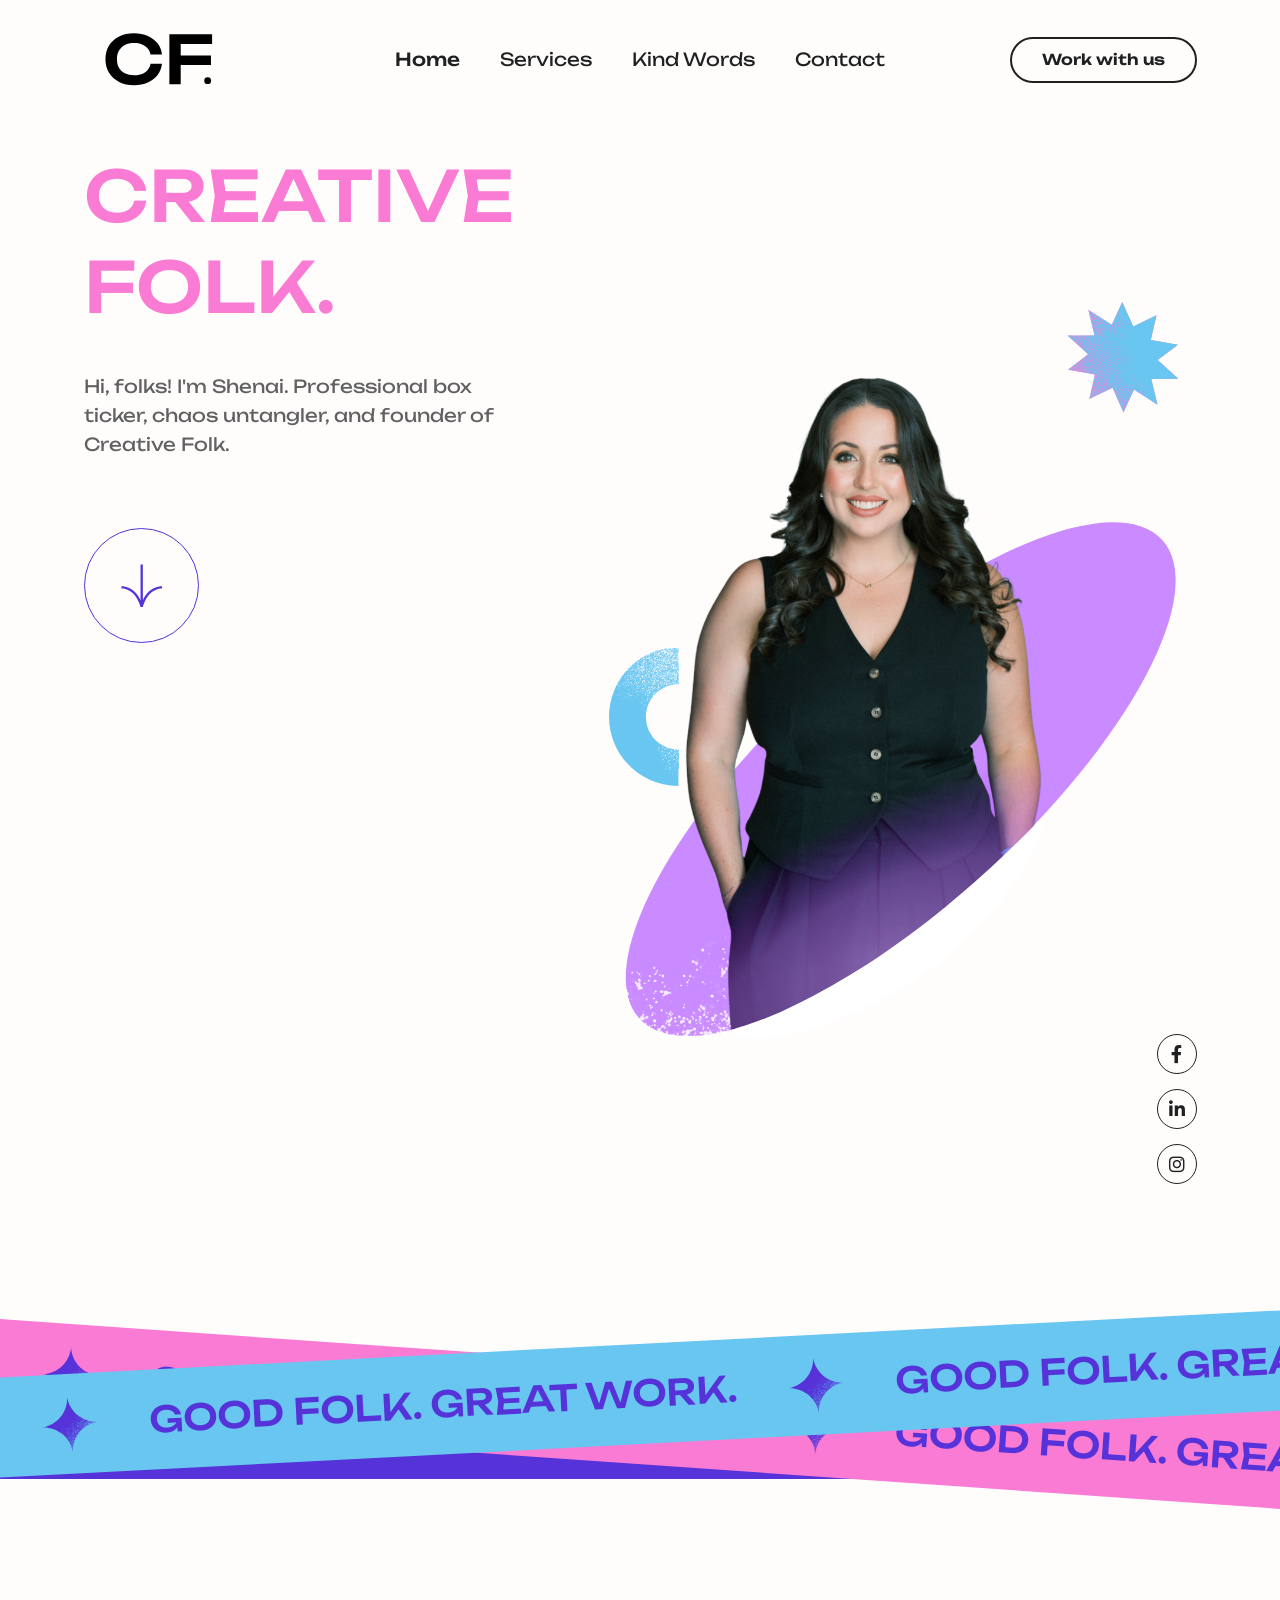
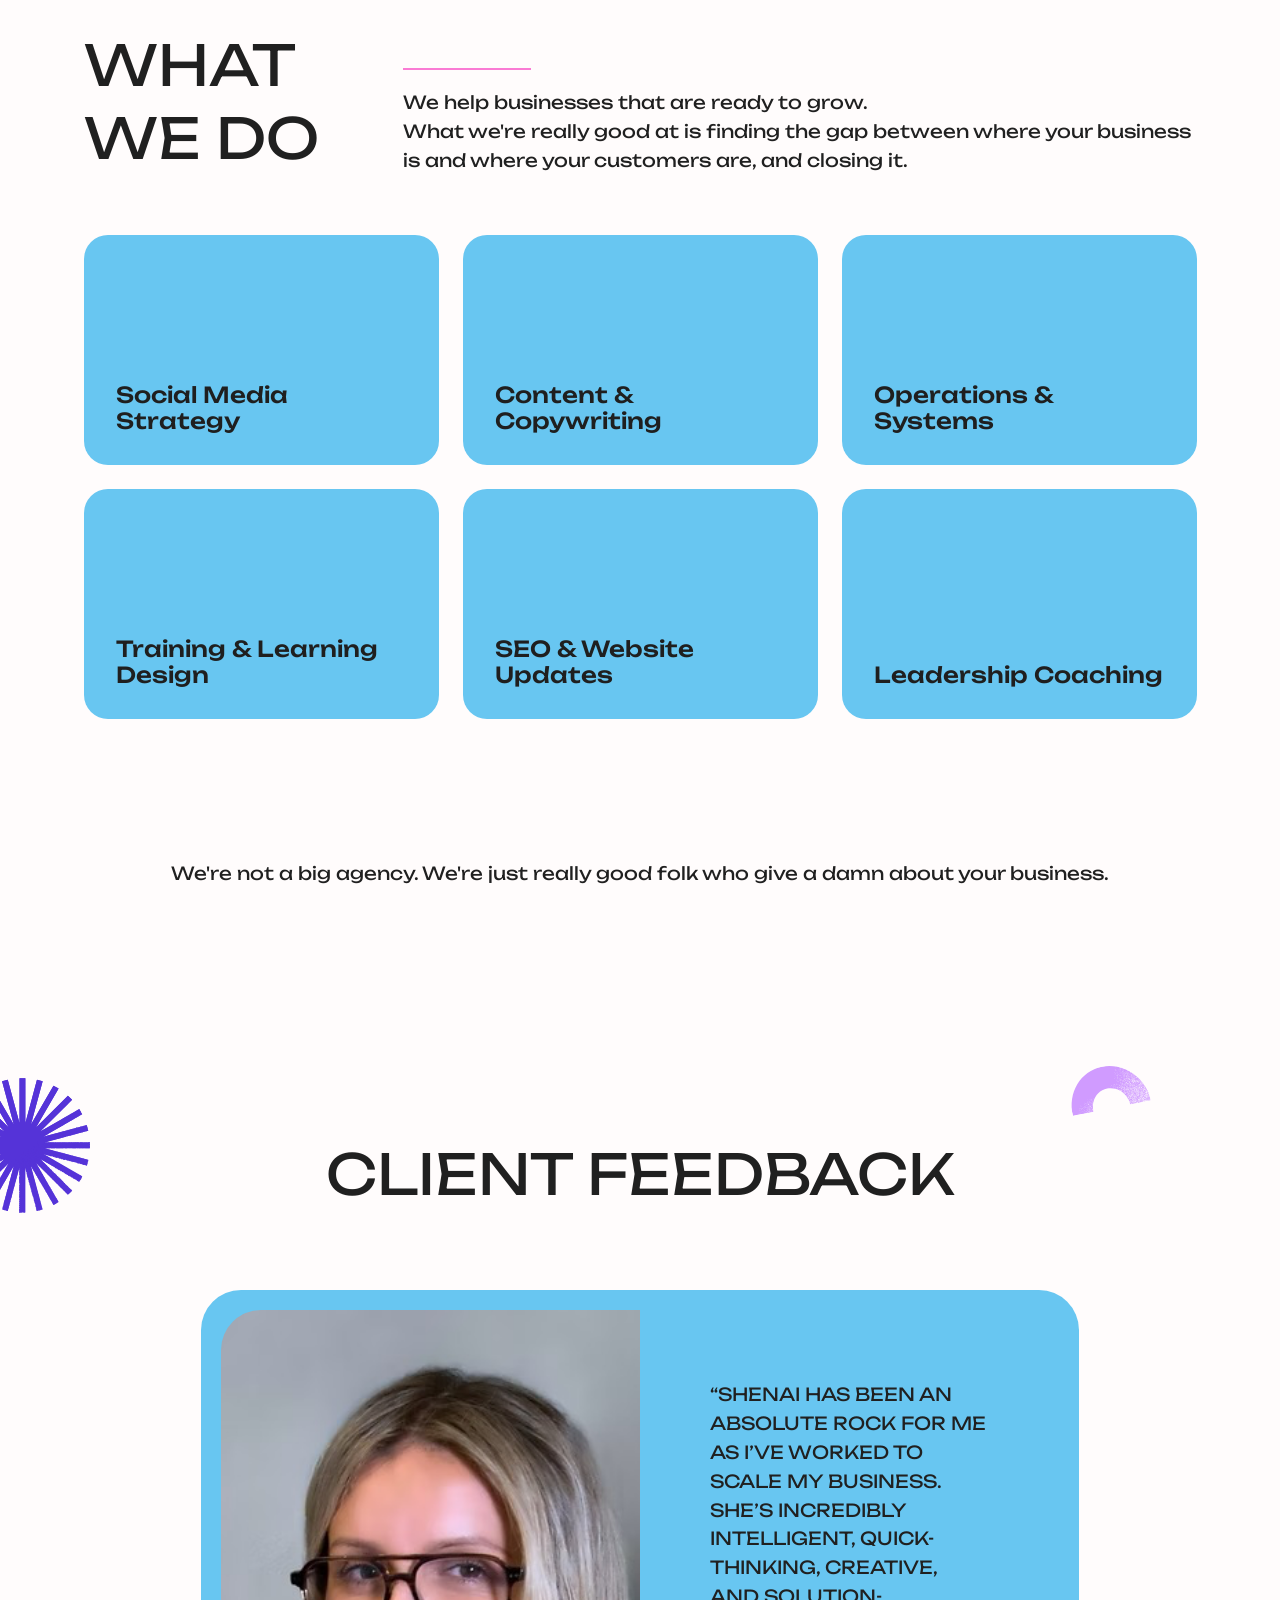
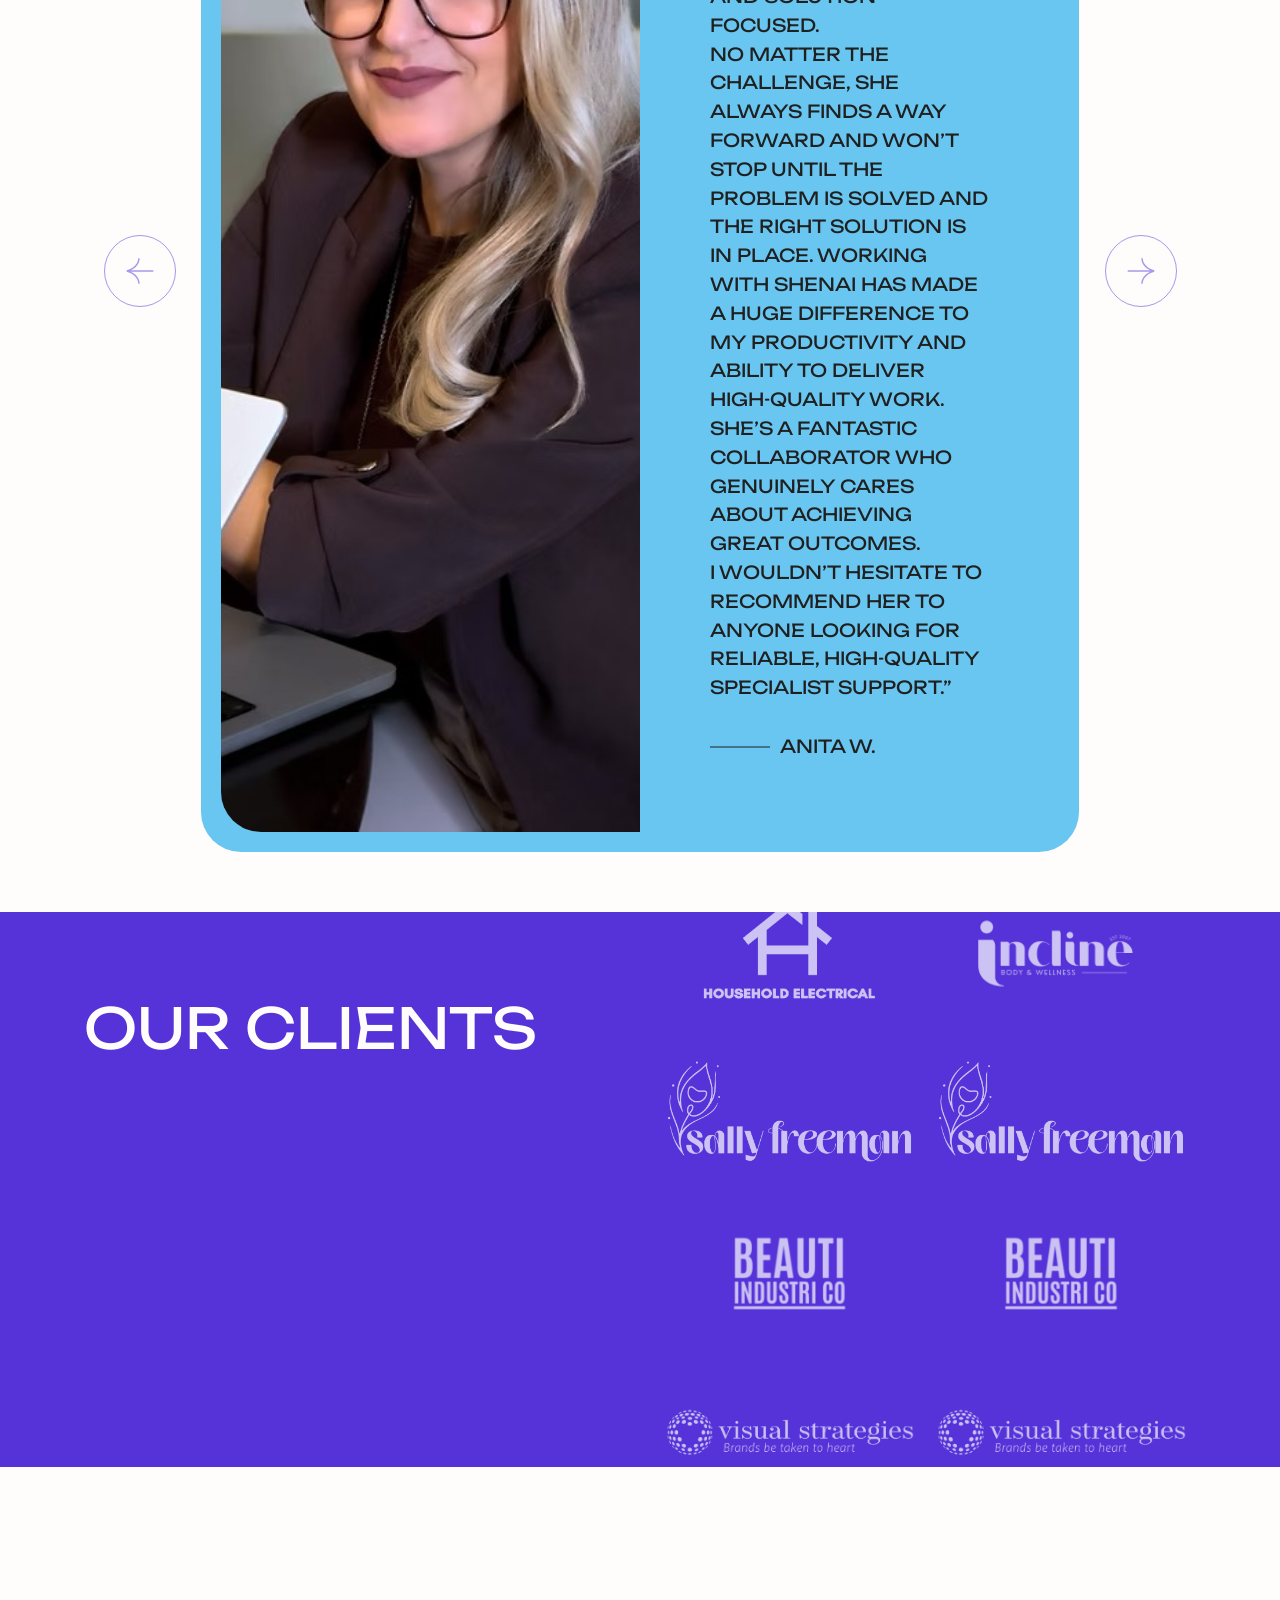
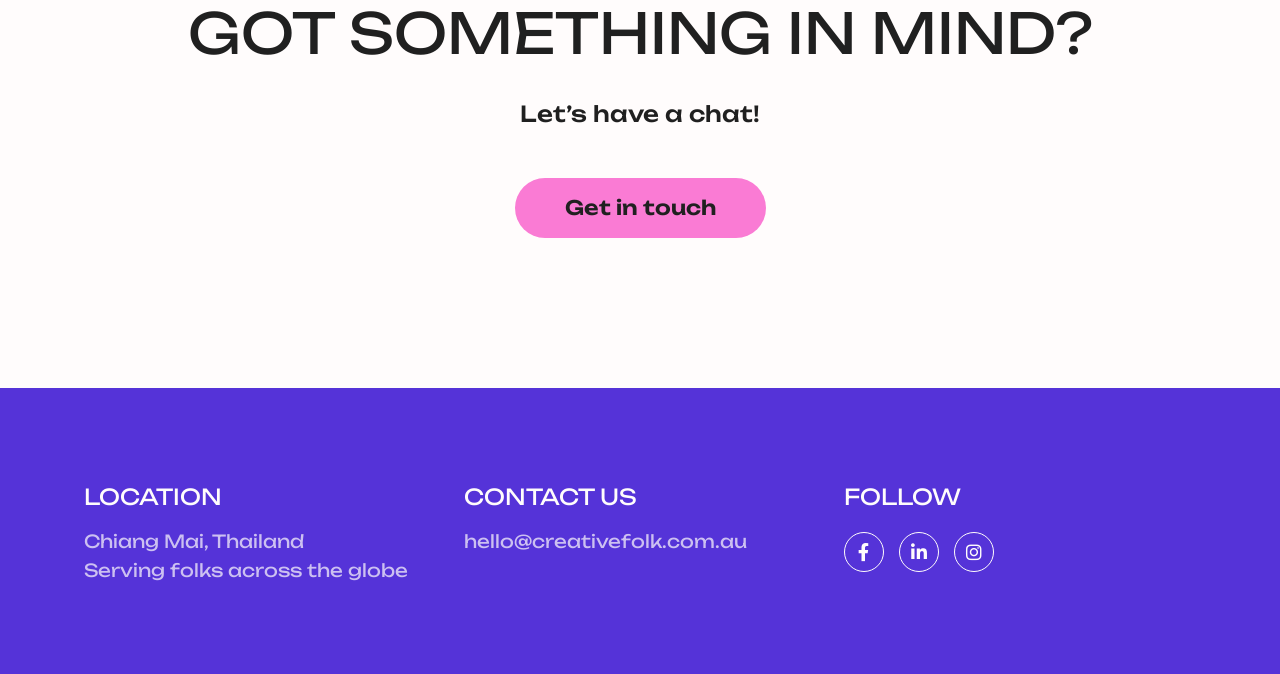
==== index.html @ be290f8d "Add files via upload" ====
<!DOCTYPE html>
<html lang="en">

<head>
  <!-- Meta Tags -->
  <meta charset="utf-8">
  <meta http-equiv="x-ua-compatible" content="ie=edge">
  <meta name="viewport" content="width=device-width, initial-scale=1">
  <meta name="author" content="Creative Folk">
  <!-- Favicon Icon -->
  <link rel="icon" href="assets/img/hero/BLACK_Logo_BG.svg">
  <title>Creative Folk | Good folk. Great work.</title>
  <!-- Plugins Links -->
  <link rel="stylesheet" href="assets/css/bootstrap.min.css">
  <link rel="stylesheet" href="assets/css/fontawesome.min.css">
  <link rel="stylesheet" href="assets/css/odometer-theme-default.css">
  <link rel="stylesheet" href="assets/css/slick.css">
  <!-- Style Links -->
  <link rel="stylesheet" href="assets/css/style.css">
  <!-- ============================================================
       CUSTOM CREATIVE FOLK OVERRIDES
       Keep this block after assets/css/style.css so it overrides the template.
       Sections are ordered to match the page flow: Header, Hero, About,
       Services, Feedback, Footer.
  ============================================================= -->
  <style>
    /* ============================================================
       01. HEADER / LOGO
    ============================================================= */
    .cs_main_header_left {
      display: flex !important;
      align-items: center !important;
      min-width: 150px !important;
      overflow: visible !important;
    }

    .cs_site_branding {
      display: flex !important;
      align-items: center !important;
      width: 120px !important;
      max-width: 120px !important;
      height: auto !important;
      overflow: visible !important;
    }

    .cs_site_branding img {
      display: block !important;
      width: 130px !important;
      max-width: 130px !important;
      height: auto !important;
      opacity: 1 !important;
      visibility: visible !important;
    }

    /* ============================================================
       02. HERO SECTION, MOBILE POSITIONING
    ============================================================= */
    @media (max-width: 767px) {
      .cs_site_header,
      .cs_main_header {
        padding-top: 0 !important;
        margin-top: 0 !important;
      }

      .cs_main_header_in {
        padding-top: 20px !important;
        padding-bottom: 0 !important;
        align-items: center !important;
      }

      .cs_site_branding img {
        width: 95px !important;
        max-width: 95px !important;
      }

      #hero .cs_height_150,
      #hero .cs_height_lg_150 {
        height: 120px !important;
      }

      #hero .cs_hero_title {
        margin-top: 0 !important;
      }

      #hero .cs_hero_text {
        margin-bottom: 40px !important;
      }

      #hero .cs_imagebox {
        margin-top: -70px !important;
        transform: none !important;
        position: relative !important;
      }

      #hero .cs_imagebox_in > img:first-child {
        width: 75% !important;
        max-width: 75% !important;
        margin-left: auto !important;
        margin-right: 15px !important;
        display: block !important;
      }

      #hero .cs_circle_shape {
        display: none !important;
      }

      #hero .cs_btn.cs_style_3 {
        position: absolute !important;
        top: 58% !important;
        left: 40px !important;
        z-index: 20 !important;
      }

      #hero .cs_height_80,
      #hero .cs_height_lg_60 {
        height: 0 !important;
      }

      #hero {
        margin-bottom: -50px !important;
      }
    }

    /* ============================================================
   03. ABOUT MOVING BANNERS, MOBILE OVERLAP
============================================================= */
@media (max-width: 767px) {
  #about .position-relative {
    min-height: 91px !important;
    overflow: hidden !important;
  }

  #about .cs_moving_container_wrap {
    position: absolute !important;
    left: -90px !important;
    right: -90px !important;
    width: calc(100% + 180px) !important;
    height: 60px !important;
  }

  #about .cs_moving_container_wrap:nth-child(1) {
    top: 16px !important;
    transform: rotate(5deg) !important;
    z-index: 3 !important;
  }

  #about .cs_moving_container_wrap:nth-child(2) {
    top: 18px !important;
    transform: rotate(-5deg) !important;
    z-index: 2 !important;
  }

  #about .cs_moving_container_wrap h3 {
    font-size: 25px !important;
    white-space: nowrap !important;
  }

  #about .cs_moving_content {
    gap: 40px !important;
  }
}

    /* ============================================================
       04. SERVICES SECTION
    ============================================================= */
    .cs_services_intro {
      display: flex;
      justify-content: space-between;
      align-items: flex-end;
      gap: 40px;
    }

    .cf_services_grid {
      display: grid;
      grid-template-columns: repeat(3, 1fr);
      gap: 24px;
    }

    .cf_service_card {
      min-height: 230px;
      border-radius: 24px;
      background: #68C6F1;
      padding: 32px;
      display: flex;
      align-items: flex-end;
      transition: 0.3s ease;
    }

    .cf_service_card:hover {
      background: #FA7BD4;
    }

    .cf_service_card h5 {
      font-size: 22px;
      line-height: 1.15;
      color: #1f1f1f;
      margin: 0;
    }

    @media (max-width: 991px) {
      .cs_services_intro {
        display: block;
      }

      .cf_services_grid {
        grid-template-columns: repeat(2, 1fr);
      }
    }

    @media (max-width: 575px) {
      .cf_services_grid {
        grid-template-columns: repeat(2, 1fr);
        gap: 14px;
        padding-left: 14px;
        padding-right: 14px;
      }

      .cf_service_card {
        min-height: 120px;
        border-radius: 18px;
        padding: 16px;
      }

      .cf_service_card h5 {
        font-size: 15px;
        line-height: 1.15;
      }
    }

    /* ============================================================
       05. CLIENT FEEDBACK, DECORATIVE SHAPES
    ============================================================= */
    .cf_feedback_section {
      overflow: hidden;
    }

    .cf_feedback_spin_right {
      position: absolute;
      top: 40px;
      right: 10%;
      width: 90px;
      height: auto;
      z-index: 1;
      animation: cfSpinClockwise 10s linear infinite;
    }

    .cf_feedback_star_left {
      position: absolute;
      top: 60px;
      left: -45px;
      width: 135px;
      height: auto;
      z-index: 1;
    }

    #feedback .container {
      position: relative;
      z-index: 2;
    }

    @keyframes cfSpinClockwise {
      from {
        transform: rotate(0deg);
      }

      to {
        transform: rotate(360deg);
      }
    }

    @media (max-width: 991px) {
      .cf_feedback_spin_right {
        width: 70px;
        right: 5%;
        top: 35px;
      }

      .cf_feedback_star_left {
        width: 110px;
        left: -35px;
        top: 50px;
      }
    }

    /* ============================================================
   06. CLIENT FEEDBACK, SLIDER LAYOUT
============================================================= */
#feedback .cs_slider {
  position: relative;
}

#feedback .cs_slider_container,
#feedback .cs_slider_wrapper,
#feedback .slick-list,
#feedback .slick-track,
#feedback .slick-slide,
#feedback .slick-slide > div,
#feedback .slick_slide_in {
  height: auto !important;
}

#feedback .slick-list {
  transition: height 0.3s ease;
}

#feedback .slick-track {
  display: flex !important;
  align-items: flex-start !important;
}

#feedback .slick-slide {
  float: none !important;
}

#feedback .slick-slide:not(.slick-active) {
  height: 0 !important;
  overflow: hidden !important;
}

#feedback .slick_slide_in {
  cursor: pointer;
}

#feedback .cs_testimonial.cs_style_2 {
  min-height: 520px;
  overflow: hidden;
  background: #68C6F1;
  border-radius: 40px;
  display: flex !important;
  align-items: stretch !important;
  justify-content: flex-start !important;
}

#feedback .cs_testimonial_thumbnail {
  position: relative !important;
  inset: auto !important;
  left: auto !important;
  top: auto !important;
  transform: none !important;
  width: 50% !important;
  height: auto !important;
  min-height: 520px;
  flex: 0 0 50%;
  border-radius: 40px 0 0 40px;
  overflow: hidden;
  background: #f4eeee;
  opacity: 1 !important;
}

#feedback .cs_testimonial_thumbnail img {
  width: 100% !important;
  height: 100% !important;
  display: block;
  object-fit: cover;
  opacity: 1 !important;
}

#feedback .cs_testimonial_in {
  width: 50% !important;
  flex: 0 0 50%;
  padding: 70px;
  display: flex;
  flex-direction: column;
  justify-content: center;
  position: relative;
  z-index: 2;
  background: #68C6F1;
}

#feedback .cs_testimonial_text {
  max-width: 100%;
  margin-bottom: 30px;
}

#feedback .cs_pagination {
  margin-top: 24px;
}

@media (max-width: 991px) {
  #feedback .container {
    padding-left: 14px !important;
    padding-right: 14px !important;
  }

  #feedback .cs_slider {
    margin-top: 40px !important;
    padding-left: 0 !important;
    padding-right: 0 !important;
    box-sizing: border-box;
  }

  #feedback .cs_testimonial.cs_style_2 {
    min-height: auto !important;
    flex-direction: column;
    border-radius: 32px;
  }

  #feedback .cs_testimonial_thumbnail,
  #feedback .cs_testimonial_in {
    width: 100% !important;
    flex: 0 0 auto;
  }

  #feedback .cs_testimonial_thumbnail {
    min-height: 0 !important;
    height: auto !important;
    padding: 24px 24px 0;
    border-radius: 32px 32px 0 0;
    background: #68C6F1;
  }

  #feedback .cs_testimonial_thumbnail img {
    width: 100% !important;
    height: auto !important;
    max-height: 260px !important;
    object-fit: contain !important;
    object-position: center center;
    border-radius: 28px 28px 0 0;
  }

  #feedback .cs_testimonial_in {
    padding: 28px 24px 34px;
  }

  #feedback .cs_testimonial_text {
    font-size: 18px !important;
    line-height: 1.35;
  }
}
/* ============================================================
   07. CLIENT FEEDBACK, SLIDER ARROWS
============================================================= */
#feedback .cs_slick_arrow {
  display: flex !important;
  visibility: visible !important;
  opacity: 1 !important;
  top: 50%;
  left: 0;
  transform: translateY(-50%);
  z-index: 999 !important;
  pointer-events: none;
  padding: 0 20px;
}

#feedback .cs_left_arrow,
#feedback .cs_right_arrow {
  display: flex !important;
  visibility: visible !important;
  opacity: 1 !important;
  pointer-events: auto;
  cursor: pointer;
  z-index: 1000 !important;
}

#feedback .cs_pagination {
  display: none !important;
}

@media (max-width: 991px) {
  #feedback .cs_slider {
    position: relative !important;
    padding-bottom: 40px !important;
  }

  #feedback .cs_slick_arrow {
    position: absolute !important;
    top: 50% !important;
    left: 0 !important;
    right: 0 !important;
    bottom: auto !important;
    transform: translateY(-50%) !important;
    width: 100% !important;
    margin: 0 !important;
    padding: 0 8px !important;
    display: flex !important;
    justify-content: space-between !important;
    align-items: center !important;
    z-index: 50 !important;
    pointer-events: none;
  }

  #feedback .cs_left_arrow,
  #feedback .cs_right_arrow {
    width: 44px !important;
    height: 44px !important;
    margin: 0 !important;
    border-radius: 50%;
    display: flex !important;
    align-items: center !important;
    justify-content: center !important;
    pointer-events: auto;
    cursor: pointer;
  }
}

@media (max-width: 575px) {
  #feedback {
    padding-bottom: 50px;
  }
}

    /* ============================================================
       08. FOOTER / CONTACT
    ============================================================= */
    #contact a:hover {
      color: #FA7BD4 !important;
    }
  </style>
</head>

<body>
  <div class="cs_preloader cs_center cs_focus_bg">
    <div class="cs_preloader_in position-relative">
      <img class="cs_half_circle_shape cs_rotate_reverse position-absolute" src="assets/img/shapes/half_circel_3.svg" alt="Circla_shape">
      <img class="cs_half_circle_shape position-absolute" src="assets/img/shapes/half_circel_2.svg" alt="Circla_shape">
    </div>
    <span class="cs_perloader_text">Loading...</span>
  </div>
  <!-- Start Header Section -->
  <header class="cs_site_header cs_style_1 cs_sticky_header">
    <div class="cs_main_header">
      <div class="container">
        <div class="cs_main_header_in">
          <div class="cs_main_header_left">
            <a class="cs_site_branding" href="#hero">
              <img src="assets/img/hero/BLACK_Logo_BG.svg" alt="Logo">
            </a>
          </div>
          <div class="cs_main_header_center">
            <div class="cs_nav">
              <ul class="cs_nav_list">
                <li class="active"><a href="#hero">Home</a></li>
                <li><a href="#services">Services</a></li>
                <li><a href="#feedback">Kind words</a></li>
                <li><a href="#contact">Contact</a></li>
              </ul>
            </div>
          </div>
          <div class="cs_main_header_right">
            <a href="#contact" class="cs_btn cs_style_1 cs_border_btn"><span>Work with us</span></a>
          </div>
        </div>
      </div>
    </div>
  </header>
  <!-- End Header Section -->
  <main>
    <!-- Start Hero Section -->
    <section id="hero" class="cs_hero cs_style_3 position-relative">
      <div class="cs_height_150 cs_height_lg_150"></div>
      <div class="container">
        <div class="row">
          <div class="col-xl-5 col-lg-6">
            <div>
              <h1 class="cs_hero_title text-uppercase cs_font_90 cs_medium cs_focus_color_2">CREATIVE FOLK.</h1>
              <p class="cs_hero_text cs_font_18 cs_primary_color cs_opacity_07">Hi, folks! I'm Shenai. Professional box ticker, chaos untangler, and founder of Creative Folk.</p>
              <a class="cs_btn cs_style_3" href="#about">
                <img src="assets/img/icons/arrow_down_f1.svg" alt="">
                <img src="assets/img/icons/arrow_down_f1.svg" alt="">
              </a>
            </div>
          </div>
          <div class="col-xl-7 col-lg-6">
            <div class="cs_imagebox cs_style_2 position-relative">
              <div class="cs_imagebox_in position-relative">
                <img src="assets/img/about/sm_1.svg" alt="hero-img">
                <img class="cs_circle_shape" src="assets/img/shapes/half_circel.svg" alt="hero-shape">
                <img class="cs_sprin_animation" src="assets/img/shapes/star_shape_7.svg" alt="hero-shape">
              </div>
              <div class="cs_social cs_style_1 cs_type_1">
                <a class="cs_center" href="https://www.facebook.com/creativefolkau" target="_blank" rel="noopener"><i class="fa-brands fa-facebook-f"></i></a>
                <a class="cs_center" href="https://www.linkedin.com/company/creativefolkau" target="_blank" rel="noopener"><i class="fa-brands fa-linkedin-in"></i></a>
                <a class="cs_center" href="https://www.instagram.com/creativefolkau" target="_blank" rel="noopener"><i class="fa-brands fa-instagram"></i></a>
              </div>
            </div>
            <div class="cs_height_lg_10"></div>
          </div>
        </div>
      </div>
      <div class="cs_height_80 cs_height_lg_60"></div>
    </section>
    <!-- End Hero Section -->
    <!-- Start About Section -->
    <section id="about" class="cs_focus_bg cs_white_color">
      <div class="position-relative">
        <div class="cs_moving_container_wrap cs_style_1 cs_type_1 cs_focus_bg_2 cs_rotate_3 cs_height_100">
          <div class="cs_moving_container_in">
            <div class="cs_moving_content cs_slide_left">
              <div class="d-flex align-items-center">
                <img class="cs_sprin_animation cs_sprin_animation_10" src="assets/img/shapes/star_shape_4.svg" alt="brand image">
                <h3 class="cs_focus_color cs_font_40 cs_medium mb-0">GOOD FOLK. GREAT WORK.</h3>
              </div>
              <div class="d-flex align-items-center">
                <img class="cs_sprin_animation cs_sprin_animation_10" src="assets/img/shapes/star_shape_4.svg" alt="brand image">
                <h3 class="cs_focus_color cs_font_40 cs_medium mb-0">GOOD FOLK. GREAT WORK.</h3>
              </div>
              <div class="d-flex align-items-center">
                <img class="cs_sprin_animation cs_sprin_animation_10" src="assets/img/shapes/star_shape_4.svg" alt="brand image">
                <h3 class="cs_focus_color cs_font_40 cs_medium mb-0">GOOD FOLK. GREAT WORK.</h3>
              </div>
            </div>
            <div class="cs_moving_content cs_slide_left">
              <div class="d-flex align-items-center">
                <img class="cs_sprin_animation cs_sprin_animation_10" src="assets/img/shapes/star_shape_4.svg" alt="brand image">
                <h3 class="cs_focus_color cs_font_40 cs_medium mb-0">GOOD FOLK. GREAT WORK.</h3>
              </div>
              <div class="d-flex align-items-center">
                <img class="cs_sprin_animation cs_sprin_animation_10" src="assets/img/shapes/star_shape_4.svg" alt="brand image">
                <h3 class="cs_focus_color cs_font_40 cs_medium mb-0">GOOD FOLK. GREAT WORK.</h3>
              </div>
              <div class="d-flex align-items-center">
                <img class="cs_sprin_animation cs_sprin_animation_10" src="assets/img/shapes/star_shape_4.svg" alt="brand image">
                <h3 class="cs_focus_color cs_font_40 cs_medium mb-0">GOOD FOLK. GREAT WORK.</h3>
              </div>
            </div>
          </div>
        </div>
        <div class="cs_moving_container_wrap cs_style_1 cs_type_1 cs_focus_bg_3 cs_rotate_2 cs_height_100">
          <div class="cs_moving_container_in">
            <div class="cs_moving_content cs_slide_left">
              <div class="d-flex align-items-center">
                <img class="cs_sprin_animation cs_sprin_animation_10" src="assets/img/shapes/star_shape_4.svg" alt="brand image">
                <h3 class="cs_focus_color cs_font_40 cs_medium mb-0">GOOD FOLK. GREAT WORK.</h3>
              </div>
              <div class="d-flex align-items-center">
                <img class="cs_sprin_animation cs_sprin_animation_10" src="assets/img/shapes/star_shape_4.svg" alt="brand image">
                <h3 class="cs_focus_color cs_font_40 cs_medium mb-0">GOOD FOLK. GREAT WORK.</h3>
              </div>
              <div class="d-flex align-items-center">
                <img class="cs_sprin_animation cs_sprin_animation_10" src="assets/img/shapes/star_shape_4.svg" alt="brand image">
                <h3 class="cs_focus_color cs_font_40 cs_medium mb-0">GOOD FOLK. GREAT WORK.</h3>
              </div>
            </div>
            <div class="cs_moving_content cs_slide_left">
              <div class="d-flex align-items-center">
                <img class="cs_sprin_animation cs_sprin_animation_10" src="assets/img/shapes/star_shape_4.svg" alt="brand image">
                <h3 class="cs_focus_color cs_font_40 cs_medium mb-0">GOOD FOLK. GREAT WORK.</h3>
              </div>
              <div class="d-flex align-items-center">
                <img class="cs_sprin_animation cs_sprin_animation_10" src="assets/img/shapes/star_shape_4.svg" alt="brand image">
                <h3 class="cs_focus_color cs_font_40 cs_medium mb-0">GOOD FOLK. GREAT WORK.</h3>
              </div>
              <div class="d-flex align-items-center">
                <img class="cs_sprin_animation cs_sprin_animation_10" src="assets/img/shapes/star_shape_4.svg" alt="brand image">
                <h3 class="cs_focus_color cs_font_40 cs_medium mb-0">GOOD FOLK. GREAT WORK.</h3>
              </div>
            </div>
          </div>
        </div>
        <div class="cs_height_115 cs_height_lg_65"></div>
      </div>

    </section>
    <!-- End About Section -->
<!-- Start Service Section -->
<section id="services">
  <div class="cs_height_150 cs_height_lg_70"></div>

  <div class="container">
    <div class="cs_services_intro">
      <h2 class="cs_section_title text-uppercase cs_font_70 cs_normal mb-0">WHAT WE DO</h2>
      <p class="cs_line_top_2 cs_font_18 cs_primary_color mb-0">
        We help businesses that are ready to grow.<br>
        What we're really good at is finding the gap between where your business is and where your customers are, and closing it.
      </p>
    </div>

    <div class="cs_height_60 cs_height_lg_40"></div>

    <div class="cf_services_grid">
      <div class="cf_service_card">
        <h5>Social Media Strategy</h5>
      </div>

      <div class="cf_service_card">
        <h5>Content &amp; Copywriting</h5>
      </div>

      <div class="cf_service_card">
        <h5>Operations &amp; Systems</h5>
      </div>

      <div class="cf_service_card">
        <h5>Training &amp; Learning Design</h5>
      </div>

      <div class="cf_service_card">
        <h5>SEO &amp; Website Updates</h5>
      </div>

      <div class="cf_service_card">
        <h5>Leadership Coaching</h5>
      </div>
    </div>
  </div>
  <div class="cs_height_140 cs_height_lg_80"></div>
  <p class="cs_font_18 cs_primary_color mb-0 text-center">
    We're not a big agency. We're just really good folk who give a damn about your business.
  </p>
  <div class="cs_height_130 cs_height_lg_80"></div>
</section>
<!-- End Service Section -->
<!-- Start Client Feedback Section -->
<section id="feedback" class="cf_feedback_section position-relative">
  <img class="cf_feedback_star_left" src="assets/img/shapes/star_shape_6.svg" alt="">
  <img class="cf_feedback_spin_right" src="assets/img/shapes/cta_shape_2_lav.svg" alt="">

  <div class="cs_height_120 cs_height_lg_70"></div>

  <div class="container">
    <h2 class="cs_primary_color cs_font_70 cs_normal text-center mb-0">CLIENT FEEDBACK</h2>
    <div class="cs_height_80 cs_height_lg_30"></div>

    <div class="cs_slider cs_style_2 position-relative">
      <div class="cs_slider_container" data-autoplay="0" data-loop="1" data-speed="1500" data-center="0" data-slides-per-view="1">
        <div class="cs_slider_wrapper">

          <div class="slick_slide_in">
            <div class="cs_testimonial cs_style_2 cs_radius_40 d-flex align-items-center justify-content-xl-end position-relative">
              <div class="cs_testimonial_thumbnail position-absolute">
                <img src="assets/img/testimonials/AW_1.png" alt="">
              </div>

              <div class="cs_testimonial_in">
                <p class="cs_testimonial_text cs_font_14 text-uppercase cs_primary_color">
                  “Shenai has been an absolute rock for me as I’ve worked to scale my business.<br>
                  She’s incredibly intelligent, quick-thinking, creative, and solution-focused.<br>
                  No matter the challenge, she always finds a way forward and won’t stop until the problem is solved and the right solution is in place. Working with Shenai has made a huge difference to my productivity and ability to deliver high-quality work.<br>
                  She’s a fantastic collaborator who genuinely cares about achieving great outcomes.<br>
                  I wouldn’t hesitate to recommend her to anyone looking for reliable, high-quality specialist support.”
                </p>
                <div class="cs_testimonial_author cs_font_18 cs_primary_color position-relative text-uppercase">Anita W.</div>
              </div>
            </div>
          </div>

          <div class="slick_slide_in">
            <div class="cs_testimonial cs_style_2 cs_radius_40 d-flex align-items-center justify-content-xl-end position-relative">
              <div class="cs_testimonial_thumbnail position-absolute">
                <img src="assets/img/testimonials/SF_2.png" alt="">
              </div>

              <div class="cs_testimonial_in">
                <p class="cs_testimonial_text cs_font_20 text-uppercase cs_primary_color">
                  “Wow wow wow! You’ve nailed the brief Shenai, well done.<br>
                  I'm truly in awe of what you do!”
                </p>
                <div class="cs_testimonial_author cs_font_18 cs_primary_color position-relative text-uppercase">Sally F.</div>
              </div>
            </div>
          </div>

          <div class="slick_slide_in">
            <div class="cs_testimonial cs_style_2 cs_radius_40 d-flex align-items-center justify-content-xl-end position-relative">
              <div class="cs_testimonial_thumbnail position-absolute">
                <img src="assets/img/testimonials/KA_1.png" alt="">
              </div>

              <div class="cs_testimonial_in">
                <p class="cs_testimonial_text cs_font_20 text-uppercase cs_primary_color">
                  “Ohh my goodness you are good. These are amazing.<br>
                  Yes to it all. So good!”
                </p>
                <div class="cs_testimonial_author cs_font_18 cs_primary_color position-relative text-uppercase">Karina A.</div>
              </div>
            </div>
          </div>

        </div>
      </div>

      <div class="cs_slick_arrow cs_style_2 w-100 position-absolute d-flex justify-content-between">
        <div class="cs_left_arrow cs_btn cs_style_2 cs_focus_1">
          <svg width="28" height="26" viewBox="0 0 28 26" fill="none" xmlns="http://www.w3.org/2000/svg">
            <path d="M12.2261 25.6484H13.6457C13.6457 23.1184 12.7071 17.3731 4.87373 13.7213L27.2972 13.6924V12.2488L4.87373 12.2776C12.7071 8.62637 13.6457 2.88044 13.6457 0.351074L12.2261 0.351074C12.2261 2.91477 11.1035 9.21242 0.702637 12.3064V13.6924C11.1035 16.7864 12.2261 23.0841 12.2261 25.6484Z" fill="currentColor" />
          </svg>
        </div>

        <div class="cs_right_arrow cs_btn cs_style_2 cs_focus_1">
          <svg width="28" height="26" viewBox="0 0 28 26" fill="none" xmlns="http://www.w3.org/2000/svg">
            <path d="M15.7739 0.351629H14.3543C14.3543 2.88161 15.2929 8.62692 23.1263 12.2787L0.70277 12.3076V13.7512L23.1263 13.7224C15.2929 17.3736 14.3543 23.1196 14.3543 25.6489H15.7739C15.7739 23.0852 16.8965 16.7876 27.2974 13.6936V12.3076C16.8965 9.21359 15.7739 2.91593 15.7739 0.351629Z" fill="currentColor" />
          </svg>
        </div>
      </div>

      <div class="cs_pagination cs_style_1 cs_mobile_show"></div>
    </div>
  </div>
<div class="cs_height_60 cs_height_lg_40"></div>
</section>
<!-- End Client Feedback Section -->
<!-- Start Brand Section -->
<section class="cs_brand_wrap cs_focus_bg cs_white_color">
  <div class="container">
    <div class="row">
      <div class="col-xxl-5 col-lg-6">
        <div class="cs_height_80 cs_height_lg_70"></div>
        <h2 class="cs_white_color cs_font_70 cs_normal mb-0">OUR CLIENTS</h2>
        <div class="cs_height_lg_50"></div>
      </div>

      <div class="col-xxl-5 col-lg-6 offset-xxl-2 d-flex">
        <div class="cs_moving_container_wrap cs_style_1 cs_type_2">
          <div class="cs_moving_container_in">
            <div class="cs_moving_content cs_slide_up">
              <div class="cs_brand cs_style_1 cs_type_1">
                <img src="assets/img/brands/he_1.svg" alt="Household Electrical logo">
              </div>
              <div class="cs_brand cs_style_1 cs_type_1">
                <img src="assets/img/brands/sf_logo_1.svg" alt="Sally Freeman logo">
              </div>
              <div class="cs_brand cs_style_1 cs_type_1">
                <img src="assets/img/brands/BICO_1.svg" alt="Beauti Industri Co logo">
              </div>
              <div class="cs_brand cs_style_1 cs_type_1">
                <img src="assets/img/brands/vis_2.svg" alt="Visual Strategies logo">
              </div>
              <div class="cs_brand cs_style_1 cs_type_1">
                <img src="assets/img/brands/ibw_1.svg" alt="Incline B&amp;W logo">
              </div>
              <div class="cs_brand cs_style_1 cs_type_1">
                <img src="assets/img/brands/pcto_1.svg" alt="PC Training Online logo">
              </div>
              <div class="cs_brand cs_style_1 cs_type_1">
                <img src="assets/img/brands/the skin boutique.svg" alt="The Skin Boutique logo">
              </div>
            </div>

            <div class="cs_moving_content cs_slide_up">
              <div class="cs_brand cs_style_1 cs_type_1">
                <img src="assets/img/brands/he_1.svg" alt="Household Electrical logo">
              </div>
              <div class="cs_brand cs_style_1 cs_type_1">
                <img src="assets/img/brands/sf_logo_1.svg" alt="Sally Freeman logo">
              </div>
              <div class="cs_brand cs_style_1 cs_type_1">
                <img src="assets/img/brands/BICO_1.svg" alt="Beauti Industri Co logo">
              </div>
               <div class="cs_brand cs_style_1 cs_type_1">
                <img src="assets/img/brands/ibw_1.svg" alt="Incline B&amp;W logo">
              </div>
              <div class="cs_brand cs_style_1 cs_type_1">
                <img src="assets/img/brands/pcto_1.svg" alt="PC Training Online logo">
              </div>
              <div class="cs_brand cs_style_1 cs_type_1">
                <img src="assets/img/brands/the skin boutique.svg" alt="The Skin Boutique logo">
              </div>
              <div class="cs_brand cs_style_1 cs_type_1">
                <img src="assets/img/brands/vis_2.svg" alt="Visual Strategies logo">
              </div>
            </div>
          </div>
        </div>

        <div class="cs_moving_container_wrap cs_style_1 cs_type_2">
          <div class="cs_moving_container_in">
            <div class="cs_moving_content cs_slide_down">
              <div class="cs_brand cs_style_1 cs_type_1">
                <img src="assets/img/brands/ibw_1.svg" alt="Incline B&amp;W logo">
              </div>
              <div class="cs_brand cs_style_1 cs_type_1">
                <img src="assets/img/brands/sf_logo_1.svg" alt="Sally Freeman logo">
              </div>
              <div class="cs_brand cs_style_1 cs_type_1">
                <img src="assets/img/brands/BICO_1.svg" alt="Beauti Industri Co logo">
              </div>
              <div class="cs_brand cs_style_1 cs_type_1">
                <img src="assets/img/brands/vis_2.svg" alt="Visual Strategies logo">
              </div>
              <div class="cs_brand cs_style_1 cs_type_1">
                <img src="assets/img/brands/pcto_1.svg" alt="PC Training Online logo">
              </div>
              <div class="cs_brand cs_style_1 cs_type_1">
                <img src="assets/img/brands/the skin boutique.svg" alt="The Skin Boutique logo">
              </div>
              <div class="cs_brand cs_style_1 cs_type_1">
                <img src="assets/img/brands/he_1.svg" alt="Household Electrical logo">
              </div>
            </div>

            <div class="cs_moving_content cs_slide_down">
              <div class="cs_brand cs_style_1 cs_type_1">
                <img src="assets/img/brands/sf_logo_1.svg" alt="Sally Freeman logo">
              </div>
              <div class="cs_brand cs_style_1 cs_type_1">
                <img src="assets/img/brands/the skin boutique.svg" alt="The Skin Boutique logo">
              </div>
              <div class="cs_brand cs_style_1 cs_type_1">
                <img src="assets/img/brands/BICO_1.svg" alt="Beauti Industri Co logo">
              </div>
              <div class="cs_brand cs_style_1 cs_type_1">
                <img src="assets/img/brands/vis_2.svg" alt="Visual Strategies logo">
              </div>
              <div class="cs_brand cs_style_1 cs_type_1">
                <img src="assets/img/brands/ibw_1.svg" alt="Incline B&amp;W logo">
              </div>
              <div class="cs_brand cs_style_1 cs_type_1">
                <img src="assets/img/brands/pcto_1.svg" alt="PC Training Online logo">
              </div>
              <div class="cs_brand cs_style_1 cs_type_1">
                <img src="assets/img/brands/he_1.svg" alt="Household Electrical logo">
              </div>
            </div>
          </div>
        </div>
      </div>

    </div>
  </div>
</section>
<!-- End Brand Section -->
    <!-- Start Cta Section -->
    <section>
      <div class="container">
        <div class="cs_cta cs_style_1 text-center">
          <div class="cs_height_130 cs_height_lg_70"></div>
          <div class="cs_cta_info">
            <h2 class="cs_cta_title cs_normal text-uppercase cs_primary_color cs_font_70">GOT SOMETHING IN MIND?</h2>
            <h3 class="cs_cta_subtitle cs_medium cs_primary_color cs_font_25">Let’s have a chat!</h3>
<div style="height: 20px;"></div>
<a class="cs_btn cs_style_1 cs_focus_2" href="mailto:hello@creativefolk.com.au?subject=Website%20enquiry"><span>Get in touch</span></a>
          </div>
          <div class="cs_height_150 cs_height_lg_80"></div>
        </div>
      </div>
    </section>
    <!-- End Cta Section -->
  </main>
<!-- Start Footer Section -->
<footer id="contact" class="cs_footer cs_style_1 cs_focus_bg cs_white_color">
  <div class="cs_height_85 cs_height_lg_65"></div>
  <div class="container">
    <div class="row">
      
      <div class="col-xl-4 col-md-4">
        <div class="cs_widget_wrap">
          <h4 class="cs_widget_title cs_white_color cs_font_25 text-uppercase cs_normal">LOCATION</h4>
          <p class="cs_fooer_text cs_font_18 cs_opacity_07 mb-0">
            Chiang Mai, Thailand<br>
            Serving folks across the globe
          </p>
        </div>
      </div>

      <div class="col-xl-4 col-md-4">
        <div class="cs_widget_wrap">
          <h4 class="cs_widget_title cs_white_color cs_font_25 text-uppercase cs_normal">CONTACT US</h4>
          <ul class="cs_text_list cs_mp_0 cs_opacity_07 mb-0">
            <li class="cs_font_18">
              <a href="mailto:hello@creativefolk.com.au?subject=Website%20enquiry">hello@creativefolk.com.au</a>
            </li>
          </ul>
        </div>
      </div>

      <div class="col-xl-4 col-md-4">
        <div class="cs_widget_wrap">
          <h4 class="cs_widget_title cs_white_color cs_font_25 text-uppercase cs_normal">FOLLOW</h4>
          <div class="cs_social cs_style_1">
            <a class="cs_center cs_font_18" href="https://www.facebook.com/creativefolkau" target="_blank" rel="noopener"><i class="fa-brands fa-facebook-f"></i></a>
            <a class="cs_center cs_font_18" href="https://www.linkedin.com/company/creativefolkau" target="_blank" rel="noopener"><i class="fa-brands fa-linkedin-in"></i></a>
            <a class="cs_center cs_font_18" href="https://www.instagram.com/creativefolkau" target="_blank" rel="noopener"><i class="fa-brands fa-instagram"></i></a>
          </div>
        </div>
      </div>
    </div>
  </div>
  <div class="cs_height_60 cs_height_lg_50"></div>
</footer>
<!-- End Footer Section -->
  <!-- Scripts -->
<script src="assets/js/plugins/jquery-3.6.0.min.js"></script>
<script src="assets/js/plugins/slick.min.js"></script>
<script src="assets/js/plugins/odometer.min.js"></script>
<script src="assets/js/plugins/isotope.pkg.min.js"></script>
<script src="assets/js/main.js"></script>
<!-- Creative Folk testimonial slider fix JS -->

<script>
  window.addEventListener('load', function () {
    if (window.jQuery) {
      var $ = window.jQuery;

      $('.cs_preloader').fadeOut(300);

      $('#feedback .cs_slider_wrapper').each(function () {
        var $wrapper = $(this);
        var $slider = $wrapper.closest('.cs_slider');

        if ($.fn.slick && !$wrapper.hasClass('slick-initialized')) {
          $wrapper.slick({
            slidesToShow: 1,
            slidesToScroll: 1,
            infinite: true,
            speed: 600,
            autoplay: false,
            arrows: true,
            dots: true,
            adaptiveHeight: true,
            prevArrow: $slider.find('.cs_left_arrow'),
            nextArrow: $slider.find('.cs_right_arrow'),
            appendDots: $slider.find('.cs_pagination')
          });
        }

        $wrapper.on('click', '.slick_slide_in, .cs_testimonial', function (event) {
          if ($(event.target).closest('a, .cs_left_arrow, .cs_right_arrow').length) return;
          if ($.fn.slick && $wrapper.hasClass('slick-initialized')) {
            $wrapper.slick('slickNext');
          }
        });
      });
    } else {
      var preloader = document.querySelector('.cs_preloader');
      if (preloader) preloader.style.display = 'none';
    }
  });
</script>

</body>
</html>
---- assets/css/odometer-theme-default.css ----
.odometer.odometer-auto-theme, .odometer.odometer-theme-default {
  display: inline-block;
  vertical-align: middle;
  *vertical-align: auto;
  *zoom: 1;
  *display: inline;
  position: relative;
}
.odometer.odometer-auto-theme .odometer-digit, .odometer.odometer-theme-default .odometer-digit {
  display: inline-block;
  vertical-align: middle;
  *vertical-align: auto;
  *zoom: 1;
  *display: inline;
  position: relative;
}
.odometer.odometer-auto-theme .odometer-digit .odometer-digit-spacer, .odometer.odometer-theme-default .odometer-digit .odometer-digit-spacer {
  display: inline-block;
  vertical-align: middle;
  *vertical-align: auto;
  *zoom: 1;
  *display: inline;
  visibility: hidden;
}
.odometer.odometer-auto-theme .odometer-digit .odometer-digit-inner, .odometer.odometer-theme-default .odometer-digit .odometer-digit-inner {
  text-align: left;
  display: block;
  position: absolute;
  top: 0;
  left: 0;
  right: 0;
  bottom: 0;
  overflow: hidden;
}
.odometer.odometer-auto-theme .odometer-digit .odometer-ribbon, .odometer.odometer-theme-default .odometer-digit .odometer-ribbon {
  display: block;
}
.odometer.odometer-auto-theme .odometer-digit .odometer-ribbon-inner, .odometer.odometer-theme-default .odometer-digit .odometer-ribbon-inner {
  display: block;
  -webkit-backface-visibility: hidden;
}
.odometer.odometer-auto-theme .odometer-digit .odometer-value, .odometer.odometer-theme-default .odometer-digit .odometer-value {
  display: block;
  -webkit-transform: translateZ(0);
}
.odometer.odometer-auto-theme .odometer-digit .odometer-value.odometer-last-value, .odometer.odometer-theme-default .odometer-digit .odometer-value.odometer-last-value {
  position: absolute;
}
.odometer.odometer-auto-theme.odometer-animating-up .odometer-ribbon-inner, .odometer.odometer-theme-default.odometer-animating-up .odometer-ribbon-inner {
  -webkit-transition: -webkit-transform 2s;
  -moz-transition: -moz-transform 2s;
  -ms-transition: -ms-transform 2s;
  -o-transition: -o-transform 2s;
  transition: transform 2s;
}
.odometer.odometer-auto-theme.odometer-animating-up.odometer-animating .odometer-ribbon-inner, .odometer.odometer-theme-default.odometer-animating-up.odometer-animating .odometer-ribbon-inner {
  -webkit-transform: translateY(-100%);
  -moz-transform: translateY(-100%);
  -ms-transform: translateY(-100%);
  -o-transform: translateY(-100%);
  transform: translateY(-100%);
}
.odometer.odometer-auto-theme.odometer-animating-down .odometer-ribbon-inner, .odometer.odometer-theme-default.odometer-animating-down .odometer-ribbon-inner {
  -webkit-transform: translateY(-100%);
  -moz-transform: translateY(-100%);
  -ms-transform: translateY(-100%);
  -o-transform: translateY(-100%);
  transform: translateY(-100%);
}
.odometer.odometer-auto-theme.odometer-animating-down.odometer-animating .odometer-ribbon-inner, .odometer.odometer-theme-default.odometer-animating-down.odometer-animating .odometer-ribbon-inner {
  -webkit-transition: -webkit-transform 2s;
  -moz-transition: -moz-transform 2s;
  -ms-transition: -ms-transform 2s;
  -o-transition: -o-transform 2s;
  transition: transform 2s;
  -webkit-transform: translateY(0);
  -moz-transform: translateY(0);
  -ms-transform: translateY(0);
  -o-transform: translateY(0);
  transform: translateY(0);
}

.odometer.odometer-auto-theme, .odometer.odometer-theme-default {
  line-height: 1.1em;
}
.odometer.odometer-auto-theme .odometer-value, .odometer.odometer-theme-default .odometer-value {
  text-align: center;
}
---- assets/css/style.css ----
/*--------------------------------------------------------------
>> TABLE OF CONTENTS:
----------------------------------------------------------------
1. Typography
2. Spacing
3. General
4. Preloader
5. Header
6. Button
7. Footer
8. Isotope
9. Hero
10. FunFact
11. Pagination
12. About
13. ImageBox
14. CTA
15. Accordian
16. Testimonial
17. Slider
18. Portfolio
19. Service
20. Brand
21. Animation
22. Blog
23. Award
24. Form
25. Price
26. Experience
27. Contact
28. Social

--------------------------------------------------------------*/
/*--------------------------------------------------------------
## Basic Color
----------------------------------------------------------------*/
/*--------------------------------------------------------------
1. Typography
----------------------------------------------------------------*/
@import url("https://fonts.googleapis.com/css2?family=Unbounded:wght@400;500;600;700;800;900&display=swap");
body,
html {
  color: rgba(32, 32, 32, 0.7);
  font-family: "Unbounded", sans-serif;
  font-size: 18px;
  font-weight: 400;
  line-height: 1.666em;
  overflow-x: hidden;
  background-color: #fffcfc;
  margin: 0;
  padding: 0;
}

h1,
h2,
h3,
h4,
h5,
h6 {
  clear: both;
  color: #202020;
  padding: 0;
  margin: 0 0 20px 0;
  line-height: 1.3em;
  font-family: "Unbounded", sans-serif;
}

h1 {
  font-size: 56px;
}

h2 {
  font-size: 42px;
}

h3 {
  font-size: 30px;
}

h4 {
  font-size: 24px;
}

p {
  margin-bottom: 15px;
  line-height: 1.6em;
}

ul {
  margin: 0 0 25px 0;
  padding-left: 20px;
  list-style: square outside none;
}

ol {
  padding-left: 20px;
  margin-bottom: 25px;
}

dfn,
cite,
em,
i {
  font-style: italic;
}

blockquote {
  margin: 0 15px;
  font-style: italic;
  font-size: 20px;
  line-height: 1.6em;
  margin: 0;
}

address {
  margin: 0 0 15px;
}

img {
  border: 0;
  max-width: 100%;
  height: auto;
}

a {
  color: inherit;
  text-decoration: none;
  -webkit-transition: all 0.3s ease;
  transition: all 0.3s ease;
}

button {
  color: inherit;
  -webkit-transition: all 0.3s ease;
  transition: all 0.3s ease;
}

a:hover {
  text-decoration: none;
  color: #5533d8;
}

table {
  width: 100%;
  margin-bottom: 25px;
}
table th {
  font-weight: 600;
  color: #fffcfc;
}
table td,
table th {
  border-top: 1px solid #ccc;
  padding: 11px 10px;
}

dl {
  margin-bottom: 25px;
}
dl dt {
  font-weight: 600;
}

b,
strong {
  font-weight: bold;
}

pre {
  color: #fffcfc;
  border: 1px solid #ccc;
  font-size: 18px;
  padding: 25px;
  border-radius: 5px;
}

kbd {
  font-size: 100%;
  background-color: #fffcfc;
  border-radius: 5px;
}

input,
textarea {
  color: #202020;
}

/*--------- Font size--------*/
.cs_font_90 {
  font-size: 90px;
}

.cs_font_70 {
  font-size: 70px;
}

.cs_font_40 {
  font-size: 40px;
}

.cs_font_25 {
  font-size: 25px;
}

.cs_font_20 {
  font-size: 20px;
}

.cs_font_18 {
  font-size: 18px;
}

.cs_font_16 {
  font-size: 16px;
}

.cs_font_15 {
  font-size: 15px;
}

@media (max-width: 1550px) {
  .cs_font_90 {
    font-size: 80px;
  }
  .cs_font_70 {
    font-size: 66px;
  }
}
@media (max-width: 1400px) {
  .cs_font_90 {
    font-size: 70px;
  }
  .cs_font_70 {
    font-size: 56px;
  }
  .cs_font_40 {
    font-size: 36px;
  }
  .cs_font_25 {
    font-size: 22px;
  }
}
@media (max-width: 1200px) {
  .cs_font_90 {
    font-size: 70px;
  }
  .cs_font_70 {
    font-size: 50px;
  }
  .cs_font_40 {
    font-size: 32px;
  }
}
@media (max-width: 991px) {
  .cs_font_90 {
    font-size: 60px;
  }
  .cs_font_70 {
    font-size: 48px;
  }
  .cs_font_40 {
    font-size: 28px;
  }
  .cs_font_25 {
    font-size: 22px;
  }
}
@media (max-width: 767px) {
  .cs_font_90 {
    font-size: 46px;
  }
  .cs_font_70 {
    font-size: 40px;
  }
  .cs_font_25 {
    font-size: 20px;
  }
  .cs_font_20 {
    font-size: 18px;
  }
  .cs_font_18 {
    font-size: 16px;
  }
}
@media (max-width: 575px) {
  .cs_font_16,
  .cs_font_15 {
    font-size: 15px;
  }
}
/*--------- Font weight--------*/
.cs_light {
  font-weight: 300;
}

.cs_normal {
  font-weight: 400;
}

.cs_medium {
  font-weight: 500;
}

.cs_semi_bold {
  font-weight: 600;
}

.cs_bold {
  font-weight: 700;
}

.cs_extra_bold {
  font-weight: 800;
}

.cs_black {
  font-weight: 900;
}

/*--------------------------------------------------------------
  2. Spacing
----------------------------------------------------------------*/
@media screen and (min-width: 992px) {
  .cs_height_1 {
    height: 1px;
  }
  .cs_height_2 {
    height: 2px;
  }
  .cs_height_3 {
    height: 3px;
  }
  .cs_height_4 {
    height: 4px;
  }
  .cs_height_5 {
    height: 5px;
  }
  .cs_height_6 {
    height: 6px;
  }
  .cs_height_7 {
    height: 7px;
  }
  .cs_height_8 {
    height: 8px;
  }
  .cs_height_9 {
    height: 9px;
  }
  .cs_height_10 {
    height: 10px;
  }
  .cs_height_11 {
    height: 11px;
  }
  .cs_height_12 {
    height: 12px;
  }
  .cs_height_13 {
    height: 13px;
  }
  .cs_height_14 {
    height: 14px;
  }
  .cs_height_15 {
    height: 15px;
  }
  .cs_height_16 {
    height: 16px;
  }
  .cs_height_17 {
    height: 17px;
  }
  .cs_height_18 {
    height: 18px;
  }
  .cs_height_19 {
    height: 19px;
  }
  .cs_height_20 {
    height: 20px;
  }
  .cs_height_21 {
    height: 21px;
  }
  .cs_height_22 {
    height: 22px;
  }
  .cs_height_23 {
    height: 23px;
  }
  .cs_height_24 {
    height: 24px;
  }
  .cs_height_25 {
    height: 25px;
  }
  .cs_height_26 {
    height: 26px;
  }
  .cs_height_27 {
    height: 27px;
  }
  .cs_height_28 {
    height: 28px;
  }
  .cs_height_29 {
    height: 29px;
  }
  .cs_height_30 {
    height: 30px;
  }
  .cs_height_31 {
    height: 31px;
  }
  .cs_height_32 {
    height: 32px;
  }
  .cs_height_33 {
    height: 33px;
  }
  .cs_height_34 {
    height: 34px;
  }
  .cs_height_35 {
    height: 35px;
  }
  .cs_height_36 {
    height: 36px;
  }
  .cs_height_37 {
    height: 37px;
  }
  .cs_height_38 {
    height: 38px;
  }
  .cs_height_39 {
    height: 39px;
  }
  .cs_height_40 {
    height: 40px;
  }
  .cs_height_41 {
    height: 41px;
  }
  .cs_height_42 {
    height: 42px;
  }
  .cs_height_43 {
    height: 43px;
  }
  .cs_height_44 {
    height: 44px;
  }
  .cs_height_45 {
    height: 45px;
  }
  .cs_height_46 {
    height: 46px;
  }
  .cs_height_47 {
    height: 47px;
  }
  .cs_height_48 {
    height: 48px;
  }
  .cs_height_49 {
    height: 49px;
  }
  .cs_height_50 {
    height: 50px;
  }
  .cs_height_51 {
    height: 51px;
  }
  .cs_height_52 {
    height: 52px;
  }
  .cs_height_53 {
    height: 53px;
  }
  .cs_height_54 {
    height: 54px;
  }
  .cs_height_55 {
    height: 55px;
  }
  .cs_height_56 {
    height: 56px;
  }
  .cs_height_57 {
    height: 57px;
  }
  .cs_height_58 {
    height: 58px;
  }
  .cs_height_59 {
    height: 59px;
  }
  .cs_height_60 {
    height: 60px;
  }
  .cs_height_61 {
    height: 61px;
  }
  .cs_height_62 {
    height: 62px;
  }
  .cs_height_63 {
    height: 63px;
  }
  .cs_height_64 {
    height: 64px;
  }
  .cs_height_65 {
    height: 65px;
  }
  .cs_height_66 {
    height: 66px;
  }
  .cs_height_67 {
    height: 67px;
  }
  .cs_height_68 {
    height: 68px;
  }
  .cs_height_69 {
    height: 69px;
  }
  .cs_height_70 {
    height: 70px;
  }
  .cs_height_71 {
    height: 71px;
  }
  .cs_height_72 {
    height: 72px;
  }
  .cs_height_73 {
    height: 73px;
  }
  .cs_height_74 {
    height: 74px;
  }
  .cs_height_75 {
    height: 75px;
  }
  .cs_height_76 {
    height: 76px;
  }
  .cs_height_77 {
    height: 77px;
  }
  .cs_height_78 {
    height: 78px;
  }
  .cs_height_79 {
    height: 79px;
  }
  .cs_height_80 {
    height: 80px;
  }
  .cs_height_81 {
    height: 81px;
  }
  .cs_height_82 {
    height: 82px;
  }
  .cs_height_83 {
    height: 83px;
  }
  .cs_height_84 {
    height: 84px;
  }
  .cs_height_85 {
    height: 85px;
  }
  .cs_height_86 {
    height: 86px;
  }
  .cs_height_87 {
    height: 87px;
  }
  .cs_height_88 {
    height: 88px;
  }
  .cs_height_89 {
    height: 89px;
  }
  .cs_height_90 {
    height: 90px;
  }
  .cs_height_91 {
    height: 91px;
  }
  .cs_height_92 {
    height: 92px;
  }
  .cs_height_93 {
    height: 93px;
  }
  .cs_height_94 {
    height: 94px;
  }
  .cs_height_95 {
    height: 95px;
  }
  .cs_height_96 {
    height: 96px;
  }
  .cs_height_97 {
    height: 97px;
  }
  .cs_height_98 {
    height: 98px;
  }
  .cs_height_99 {
    height: 99px;
  }
  .cs_height_100 {
    height: 100px;
  }
  .cs_height_101 {
    height: 101px;
  }
  .cs_height_102 {
    height: 102px;
  }
  .cs_height_103 {
    height: 103px;
  }
  .cs_height_104 {
    height: 104px;
  }
  .cs_height_105 {
    height: 105px;
  }
  .cs_height_106 {
    height: 106px;
  }
  .cs_height_107 {
    height: 107px;
  }
  .cs_height_108 {
    height: 108px;
  }
  .cs_height_109 {
    height: 109px;
  }
  .cs_height_110 {
    height: 110px;
  }
  .cs_height_111 {
    height: 111px;
  }
  .cs_height_112 {
    height: 112px;
  }
  .cs_height_113 {
    height: 113px;
  }
  .cs_height_114 {
    height: 114px;
  }
  .cs_height_115 {
    height: 115px;
  }
  .cs_height_116 {
    height: 116px;
  }
  .cs_height_117 {
    height: 117px;
  }
  .cs_height_118 {
    height: 118px;
  }
  .cs_height_119 {
    height: 119px;
  }
  .cs_height_120 {
    height: 120px;
  }
  .cs_height_121 {
    height: 121px;
  }
  .cs_height_122 {
    height: 122px;
  }
  .cs_height_123 {
    height: 123px;
  }
  .cs_height_124 {
    height: 124px;
  }
  .cs_height_125 {
    height: 125px;
  }
  .cs_height_126 {
    height: 126px;
  }
  .cs_height_127 {
    height: 127px;
  }
  .cs_height_128 {
    height: 128px;
  }
  .cs_height_129 {
    height: 129px;
  }
  .cs_height_130 {
    height: 130px;
  }
  .cs_height_131 {
    height: 131px;
  }
  .cs_height_132 {
    height: 132px;
  }
  .cs_height_133 {
    height: 133px;
  }
  .cs_height_134 {
    height: 134px;
  }
  .cs_height_135 {
    height: 135px;
  }
  .cs_height_136 {
    height: 136px;
  }
  .cs_height_137 {
    height: 137px;
  }
  .cs_height_138 {
    height: 138px;
  }
  .cs_height_139 {
    height: 139px;
  }
  .cs_height_140 {
    height: 140px;
  }
  .cs_height_141 {
    height: 141px;
  }
  .cs_height_142 {
    height: 142px;
  }
  .cs_height_143 {
    height: 143px;
  }
  .cs_height_144 {
    height: 144px;
  }
  .cs_height_145 {
    height: 145px;
  }
  .cs_height_146 {
    height: 146px;
  }
  .cs_height_147 {
    height: 147px;
  }
  .cs_height_148 {
    height: 148px;
  }
  .cs_height_149 {
    height: 149px;
  }
  .cs_height_150 {
    height: 150px;
  }
  .cs_height_151 {
    height: 151px;
  }
  .cs_height_152 {
    height: 152px;
  }
  .cs_height_153 {
    height: 153px;
  }
  .cs_height_154 {
    height: 154px;
  }
  .cs_height_155 {
    height: 155px;
  }
  .cs_height_156 {
    height: 156px;
  }
  .cs_height_157 {
    height: 157px;
  }
  .cs_height_158 {
    height: 158px;
  }
  .cs_height_159 {
    height: 159px;
  }
  .cs_height_160 {
    height: 160px;
  }
  .cs_height_161 {
    height: 161px;
  }
  .cs_height_162 {
    height: 162px;
  }
  .cs_height_163 {
    height: 163px;
  }
  .cs_height_164 {
    height: 164px;
  }
  .cs_height_165 {
    height: 165px;
  }
  .cs_height_166 {
    height: 166px;
  }
  .cs_height_167 {
    height: 167px;
  }
  .cs_height_168 {
    height: 168px;
  }
  .cs_height_169 {
    height: 169px;
  }
  .cs_height_170 {
    height: 170px;
  }
  .cs_height_171 {
    height: 171px;
  }
  .cs_height_172 {
    height: 172px;
  }
  .cs_height_173 {
    height: 173px;
  }
  .cs_height_174 {
    height: 174px;
  }
  .cs_height_175 {
    height: 175px;
  }
  .cs_height_176 {
    height: 176px;
  }
  .cs_height_177 {
    height: 177px;
  }
  .cs_height_178 {
    height: 178px;
  }
  .cs_height_179 {
    height: 179px;
  }
  .cs_height_180 {
    height: 180px;
  }
  .cs_height_181 {
    height: 181px;
  }
  .cs_height_182 {
    height: 182px;
  }
  .cs_height_183 {
    height: 183px;
  }
  .cs_height_184 {
    height: 184px;
  }
  .cs_height_185 {
    height: 185px;
  }
  .cs_height_186 {
    height: 186px;
  }
  .cs_height_187 {
    height: 187px;
  }
  .cs_height_188 {
    height: 188px;
  }
  .cs_height_189 {
    height: 189px;
  }
  .cs_height_190 {
    height: 190px;
  }
  .cs_height_191 {
    height: 191px;
  }
  .cs_height_192 {
    height: 192px;
  }
  .cs_height_193 {
    height: 193px;
  }
  .cs_height_194 {
    height: 194px;
  }
  .cs_height_195 {
    height: 195px;
  }
  .cs_height_196 {
    height: 196px;
  }
  .cs_height_197 {
    height: 197px;
  }
  .cs_height_198 {
    height: 198px;
  }
  .cs_height_199 {
    height: 199px;
  }
  .cs_height_200 {
    height: 200px;
  }
}
@media screen and (max-width: 991px) {
  .cs_height_lg_1 {
    height: 1px;
  }
  .cs_height_lg_2 {
    height: 2px;
  }
  .cs_height_lg_3 {
    height: 3px;
  }
  .cs_height_lg_4 {
    height: 4px;
  }
  .cs_height_lg_5 {
    height: 5px;
  }
  .cs_height_lg_6 {
    height: 6px;
  }
  .cs_height_lg_7 {
    height: 7px;
  }
  .cs_height_lg_8 {
    height: 8px;
  }
  .cs_height_lg_9 {
    height: 9px;
  }
  .cs_height_lg_10 {
    height: 10px;
  }
  .cs_height_lg_11 {
    height: 11px;
  }
  .cs_height_lg_12 {
    height: 12px;
  }
  .cs_height_lg_13 {
    height: 13px;
  }
  .cs_height_lg_14 {
    height: 14px;
  }
  .cs_height_lg_15 {
    height: 15px;
  }
  .cs_height_lg_16 {
    height: 16px;
  }
  .cs_height_lg_17 {
    height: 17px;
  }
  .cs_height_lg_18 {
    height: 18px;
  }
  .cs_height_lg_19 {
    height: 19px;
  }
  .cs_height_lg_20 {
    height: 20px;
  }
  .cs_height_lg_21 {
    height: 21px;
  }
  .cs_height_lg_22 {
    height: 22px;
  }
  .cs_height_lg_23 {
    height: 23px;
  }
  .cs_height_lg_24 {
    height: 24px;
  }
  .cs_height_lg_25 {
    height: 25px;
  }
  .cs_height_lg_26 {
    height: 26px;
  }
  .cs_height_lg_27 {
    height: 27px;
  }
  .cs_height_lg_28 {
    height: 28px;
  }
  .cs_height_lg_29 {
    height: 29px;
  }
  .cs_height_lg_30 {
    height: 30px;
  }
  .cs_height_lg_31 {
    height: 31px;
  }
  .cs_height_lg_32 {
    height: 32px;
  }
  .cs_height_lg_33 {
    height: 33px;
  }
  .cs_height_lg_34 {
    height: 34px;
  }
  .cs_height_lg_35 {
    height: 35px;
  }
  .cs_height_lg_36 {
    height: 36px;
  }
  .cs_height_lg_37 {
    height: 37px;
  }
  .cs_height_lg_38 {
    height: 38px;
  }
  .cs_height_lg_39 {
    height: 39px;
  }
  .cs_height_lg_40 {
    height: 40px;
  }
  .cs_height_lg_41 {
    height: 41px;
  }
  .cs_height_lg_42 {
    height: 42px;
  }
  .cs_height_lg_43 {
    height: 43px;
  }
  .cs_height_lg_44 {
    height: 44px;
  }
  .cs_height_lg_45 {
    height: 45px;
  }
  .cs_height_lg_46 {
    height: 46px;
  }
  .cs_height_lg_47 {
    height: 47px;
  }
  .cs_height_lg_48 {
    height: 48px;
  }
  .cs_height_lg_49 {
    height: 49px;
  }
  .cs_height_lg_50 {
    height: 50px;
  }
  .cs_height_lg_51 {
    height: 51px;
  }
  .cs_height_lg_52 {
    height: 52px;
  }
  .cs_height_lg_53 {
    height: 53px;
  }
  .cs_height_lg_54 {
    height: 54px;
  }
  .cs_height_lg_55 {
    height: 55px;
  }
  .cs_height_lg_56 {
    height: 56px;
  }
  .cs_height_lg_57 {
    height: 57px;
  }
  .cs_height_lg_58 {
    height: 58px;
  }
  .cs_height_lg_59 {
    height: 59px;
  }
  .cs_height_lg_60 {
    height: 60px;
  }
  .cs_height_lg_61 {
    height: 61px;
  }
  .cs_height_lg_62 {
    height: 62px;
  }
  .cs_height_lg_63 {
    height: 63px;
  }
  .cs_height_lg_64 {
    height: 64px;
  }
  .cs_height_lg_65 {
    height: 65px;
  }
  .cs_height_lg_66 {
    height: 66px;
  }
  .cs_height_lg_67 {
    height: 67px;
  }
  .cs_height_lg_68 {
    height: 68px;
  }
  .cs_height_lg_69 {
    height: 69px;
  }
  .cs_height_lg_70 {
    height: 70px;
  }
  .cs_height_lg_71 {
    height: 71px;
  }
  .cs_height_lg_72 {
    height: 72px;
  }
  .cs_height_lg_73 {
    height: 73px;
  }
  .cs_height_lg_74 {
    height: 74px;
  }
  .cs_height_lg_75 {
    height: 75px;
  }
  .cs_height_lg_76 {
    height: 76px;
  }
  .cs_height_lg_77 {
    height: 77px;
  }
  .cs_height_lg_78 {
    height: 78px;
  }
  .cs_height_lg_79 {
    height: 79px;
  }
  .cs_height_lg_80 {
    height: 80px;
  }
  .cs_height_lg_81 {
    height: 81px;
  }
  .cs_height_lg_82 {
    height: 82px;
  }
  .cs_height_lg_83 {
    height: 83px;
  }
  .cs_height_lg_84 {
    height: 84px;
  }
  .cs_height_lg_85 {
    height: 85px;
  }
  .cs_height_lg_86 {
    height: 86px;
  }
  .cs_height_lg_87 {
    height: 87px;
  }
  .cs_height_lg_88 {
    height: 88px;
  }
  .cs_height_lg_89 {
    height: 89px;
  }
  .cs_height_lg_90 {
    height: 90px;
  }
  .cs_height_lg_91 {
    height: 91px;
  }
  .cs_height_lg_92 {
    height: 92px;
  }
  .cs_height_lg_93 {
    height: 93px;
  }
  .cs_height_lg_94 {
    height: 94px;
  }
  .cs_height_lg_95 {
    height: 95px;
  }
  .cs_height_lg_96 {
    height: 96px;
  }
  .cs_height_lg_97 {
    height: 97px;
  }
  .cs_height_lg_98 {
    height: 98px;
  }
  .cs_height_lg_99 {
    height: 99px;
  }
  .cs_height_lg_100 {
    height: 100px;
  }
  .cs_height_lg_101 {
    height: 101px;
  }
  .cs_height_lg_102 {
    height: 102px;
  }
  .cs_height_lg_103 {
    height: 103px;
  }
  .cs_height_lg_104 {
    height: 104px;
  }
  .cs_height_lg_105 {
    height: 105px;
  }
  .cs_height_lg_106 {
    height: 106px;
  }
  .cs_height_lg_107 {
    height: 107px;
  }
  .cs_height_lg_108 {
    height: 108px;
  }
  .cs_height_lg_109 {
    height: 109px;
  }
  .cs_height_lg_110 {
    height: 110px;
  }
  .cs_height_lg_111 {
    height: 111px;
  }
  .cs_height_lg_112 {
    height: 112px;
  }
  .cs_height_lg_113 {
    height: 113px;
  }
  .cs_height_lg_114 {
    height: 114px;
  }
  .cs_height_lg_115 {
    height: 115px;
  }
  .cs_height_lg_116 {
    height: 116px;
  }
  .cs_height_lg_117 {
    height: 117px;
  }
  .cs_height_lg_118 {
    height: 118px;
  }
  .cs_height_lg_119 {
    height: 119px;
  }
  .cs_height_lg_120 {
    height: 120px;
  }
  .cs_height_lg_121 {
    height: 121px;
  }
  .cs_height_lg_122 {
    height: 122px;
  }
  .cs_height_lg_123 {
    height: 123px;
  }
  .cs_height_lg_124 {
    height: 124px;
  }
  .cs_height_lg_125 {
    height: 125px;
  }
  .cs_height_lg_126 {
    height: 126px;
  }
  .cs_height_lg_127 {
    height: 127px;
  }
  .cs_height_lg_128 {
    height: 128px;
  }
  .cs_height_lg_129 {
    height: 129px;
  }
  .cs_height_lg_130 {
    height: 130px;
  }
  .cs_height_lg_131 {
    height: 131px;
  }
  .cs_height_lg_132 {
    height: 132px;
  }
  .cs_height_lg_133 {
    height: 133px;
  }
  .cs_height_lg_134 {
    height: 134px;
  }
  .cs_height_lg_135 {
    height: 135px;
  }
  .cs_height_lg_136 {
    height: 136px;
  }
  .cs_height_lg_137 {
    height: 137px;
  }
  .cs_height_lg_138 {
    height: 138px;
  }
  .cs_height_lg_139 {
    height: 139px;
  }
  .cs_height_lg_140 {
    height: 140px;
  }
  .cs_height_lg_141 {
    height: 141px;
  }
  .cs_height_lg_142 {
    height: 142px;
  }
  .cs_height_lg_143 {
    height: 143px;
  }
  .cs_height_lg_144 {
    height: 144px;
  }
  .cs_height_lg_145 {
    height: 145px;
  }
  .cs_height_lg_146 {
    height: 146px;
  }
  .cs_height_lg_147 {
    height: 147px;
  }
  .cs_height_lg_148 {
    height: 148px;
  }
  .cs_height_lg_149 {
    height: 149px;
  }
  .cs_height_lg_150 {
    height: 150px;
  }
  .cs_height_lg_151 {
    height: 151px;
  }
  .cs_height_lg_152 {
    height: 152px;
  }
  .cs_height_lg_153 {
    height: 153px;
  }
  .cs_height_lg_154 {
    height: 154px;
  }
  .cs_height_lg_155 {
    height: 155px;
  }
  .cs_height_lg_156 {
    height: 156px;
  }
  .cs_height_lg_157 {
    height: 157px;
  }
  .cs_height_lg_158 {
    height: 158px;
  }
  .cs_height_lg_159 {
    height: 159px;
  }
  .cs_height_lg_160 {
    height: 160px;
  }
  .cs_height_lg_161 {
    height: 161px;
  }
  .cs_height_lg_162 {
    height: 162px;
  }
  .cs_height_lg_163 {
    height: 163px;
  }
  .cs_height_lg_164 {
    height: 164px;
  }
  .cs_height_lg_165 {
    height: 165px;
  }
  .cs_height_lg_166 {
    height: 166px;
  }
  .cs_height_lg_167 {
    height: 167px;
  }
  .cs_height_lg_168 {
    height: 168px;
  }
  .cs_height_lg_169 {
    height: 169px;
  }
  .cs_height_lg_170 {
    height: 170px;
  }
  .cs_height_lg_171 {
    height: 171px;
  }
  .cs_height_lg_172 {
    height: 172px;
  }
  .cs_height_lg_173 {
    height: 173px;
  }
  .cs_height_lg_174 {
    height: 174px;
  }
  .cs_height_lg_175 {
    height: 175px;
  }
  .cs_height_lg_176 {
    height: 176px;
  }
  .cs_height_lg_177 {
    height: 177px;
  }
  .cs_height_lg_178 {
    height: 178px;
  }
  .cs_height_lg_179 {
    height: 179px;
  }
  .cs_height_lg_180 {
    height: 180px;
  }
  .cs_height_lg_181 {
    height: 181px;
  }
  .cs_height_lg_182 {
    height: 182px;
  }
  .cs_height_lg_183 {
    height: 183px;
  }
  .cs_height_lg_184 {
    height: 184px;
  }
  .cs_height_lg_185 {
    height: 185px;
  }
  .cs_height_lg_186 {
    height: 186px;
  }
  .cs_height_lg_187 {
    height: 187px;
  }
  .cs_height_lg_188 {
    height: 188px;
  }
  .cs_height_lg_189 {
    height: 189px;
  }
  .cs_height_lg_190 {
    height: 190px;
  }
  .cs_height_lg_191 {
    height: 191px;
  }
  .cs_height_lg_192 {
    height: 192px;
  }
  .cs_height_lg_193 {
    height: 193px;
  }
  .cs_height_lg_194 {
    height: 194px;
  }
  .cs_height_lg_195 {
    height: 195px;
  }
  .cs_height_lg_196 {
    height: 196px;
  }
  .cs_height_lg_197 {
    height: 197px;
  }
  .cs_height_lg_198 {
    height: 198px;
  }
  .cs_height_lg_199 {
    height: 199px;
  }
  .cs_height_lg_200 {
    height: 200px;
  }
}
/*-----------------------------------------------------------
  3. General
-----------------------------------------------------------*/
.cs_mp_0 {
  list-style: none;
  margin: 0;
  padding: 0;
}

@media (min-width: 1400px) {
  .container {
    max-width: 1520px;
  }
}
.cs_fidder_bg {
  background-repeat: no-repeat;
  background-position: center;
  background-size: cover;
}

hr {
  margin: 0;
  padding: 0;
  border: none;
  border-top: 1px solid #f2f1ff;
}

.cs_zoom {
  overflow: hidden;
}
.cs_zoom .cs_zoom_in {
  -webkit-transition: all 0.4s ease;
  transition: all 0.4s ease;
}
.cs_zoom:hover .cs_zoom_in {
  -webkit-transform: scale(1.07);
          transform: scale(1.07);
}

.cs_filled_bg {
  background-size: cover;
  background-repeat: no-repeat;
  background-position: center;
}

.cs_center {
  display: -webkit-box;
  display: -ms-flexbox;
  display: flex;
  -webkit-box-align: center;
      -ms-flex-align: center;
          align-items: center;
  -webkit-box-pack: center;
      -ms-flex-pack: center;
          justify-content: center;
}

.cs_flex_none {
  -webkit-box-flex: 0;
      -ms-flex: none;
          flex: none;
}

.cs_center_between {
  display: -webkit-box;
  display: -ms-flexbox;
  display: flex;
  -webkit-box-pack: justify;
      -ms-flex-pack: justify;
          justify-content: space-between;
  -webkit-box-align: center;
      -ms-flex-align: center;
          align-items: center;
}

.cs_full_width_left,
.cs_full_width_right {
  width: 50vw;
}

/*------------special space-------------*/
.cs_gap_20 {
  gap: 20px;
}

.cs_gap_15 {
  gap: 15px;
}

.cs_widget_wrap {
  margin-bottom: 60px;
}
.cs_widget_wrap .cs_widget_title {
  margin-bottom: 30px;
}

/*------------Border Radius-------------*/
.cs_radius_3 {
  border-radius: 3px;
}

.cs_radius_5 {
  border-radius: 5px;
}

.cs_radius_7 {
  border-radius: 7px;
}

.cs_radius_10 {
  border-radius: 10px;
}

.cs_radius_15 {
  border-radius: 15px;
}

.cs_radius_20 {
  border-radius: 20px;
}

.cs_radius_40 {
  border-radius: 40px;
}

.cs_radius_50 {
  border-radius: 50px;
}

/*------------Opacity-------------*/
.cs_opacity_03 {
  opacity: 0.3;
}

.cs_opacity_04 {
  opacity: 0.4;
}

.cs_opacity_05 {
  opacity: 0.5;
}

.cs_opacity_06 {
  opacity: 0.6;
}

.cs_opacity_07 {
  opacity: 0.7;
}

/*------------Transitions-------------*/
.cs_transition_1 {
  -webkit-transition: all 0.1s ease-in-out;
  transition: all 0.1s ease-in-out;
}

.cs_transition_2 {
  -webkit-transition: all 0.2s ease-in-out;
  transition: all 0.2s ease-in-out;
}

.cs_transition_3 {
  -webkit-transition: all 0.3s ease-in-out;
  transition: all 0.3s ease-in-out;
}

.cs_transition_4 {
  -webkit-transition: all 0.4s ease-in-out;
  transition: all 0.4s ease-in-out;
}

/*------------Transforms-------------*/
.cs_transform_up_hover_3:hover {
  -webkit-transform: translateY(-3px);
          transform: translateY(-3px);
}

.cs_transform_up_hover_5:hover {
  -webkit-transform: translateY(-5px);
          transform: translateY(-5px);
}

/*------------Colors-------------*/
.cs_white_color,
.cs_white_color_hover:hover {
  color: #fffcfc;
}

.cs_secondary_color,
.cs_secondary_color_hover:hover {
  color: #fffcfc;
}

.cs_white_bg,
.cs_white_bg_hover:hover {
  background-color: #fffcfc;
}

.cs_primary_color,
.cs_primary_color_hover:hover {
  color: #202020;
}

.cs_primary_bg,
.cs_primary_bg_hover:hover {
  background-color: #202020;
}

.cs_secondary_color,
.cs_secondary_color_hover:hover {
  color: #fffcfc;
}

.cs_secondary_bg,
.cs_secondary_bg_hover:hover {
  background-color: #fffcfc;
}

.cs_focus_color,
.cs_focus_color_hover:hover {
  color: #5533d8;
}

.cs_focus_bg,
.cs_focus_bg_hover:hover {
  background-color: #5533d8;
}

.cs_focus_color_2,
.cs_focus_color_2_hover:hover {
  color: #fa7bd4;
}

.cs_focus_bg_2,
.cs_focus_bg_2_hover:hover {
  background-color: #fa7bd4;
}

.cs_focus_color_3,
.cs_focus_color_3_hover:hover {
  color: #69c6f1;
}

.cs_focus_bg_3,
.cs_focus_bg_3_hover:hover {
  background-color: #69c6f1;
}

/*--------custom position----------*/
.cs_circle_2nd {
  padding-left: 50px;
}
@media (max-width: 991px) {
  .cs_circle_2nd {
    padding: 0;
    position: absolute;
    left: 0;
  }
}

@media (max-width: 991px) {
  .cs_flex_md_reverse {
    -webkit-box-orient: vertical !important;
    -webkit-box-direction: reverse !important;
        -ms-flex-direction: column-reverse !important;
            flex-direction: column-reverse !important;
  }
}

@media (max-width: 1199px) {
  .cs_flex_lg_reverse {
    -webkit-box-orient: vertical !important;
    -webkit-box-direction: reverse !important;
        -ms-flex-direction: column-reverse !important;
            flex-direction: column-reverse !important;
  }
}

/*--------Rotate----------*/
.cs_rotate_1 {
  -webkit-transform: rotate(1.808deg);
          transform: rotate(1.808deg);
  width: calc(100% + 20px);
  margin-left: -10px;
  position: absolute;
}
.cs_rotate_1.cs_rotate_reverse {
  -webkit-transform: rotate(-1.808deg);
          transform: rotate(-1.808deg);
}

.cs_rotate_2 {
  -webkit-transform: rotate(-3deg);
          transform: rotate(-3deg);
  width: calc(100% + 20px);
  margin-left: -10px;
  position: absolute;
  top: -20px;
}
.cs_rotate_2.cs_rotate_reverse {
  -webkit-transform: rotate(3deg);
          transform: rotate(3deg);
}

.cs_rotate_3 {
  -webkit-transform: rotate(4deg);
          transform: rotate(4deg);
  width: calc(100% + 20px);
  margin-left: -10px;
  position: absolute;
}
.cs_rotate_3.cs_rotate_reverse {
  -webkit-transform: rotate(-4deg);
          transform: rotate(-4deg);
}

@media (max-width: 991px) {
  .cs_rotate_1,
  .cs_rotate_2,
  .cs_rotate_3 {
    position: initial;
    -webkit-transform: rotate(0deg);
            transform: rotate(0deg);
  }
  .cs_rotate_1.cs_rotate_reverse,
  .cs_rotate_2.cs_rotate_reverse,
  .cs_rotate_3.cs_rotate_reverse {
    -webkit-transform: rotate(0deg);
            transform: rotate(0deg);
  }
}
.cs_card.cs_style_1 {
  rotate: 12.4deg;
  top: 40px;
  left: 40%;
}
.cs_card.cs_style_1 .cs_card_in {
  height: 100%;
  padding: 40px;
}
.cs_card.cs_style_1 .cs_btn {
  rotate: 0deg;
  border: 1px solid #fffcfc;
}
.cs_card.cs_style_1 .cs_card_title {
  line-height: initial;
}

.cs_card_wrap {
  height: 460px;
  width: 100%;
  position: relative;
}
.cs_card_wrap .cs_imagebox.cs_style_5 {
  left: 0;
}
@media (max-width: 767px) {
  .cs_card_wrap {
    height: initial;
    margin-bottom: -60px;
  }
}

/*-------Border line-------*/
.cs_line_top_1 {
  padding-top: 50px;
  position: relative;
  display: -webkit-box;
  display: -ms-flexbox;
  display: flex;
}
.cs_line_top_1::before {
  position: absolute;
  content: "";
  top: 0;
  left: 0;
  height: 2px;
  width: 237px;
  background-color: #fa7bd4;
}

.cs_line_left_1 {
  position: relative;
  padding-left: 250px;
}
.cs_line_left_1::before {
  position: absolute;
  content: "";
  top: 50%;
  -webkit-transform: translateY(-50%);
          transform: translateY(-50%);
  left: 0;
  height: 2px;
  width: 237px;
  background-color: #fa7bd4;
}

.cs_line_bottom_1 {
  padding-bottom: 50px;
  position: relative;
}
@media (max-width: 1199px) {
  .cs_line_bottom_1 {
    padding-bottom: 20px;
  }
}
@media (max-width: 1199px) {
  .cs_line_bottom_1 {
    padding-bottom: 10px;
  }
}
.cs_line_bottom_1::before {
  position: absolute;
  content: "";
  bottom: 0;
  left: 0;
  height: 2px;
  width: 237px;
  background-color: #fa7bd4;
}

.cs_line_top_2 {
  padding-top: 20px;
  position: relative;
}
.cs_line_top_2::before {
  position: absolute;
  content: "";
  top: 0;
  left: 0;
  height: 2px;
  width: 128px;
  background-color: #fa7bd4;
}

.cs_line_top_3 {
  padding-top: 10px;
  position: relative;
}
.cs_line_top_3::before {
  position: absolute;
  content: "";
  top: 0;
  left: 0;
  height: 2px;
  width: 110px;
  background-color: #fa7bd4;
}

/*-----------Link List------------*/
.cs_link_list.cs_style_1 {
  display: -webkit-box;
  display: -ms-flexbox;
  display: flex;
  max-width: 350px;
  gap: 15px;
  -ms-flex-wrap: wrap;
      flex-wrap: wrap;
}
.cs_link_list.cs_style_1 a {
  width: 100%;
  display: -webkit-inline-box;
  display: -ms-inline-flexbox;
  display: inline-flex;
  -webkit-box-align: center;
      -ms-flex-align: center;
          align-items: center;
  -webkit-box-pack: center;
      -ms-flex-pack: center;
          justify-content: center;
  padding: 10px 30px;
  text-align: center;
  border: 1px solid #202020;
  min-height: 60px;
  border-radius: 50px;
  color: #202020;
}
.cs_link_list.cs_style_1 a:hover {
  -webkit-transform: translateY(-3px);
          transform: translateY(-3px);
  background-color: #202020;
  color: #fff;
}
@media (max-width: 1199px) {
  .cs_link_list.cs_style_1 {
    max-width: initial;
  }
}

.cs_link_list.cs_style_2 {
  display: -webkit-box;
  display: -ms-flexbox;
  display: flex;
  -webkit-box-pack: justify;
      -ms-flex-pack: justify;
          justify-content: space-between;
  margin-bottom: 40px;
}
.cs_link_list.cs_style_2 li {
  color: #202020;
  cursor: pointer;
}

.cs_icon_wrap.cs_style_1 {
  display: -webkit-box;
  display: -ms-flexbox;
  display: flex;
  gap: 15px;
}

.cs_icon_wrap.cs_style_2 > * {
  margin-bottom: 15px;
  display: -webkit-box;
  display: -ms-flexbox;
  display: flex;
  -webkit-box-align: center;
      -ms-flex-align: center;
          align-items: center;
  gap: 15px;
}
.cs_icon_wrap.cs_style_2 > * .cs_icon_text {
  color: #202020;
}

.cs_catagory.cs_style_1 .cs_catagory_list li {
  display: -webkit-box;
  display: -ms-flexbox;
  display: flex;
  -webkit-box-align: center;
      -ms-flex-align: center;
          align-items: center;
  gap: 15px;
}
.cs_catagory.cs_style_1 .cs_catagory_list li:not(:last-child) {
  margin-bottom: 5px;
}
.cs_catagory.cs_style_1 .cs_catagory_list li:hover a {
  color: #fa7bd4;
}
.cs_catagory.cs_style_1 .cs_catagory_list li.active a {
  color: #fa7bd4;
}
.cs_catagory.cs_style_1 .cs_catagory_list li.active .cs_icon img {
  rotate: 45deg;
}
.cs_catagory.cs_style_1 li,
.cs_catagory.cs_style_1 img {
  -webkit-transition: all 0.4s ease-in-out;
  transition: all 0.4s ease-in-out;
}
.cs_catagory.cs_style_1 .cs_icon {
  height: 20px;
  width: 20px;
  border: 1px solid #202020;
}

.cs_tag_list.cs_style_1 {
  display: -webkit-box;
  display: -ms-flexbox;
  display: flex;
  gap: 10px;
  -ms-flex-wrap: wrap;
      flex-wrap: wrap;
}
.cs_tag_list.cs_style_1 .cs_tag {
  border: 1px solid #202020;
  padding: 5px 15px;
  border-radius: 50px;
}
.cs_tag_list.cs_style_1 .cs_tag:hover {
  color: #fff;
}

.cs_shorting.cs_style_1 {
  margin-bottom: 20px;
  gap: 35px;
}
.cs_shorting.cs_style_1 .cs_shorting_title {
  margin-bottom: 20px;
}
.cs_shorting.cs_style_1 select {
  margin-bottom: 20px;
  border: none;
  font-size: 16px;
  color: rgba(32, 32, 32, 0.6);
  border-bottom: 1px solid rgba(32, 32, 32, 0.5);
}

.cs_stapes {
  display: -webkit-box;
  display: -ms-flexbox;
  display: flex;
  gap: 35px;
  padding: 100px 0;
}
.cs_stapes .cs_step {
  overflow: hidden;
  min-width: 200px;
}
@media (min-width: 992px) {
  .cs_stapes .cs_step:last-child .cs_step_number::after {
    display: none;
  }
}
@media (max-width: 991px) {
  .cs_stapes .cs_step {
    width: 100%;
  }
}
.cs_stapes .cs_step_number {
  display: inline-block;
  margin-bottom: 35px;
  position: relative;
}
@media (max-width: 991px) {
  .cs_stapes .cs_step_number {
    margin-bottom: 12px;
  }
}
.cs_stapes .cs_step_number::after {
  content: "";
  position: absolute;
  height: 2px;
  width: 500px;
  background-color: currentColor;
  opacity: 0.3;
  top: 50%;
  left: 100%;
  margin-top: -1px;
  margin-left: 35px;
}
@media (max-width: 991px) {
  .cs_stapes .cs_step_number::after {
    margin-left: 20px;
  }
}
@media (max-width: 1400px) {
  .cs_stapes {
    gap: 25px;
  }
  .cs_stapes .cs_font_40 {
    font-size: 26px;
  }
}
@media (max-width: 1199px) {
  .cs_stapes {
    -ms-flex-wrap: wrap;
        flex-wrap: wrap;
  }
}
@media (max-width: 991px) {
  .cs_stapes {
    gap: 40px;
    padding: 80px 0;
  }
}

.cs_gy_30 {
  gap: 30px 0;
}

/*--------------------------------------------------------------
  4. Preloader
----------------------------------------------------------------*/
.cs_preloader {
  position: fixed;
  z-index: 99999;
  top: 0;
  width: 100%;
  height: 100vh;
}
.cs_preloader .cs_half_circle_shape {
  -webkit-animation: spin 7s linear infinite;
          animation: spin 7s linear infinite;
}

.cs_preloader_in {
  height: 50px;
  width: 150px;
  -webkit-box-flex: 0;
      -ms-flex: none;
          flex: none;
}

.cs_half_circle_shape:last-child {
  left: 50px;
}

.cs_preloader_bg {
  text-align: center;
  height: 100%;
  width: 100%;
}

.cs_perloader_text {
  position: absolute;
  left: 50%;
  -webkit-transform: translateX(-50%);
  transform: translateX(-50%);
  bottom: 30px;
  color: rgba(255, 255, 255, 0.5);
  letter-spacing: 3px;
  font-size: 16px;
}

/*--------------------------------------------------------------
5. Header
----------------------------------------------------------------*/
.cs_site_header {
  position: relative;
  z-index: 101;
}

.cs_site_branding {
  display: inline-block;
  max-width: 180px;
}
.cs_site_branding + .cs_nav {
  margin-left: 70px;
}

.cs_site_header.cs_style_1 .cs_main_header_in {
  display: -webkit-box;
  display: -ms-flexbox;
  display: flex;
  -webkit-box-align: center;
      -ms-flex-align: center;
          align-items: center;
  -ms-flex-wrap: wrap;
      flex-wrap: wrap;
  -webkit-box-pack: justify;
      -ms-flex-pack: justify;
          justify-content: space-between;
  height: 120px;
  position: relative;
}
.cs_site_header.cs_style_1 .cs_main_header_in.cs_border_bottom {
  border-bottom: 2px solid rgba(32, 32, 32, 0.3);
}
.cs_site_header.cs_style_1 .cs_main_header_right {
  display: -webkit-box;
  display: -ms-flexbox;
  display: flex;
  -webkit-box-align: center;
      -ms-flex-align: center;
          align-items: center;
  height: 100%;
}

.cs_site_header.cs_style_1.cs_sticky-active {
  background-color: #fffcfc;
  -webkit-box-shadow: 0 10px 10px -10px rgba(33, 43, 53, 0.1);
          box-shadow: 0 10px 10px -10px rgba(33, 43, 53, 0.1);
}
.cs_site_header.cs_style_1.cs_color_1 {
  background: #fff;
  -webkit-box-shadow: 0px 1px 2px 0px rgba(52, 46, 173, 0.1);
          box-shadow: 0px 1px 2px 0px rgba(52, 46, 173, 0.1);
}

.cs_side_header {
  position: fixed;
  top: 0;
  right: 0px;
  width: 100%;
  z-index: 1000;
  height: 100vh;
  opacity: 0;
  visibility: hidden;
  -webkit-transition: all 0.4s ease;
  transition: all 0.4s ease;
}
.cs_side_header .cs_side_header_overlay {
  background-color: rgba(17, 17, 17, 0.5);
  height: inherit;
  width: inherit;
  left: inherit;
  top: inherit;
  position: inherit;
  cursor: -webkit-zoom-out;
  cursor: zoom-out;
  -webkit-transition: all 0.4s ease;
  transition: all 0.4s ease;
  opacity: 0;
}
.cs_side_header .cs_side_header_in {
  width: 500px;
  height: 100vh;
  background-color: #181818;
  -webkit-box-flex: 0;
      -ms-flex: none;
          flex: none;
  margin-left: auto;
  overflow: auto;
  padding: 90px 50px 50px 50px;
  position: relative;
  z-index: 2;
  right: -500px;
  -webkit-transition: all 0.4s ease;
  transition: all 0.4s ease;
}
.cs_side_header .cs_close {
  opacity: 0;
}
.cs_side_header.active {
  opacity: 1;
  visibility: visible;
}
.cs_side_header.active .cs_side_header_overlay,
.cs_side_header.active .cs_close {
  opacity: 1;
}
.cs_side_header.active .cs_side_header_in {
  right: 0;
}

.cs_close {
  position: fixed;
  right: 30px;
  top: 30px;
  height: 25px;
  width: 25px;
  border-radius: 50%;
  border: 2px solid currentColor;
  background-color: transparent;
  color: #fff;
  cursor: pointer;
  z-index: 2;
  z-index: 100;
}
.cs_close::before, .cs_close::after {
  content: "";
  position: absolute;
  width: 50%;
  height: 2px;
  background-color: currentColor;
  left: 50%;
  top: 50%;
  margin-left: -25%;
  margin-top: -1px;
  -webkit-transform: rotate(-45deg);
          transform: rotate(-45deg);
}
.cs_close::before {
  -webkit-transform: rotate(45deg);
          transform: rotate(45deg);
}
.cs_close:hover {
  color: #5533d8;
  -webkit-transform: scale(1.05);
          transform: scale(1.05);
}

@media screen and (max-width: 1199px) {
  .cs_main_header .container {
    max-width: 100%;
  }
  .cs_site_header.cs_style_1 .cs_nav {
    display: -webkit-box;
    display: -ms-flexbox;
    display: flex;
  }
}
.cs_nav ul {
  margin: 0;
  padding: 0;
  list-style: none;
}

.cs_sticky_header {
  position: fixed !important;
  width: 100%;
  z-index: 999;
}

.cs_gescout_sticky {
  position: fixed !important;
  top: -110px;
  opacity: 0;
  -webkit-transition: all 0.4s ease;
  transition: all 0.4s ease;
  background-color: #fffcfc;
}

.cs_gescout_show {
  top: 0 !important;
  opacity: 1;
  border-bottom: 1px solid rgba(32, 32, 32, 0.1);
}

@media screen and (min-width: 1200px) {
  .cs_main_header {
    position: relative;
  }
  .cs_main_header .container-fluid {
    padding-right: 40px;
    padding-left: 40px;
  }
  .cs_main_header_center,
  .cs_top_header_center {
    position: absolute;
    left: 50%;
    top: 50%;
    -webkit-transform: translate(-50%, -50%);
            transform: translate(-50%, -50%);
  }
  .cs_site_header.cs_style_1 .cs_main_header_center {
    display: -webkit-box;
    display: -ms-flexbox;
    display: flex;
    -webkit-box-pack: center;
        -ms-flex-pack: center;
            justify-content: center;
    -webkit-box-align: center;
        -ms-flex-align: center;
            align-items: center;
    height: 100%;
    width: 100%;
    max-width: calc(100% - 300px);
  }
  .cs_site_header.cs_style_1 .cs_main_header_left {
    height: 100%;
    display: -webkit-box;
    display: -ms-flexbox;
    display: flex;
    -webkit-box-pack: center;
        -ms-flex-pack: center;
            justify-content: center;
    -webkit-box-align: center;
        -ms-flex-align: center;
            align-items: center;
  }
  .cs_nav {
    display: -webkit-box;
    display: -ms-flexbox;
    display: flex;
    -webkit-box-align: center;
        -ms-flex-align: center;
            align-items: center;
    height: 100%;
    color: #202020;
    font-weight: 400;
  }
  .cs_nav .cs_nav_list {
    display: -webkit-box !important;
    display: -ms-flexbox !important;
    display: flex !important;
    -ms-flex-wrap: wrap;
        flex-wrap: wrap;
    height: inherit;
  }
  .cs_nav .cs_nav_list > li {
    margin-right: 40px;
    height: inherit;
    text-transform: capitalize;
  }
  .cs_nav .cs_nav_list > li.active > a {
    font-weight: 500;
  }
  .cs_nav .cs_nav_list > li:last-child {
    margin-right: 0;
  }
  .cs_nav .cs_nav_list > li > a {
    padding: 10px 0;
    display: -webkit-inline-box;
    display: -ms-inline-flexbox;
    display: inline-flex;
    position: relative;
    height: inherit;
    -webkit-box-align: center;
        -ms-flex-align: center;
            align-items: center;
  }
  .cs_nav .cs_nav_list > li > ul {
    left: 0;
    top: calc(100% + 15px);
  }
  .cs_nav .cs_nav_list > li:hover > ul {
    top: 100%;
    opacity: 1;
    visibility: visible;
    -webkit-transition: all 0.4s ease;
    transition: all 0.4s ease;
  }
  .cs_nav .cs_nav_list > li.menu-item-has-children > a {
    position: relative;
  }
  .cs_nav .cs_nav_list > li.menu-item-has-children > a::after {
    content: "";
    display: none;
    height: 8px;
    width: 8px;
    border: 2px solid #fffcfc;
    -webkit-transform: rotate(45deg);
            transform: rotate(45deg);
    border-left: 0;
    border-top: 0;
    margin-left: 6px;
    position: relative;
    top: -2px;
    border-radius: 0px 0px 2px 0px;
  }
  .cs_nav .cs_nav_list li:not(.cs_mega_menu) {
    position: relative;
  }
  .cs_nav .cs_nav_list ul {
    width: 260px;
    position: absolute;
    background: #202020;
    -webkit-box-shadow: 1px 1px 2px 0px rgba(19, 16, 63, 0.1);
            box-shadow: 1px 1px 2px 0px rgba(19, 16, 63, 0.1);
    border-top: 2px solid #5533d8;
    padding: 10px 0;
    z-index: 100;
    opacity: 0;
    visibility: hidden;
    display: block !important;
    border-radius: 0px 0px 10px 10px;
    -webkit-transition: all 0.1s ease;
    transition: all 0.1s ease;
    color: #fffcfc;
  }
  .cs_nav .cs_nav_list ul li:hover ul {
    top: 0px;
  }
  .cs_nav .cs_nav_list ul li:hover > ul {
    opacity: 1;
    visibility: visible;
    -webkit-transition: all 0.4s ease;
    transition: all 0.4s ease;
  }
  .cs_nav .cs_nav_list ul a {
    display: block;
    line-height: inherit;
    padding: 10px 20px;
  }
  .cs_nav .cs_nav_list ul ul {
    top: 15px;
    left: 100%;
  }
  .cs_menu_toggle,
  .cs_menu_dropdown_toggle {
    display: none;
  }
  .cs_nav .cs_nav_list .cs_mega_wrapper {
    width: 1296px !important;
    left: 50%;
    -webkit-transform: translateX(-50%);
            transform: translateX(-50%);
    display: -webkit-box !important;
    display: -ms-flexbox !important;
    display: flex !important;
    position: absolute;
    padding: 5px 15px 10px;
  }
  .cs_nav .cs_nav_list .cs_mega_wrapper a {
    padding: 5px 10px;
    font-size: 90%;
    text-align: center;
  }
  .cs_nav .cs_nav_list .cs_mega_wrapper a img {
    border-radius: 5px;
    border: 1px solid rgba(181, 181, 181, 0.1);
    -webkit-transition: all 0.5s ease;
    transition: all 0.5s ease;
  }
  .cs_nav .cs_nav_list .cs_mega_wrapper a:hover img {
    border-color: rgba(85, 51, 216, 0.6);
  }
  .cs_nav .cs_nav_list .cs_mega_wrapper > li {
    -webkit-box-flex: 1;
        -ms-flex: 1;
            flex: 1;
    padding: 10px 0;
  }
  .cs_nav .cs_nav_list .cs_mega_wrapper > li > a:hover {
    background-color: transparent;
  }
  .cs_nav .cs_nav_list .cs_mega_wrapper > li ul {
    position: initial;
    border: none;
    padding: 0;
    width: 100%;
    -webkit-box-shadow: none;
            box-shadow: none;
    background-color: transparent;
  }
  .cs_nav .cs_nav_list .cs_mega_wrapper > li ul > li:not(:last-child) {
    margin-bottom: 20px;
  }
  .cs_nav .cs_nav_list .cs_mega_menu:hover .cs_mega_wrapper li ul {
    opacity: 1;
    visibility: visible;
  }
  .cs_nav .cs_nav_list > li ul:not(.cs_mega_wrapper) .menu-item-has-children > a {
    position: relative;
  }
}
@media screen and (max-width: 1400px) {
  .cs_nav .cs_nav_list .cs_mega_wrapper {
    width: 1116px !important;
  }
  .cs_site-branding {
    max-width: 190px;
  }
  .cs_site_header_full_width .container {
    max-width: 100%;
  }
}
@media screen and (max-width: 1399px) {
  .cs_site_header .cs_btn {
    padding: 6px 30px !important;
    font-size: 15px !important;
  }
}
@media screen and (max-width: 1199px) {
  .cs_main_header_right .cs_btn {
    margin-right: 50px;
  }
  .cs_nav .cs_nav_list .cs_mega_wrapper {
    width: 100% !important;
  }
  .cs_site_header_full_width .container {
    padding: 0 15px;
  }
  .cs_menu_dropdown_toggle {
    position: absolute;
    height: 30px;
    width: 30px;
    right: 20px;
    top: 5px;
  }
  .cs_menu_dropdown_toggle:before, .cs_menu_dropdown_toggle:after {
    content: "";
    display: block;
    position: absolute;
    left: 50%;
    top: 50%;
    -webkit-transform: translate(-50%, -50%);
            transform: translate(-50%, -50%);
    height: 2px;
    width: 10px;
    background-color: #fffcfc;
    -webkit-transition: all 0.3s ease;
    transition: all 0.3s ease;
  }
  .cs_menu_dropdown_toggle:before {
    -webkit-transform: translate(-50%, -50%) rotate(90deg);
            transform: translate(-50%, -50%) rotate(90deg);
  }
  .cs_menu_dropdown_toggle.active:before {
    -webkit-transform: translate(-50%, -50%) rotate(0deg);
            transform: translate(-50%, -50%) rotate(0deg);
  }
  .cs_nav {
    color: #fffcfc;
  }
  .cs_nav .cs_nav_list {
    border-top: 2px solid #5533d8 !important;
    border-top-left-radius: 5px;
    border-top-right-radius: 5px;
    position: absolute;
    width: 100%;
    left: 0;
    right: 0;
    background-color: #202020;
    padding: 10px 0;
    display: none;
    top: 100%;
    border-top: 1px solid rgba(77, 77, 77, 0.3215686275);
    border-bottom: 1px solid rgba(77, 77, 77, 0.3215686275);
    overflow: auto;
    max-height: calc(100vh - 80px);
    line-height: 1.6em;
  }
  .cs_nav .cs_nav_list li {
    text-transform: capitalize;
  }
  .cs_nav .cs_nav_list ul {
    padding-left: 15px;
    display: none;
  }
  .cs_nav .cs_nav_list a {
    display: block;
    padding: 8px 20px;
  }
  .cs_nav .menu-item-has-children {
    position: relative;
  }
  /*Mobile Menu Button*/
  .cs_menu_toggle {
    display: inline-block;
    width: 30px;
    height: 27px;
    cursor: pointer;
    position: absolute;
    top: 27px;
    right: 30px;
  }
  .cs_menu_toggle span,
  .cs_menu_toggle span:before,
  .cs_menu_toggle span:after {
    width: 100%;
    height: 2px;
    background-color: #202020;
    display: block;
  }
  .cs_menu_toggle span {
    margin: 0 auto;
    position: relative;
    top: 12px;
    -webkit-transition-duration: 0s;
            transition-duration: 0s;
    -webkit-transition-delay: 0.2s;
            transition-delay: 0.2s;
  }
  .cs_menu_toggle span:before {
    content: "";
    position: absolute;
    margin-top: -9px;
    -webkit-transition-property: margin, -webkit-transform;
    transition-property: margin, -webkit-transform;
    transition-property: margin, transform;
    transition-property: margin, transform, -webkit-transform;
    -webkit-transition-duration: 0.2s;
            transition-duration: 0.2s;
    -webkit-transition-delay: 0.2s, 0s;
            transition-delay: 0.2s, 0s;
  }
  .cs_menu_toggle span:after {
    content: "";
    position: absolute;
    margin-top: 9px;
    -webkit-transition-property: margin, -webkit-transform;
    transition-property: margin, -webkit-transform;
    transition-property: margin, transform;
    transition-property: margin, transform, -webkit-transform;
    -webkit-transition-duration: 0.2s;
            transition-duration: 0.2s;
    -webkit-transition-delay: 0.2s, 0s;
            transition-delay: 0.2s, 0s;
  }
  .cs_site_header.cs_style_1 .cs_menu_toggle {
    top: 50%;
    right: 0px;
    margin-top: -13px;
  }
  .cs_toggle_active span {
    background-color: rgba(0, 0, 0, 0);
    -webkit-transition-delay: 0.2s;
            transition-delay: 0.2s;
  }
  .cs_toggle_active span:before {
    margin-top: 0;
    -webkit-transform: rotate(45deg);
            transform: rotate(45deg);
    -webkit-transition-delay: 0s, 0.2s;
            transition-delay: 0s, 0.2s;
  }
  .cs_toggle_active span:after {
    margin-top: 0;
    -webkit-transform: rotate(-45deg);
            transform: rotate(-45deg);
    -webkit-transition-delay: 0s, 0.2s;
            transition-delay: 0s, 0.2s;
  }
  .cs_header_toolbox {
    margin-right: 50px;
  }
  .cs_nav .cs_nav_list a {
    position: relative;
  }
  .cs_site_header.cs_style_1 .cs_main_header_in {
    height: 120px;
  }
  .cs_hamburger span {
    height: 3px;
  }
  .cs_site_header .current-menu-item > a:before {
    display: none;
  }
  .cs_site_header.cs_style_1 .cs_main_header_center .cs_site_branding {
    position: absolute;
    left: 0px;
    top: 50%;
    -webkit-transform: translateY(-50%);
            transform: translateY(-50%);
  }
  .cs_site_header.cs_style_1 {
    top: 0;
  }
  .cs_toolbox {
    margin-right: 45px;
  }
  .cs_site_header.cs_style_1 .cs_icon_btn {
    width: 38px;
    height: 38px;
  }
  .cs_toolbox,
  .cs_side_header {
    display: none;
  }
  .cs_nav .cs_nav_list .cs_mega_wrapper ul {
    display: block;
  }
  .cs_nav .cs_nav_list .cs_mega_wrapper ul .cs_nav_list_img {
    display: none;
  }
}
@media screen and (max-width: 991px) {
  .cs_site_header .container {
    max-width: 100%;
  }
  .cs_site_header .cs_btn {
    display: none !important;
  }
}
@media screen and (max-width: 575px) {
  .cs_site-branding {
    max-width: 150px;
  }
  .cs_main_header_right .cs_btn {
    display: none;
  }
  .cs_hamburger_wrap .cs_hamburger {
    margin-right: 0;
  }
  .cs_site_branding img {
    max-height: 32px;
  }
}
/*--------------------------------------------------------------
6. Button
----------------------------------------------------------------*/
.cs_btn.cs_style_1 {
  padding: 15px 50px;
  display: -webkit-inline-box;
  display: -ms-inline-flexbox;
  display: inline-flex;
  text-align: center;
  border-radius: 50px;
  font-weight: 600;
  text-shadow: 0 50px 0 currentColor;
  overflow: hidden;
  font-size: 20px;
}
.cs_btn.cs_style_1 span {
  -webkit-transition: -webkit-transform 0.7s cubic-bezier(0.68, -0.55, 0.265, 1.55);
  transition: -webkit-transform 0.7s cubic-bezier(0.68, -0.55, 0.265, 1.55);
  transition: transform 0.7s cubic-bezier(0.68, -0.55, 0.265, 1.55);
  transition: transform 0.7s cubic-bezier(0.68, -0.55, 0.265, 1.55), -webkit-transform 0.7s cubic-bezier(0.68, -0.55, 0.265, 1.55);
}
.cs_btn.cs_style_1:hover span {
  -webkit-transform: translateY(-50px);
          transform: translateY(-50px);
}
@media (max-width: 991px) {
  .cs_btn.cs_style_1 {
    padding: 5px 30px;
    font-size: 15px;
    font-weight: 500;
  }
}

.cs_btn.cs_style_1.cs_focus_1 {
  background-color: #5533d8;
  color: #fffcfc;
}

.cs_btn.cs_style_1.cs_focus_2 {
  background-color: #fa7bd4;
  color: #202020;
}

.cs_btn.cs_style_1.cs_border_btn {
  background-color: transparent;
  color: #202020;
  border: 2px solid #202020;
}

.cs_btn.cs_style_2 {
  height: 72px;
  width: 72px;
  display: -webkit-box;
  display: -ms-flexbox;
  display: flex;
  -webkit-box-align: center;
      -ms-flex-align: center;
          align-items: center;
  -webkit-box-pack: center;
      -ms-flex-pack: center;
          justify-content: center;
  cursor: pointer;
  -webkit-transition: all 0.4s ease-in-out;
  transition: all 0.4s ease-in-out;
  border-width: 1px;
  border-style: solid;
  border-radius: 50%;
}
.cs_btn.cs_style_2 svg {
  color: currentColor;
}

.cs_btn.cs_style_2.cs_focus_1 {
  background-color: transparent;
  color: rgba(85, 51, 216, 0.5);
  border-color: rgba(85, 51, 216, 0.5);
}
.cs_btn.cs_style_2.cs_focus_1:hover {
  color: #fffcfc;
  background: #5533d8;
}

.cs_btn.cs_style_2.cs_focus_2 {
  background-color: transparent;
  color: #fa7bd4;
  border-color: #fa7bd4;
}
.cs_btn.cs_style_2.cs_focus_2:hover {
  color: #202020;
  background: #fa7bd4;
}

.cs_btn.cs_style_2.cs_focus_3 {
  background-color: transparent;
  color: #69c6f1;
  border-color: #69c6f1;
}
.cs_btn.cs_style_2.cs_focus_3:hover {
  color: #202020;
  background: #69c6f1;
}

.cs_btn.cs_style_3 {
  height: 100px;
  width: 100px;
  display: -webkit-inline-box;
  display: -ms-inline-flexbox;
  display: inline-flex;
  -webkit-box-align: center;
      -ms-flex-align: center;
          align-items: center;
  -webkit-box-pack: center;
      -ms-flex-pack: center;
          justify-content: center;
  border-radius: 50%;
  cursor: pointer;
  -webkit-transition: all 0.4s ease-in-out;
  transition: all 0.4s ease-in-out;
  rotate: -125deg;
  position: relative;
  overflow: hidden;
}
.cs_btn.cs_style_3 img {
  position: absolute;
  -webkit-transition: inherit;
  transition: inherit;
}
.cs_btn.cs_style_3 img:first-child {
  -webkit-transform: translateY(-100px);
          transform: translateY(-100px);
}
.cs_btn.cs_style_3:hover img:first-child {
  -webkit-transform: translateY(0);
          transform: translateY(0);
}
.cs_btn.cs_style_3:hover img:last-child {
  -webkit-transform: translateY(100px);
          transform: translateY(100px);
}

/*-------text button---------*/
.cs_text_btn_1 .cs_text_btn_text,
.cs_text_btn_2 .cs_text_btn_text {
  position: relative;
  display: inline-block;
}
.cs_text_btn_1 .cs_text_btn_text::before, .cs_text_btn_1 .cs_text_btn_text::after,
.cs_text_btn_2 .cs_text_btn_text::before,
.cs_text_btn_2 .cs_text_btn_text::after {
  content: "";
  position: absolute;
  height: 1px;
  width: 100%;
  bottom: 0;
  left: 0;
  background-color: currentColor;
  -webkit-transform: scaleX(0);
          transform: scaleX(0);
  -webkit-transform-origin: 0 50%;
          transform-origin: 0 50%;
  -webkit-transition-property: -webkit-transform;
  transition-property: -webkit-transform;
  transition-property: transform;
  transition-property: transform, -webkit-transform;
  -webkit-transition-duration: 0.6s;
          transition-duration: 0.6s;
  -webkit-transition-timing-function: ease-out;
          transition-timing-function: ease-out;
  opacity: 0.4;
}
.cs_text_btn_1 .cs_text_btn_text::before,
.cs_text_btn_2 .cs_text_btn_text::before {
  -webkit-transform: scale(1);
          transform: scale(1);
}
.cs_text_btn_1 .cs_text_btn_text::after,
.cs_text_btn_2 .cs_text_btn_text::after {
  -webkit-transform: scale(0);
          transform: scale(0);
  opacity: 1;
}
.cs_text_btn_1:hover .cs_text_btn_text::after,
.cs_text_btn_2:hover .cs_text_btn_text::after {
  -webkit-transform: scaleX(1);
          transform: scaleX(1);
}
@media (max-width: 991px) {
  .cs_text_btn_1,
  .cs_text_btn_2 {
    margin-top: 30px;
  }
}

.cs_text_btn_1 {
  opacity: 0.7;
}
.cs_text_btn_1:hover {
  opacity: 1;
}

.cs_text_btn_2 .cs_text_btn_text::before {
  -webkit-transform: scale(0);
          transform: scale(0);
}

/*--------------------------------------------------------------
  7. Footer
----------------------------------------------------------------*/
.cs_footer.cs_style_1 .cs_widget_wrap {
  margin-bottom: 30px;
}
.cs_footer.cs_style_1 .cs_widget_title {
  margin-bottom: 15px;
  margin-top: 10px;
}
.cs_footer.cs_style_1 .cs_footer_links li a {
  color: rgba(255, 252, 252, 0.7);
}
.cs_footer.cs_style_1 .cs_footer_links li a:hover {
  color: #fffcfc;
}
.cs_footer.cs_style_1 .cs_social.cs_style_1 {
  padding-top: 5px;
}
@media (min-width: 1400px) {
  .cs_footer.cs_style_1 .cs_widget_title {
    margin-bottom: 30px;
  }
  .cs_footer.cs_style_1 .cs_fooer_text {
    padding-right: 50px;
  }
}

@media (min-width: 991px) {
  .cs_footer.cs_style_1.cs_type_1 .cs_widget_title {
    margin-top: 0;
  }
}

.cs_footer.cs_style_1.cs_type_2 .cs_social {
  margin-top: 25px;
}
@media (min-width: 1199px) {
  .cs_footer.cs_style_1.cs_type_2 .cs_newsletter form {
    margin-top: 50px;
  }
  .cs_footer.cs_style_1.cs_type_2 .cs_social {
    margin-top: 30px;
  }
}

/*--------------------------------------------------------------
8. Isotope
----------------------------------------------------------------*/
.cs_isotop {
  -webkit-transition: all 0.4s ease;
  transition: all 0.4s ease;
}

.cs_isotop.cs_has_gutter_24 {
  margin-left: -12px;
  margin-right: -12px;
  margin-bottom: -24px;
}
.cs_isotop.cs_has_gutter_24 .cs_isotop_item {
  padding: 0 12px;
  margin-bottom: 24px;
}

.cs_isotop.cs_has_gutter_24_70 {
  margin-left: -12px;
  margin-right: -12px;
  margin-bottom: -70px;
}
.cs_isotop.cs_has_gutter_24_70 .cs_isotop_item {
  padding: 0 12px;
  margin-bottom: 70px;
}
@media (max-width: 991px) {
  .cs_isotop.cs_has_gutter_24_70 {
    margin-bottom: -40px;
  }
  .cs_isotop.cs_has_gutter_24_70 .cs_isotop_item {
    margin-bottom: 40px;
  }
}

.cs_isotop.cs_has_gutter_80 {
  margin-left: -40px;
  margin-right: -40px;
  margin-bottom: -80px;
}
.cs_isotop.cs_has_gutter_80 .cs_isotop_item {
  padding: 0 40px;
  margin-bottom: 80px;
}

.cs_isotop.cs_has_gutter_40 {
  margin-left: -20px;
  margin-right: -20px;
  margin-bottom: -30px;
}
.cs_isotop.cs_has_gutter_40 .cs_isotop_item {
  padding: 0 20px;
  margin-bottom: 30px;
}

.cs_isotop.cs_has_gutter_100 {
  margin-left: -50px;
  margin-right: -50px;
  margin-bottom: -40px;
}
.cs_isotop.cs_has_gutter_100 .cs_isotop_item {
  padding: 0 50px;
  margin-bottom: 40px;
}

.cs_isotop_col_6 .cs_grid_sizer,
.cs_isotop_col_6 .cs_isotop_item {
  width: 16.666667%;
}

.cs_isotop_col_5 .cs_grid_sizer,
.cs_isotop_col_5 .cs_isotop_item {
  width: 20%;
}

.cs_isotop_col_4 .cs_grid_sizer,
.cs_isotop_col_4 .cs_isotop_item {
  width: 25%;
}

.cs_isotop_col_3 .cs_grid_sizer,
.cs_isotop_col_3 .cs_isotop_item {
  width: 33.333333%;
}

.cs_isotop_col_2 .cs_grid_sizer,
.cs_isotop_col_2 .cs_isotop_item {
  width: 50%;
}

.cs_isotop_col_1 .cs_grid_sizer,
.cs_isotop_col_1 .cs_isotop_item {
  width: 100%;
}

.cs_grid_sizer {
  width: 33.333333%;
}

.cs_isotop_col_5 .cs-w20,
.cs_isotop_col_4 .cs-w20,
.cs_isotop_col_3 .cs-w20,
.cs_isotop_col_2 .cs-w20,
.cs_isotop_col_1 .cs-w20 {
  width: 20%;
}

.cs_isotop_col_5 .cs-w25,
.cs_isotop_col_4 .cs-w25,
.cs_isotop_col_3 .cs-w25,
.cs_isotop_col_2 .cs-w25,
.cs_isotop_col_1 .cs-w25 {
  width: 25%;
}

.cs_isotop_col_5 .cs-w33,
.cs_isotop_col_4 .cs-w33,
.cs_isotop_col_3 .cs-w33,
.cs_isotop_col_2 .cs-w33,
.cs_isotop_col_1 .cs-w33 {
  width: 33.333333%;
}

.cs_isotop_col_5 .cs-w50,
.cs_isotop_col_4 .cs-w50,
.cs_isotop_col_3 .cs-w50,
.cs_isotop_col_2 .cs-w50,
.cs_isotop_col_1 .cs-w50 {
  width: 50%;
}

.cs_isotop_col_5 .cs-w66,
.cs_isotop_col_4 .cs-w66,
.cs_isotop_col_3 .cs-w66,
.cs_isotop_col_2 .cs-w66,
.cs_isotop_col_1 .cs-w66 {
  width: 66.666666%;
}

.cs_isotop_col_5 .cs-w100,
.cs_isotop_col_4 .cs-w100,
.cs_isotop_col_3 .cs-w100,
.cs_isotop_col_2 .cs-w100,
.cs_isotop_col_1 .cs-w100 {
  width: 100%;
}

.cs_isotop_filter.cs_style_1 {
  list-style: none;
  margin: 0;
  padding: 0;
  display: -webkit-box;
  display: -ms-flexbox;
  display: flex;
  -webkit-box-pack: center;
      -ms-flex-pack: center;
          justify-content: center;
  -ms-flex-wrap: wrap;
      flex-wrap: wrap;
  gap: 5px 60px;
  margin-bottom: 40px;
}
@media (max-width: 991px) {
  .cs_isotop_filter.cs_style_1 {
    gap: 5px 30px;
    margin-top: 40px;
  }
}
.cs_isotop_filter.cs_style_1 a {
  display: inline-block;
}
.cs_isotop_filter.cs_style_1 .active a {
  color: #5533d8;
}

@media screen and (max-width: 1199px) {
  .cs_isotop.cs_has_gutter_100 .cs_isotop_item {
    padding: 0 15px;
    margin-bottom: 30px;
  }
  .cs_isotop.cs_has_gutter_100 {
    margin-left: -15px;
    margin-right: -15px;
    margin-bottom: -30px;
  }
  .cs_isotop.cs_has_gutter_80 {
    margin-left: -12px;
    margin-right: -12px;
    margin-bottom: -25px;
  }
  .cs_isotop.cs_has_gutter_80 .cs_isotop_item {
    padding: 0 12px;
    margin-bottom: 25px;
  }
  .cs_isotop_col_4 .cs_grid_sizer,
  .cs_isotop_col_4 .cs_isotop_item {
    width: 33.333333%;
  }
}
@media screen and (max-width: 991px) {
  .cs_isotop_col_4 .cs_grid_sizer,
  .cs_isotop_col_4 .cs_isotop_item {
    width: 50%;
  }
  .cs_isotop_col_4 .cs-w50 {
    width: 100%;
  }
  .cs_isotop_col_3 .cs_grid_sizer,
  .cs_isotop_col_3 .cs_isotop_item {
    width: 50%;
  }
  .cs_isotop_col_2 .cs_grid_sizer,
  .cs_isotop_col_2 .cs_isotop_item {
    width: 100%;
  }
}
@media screen and (max-width: 767px) {
  .cs_isotop_col_5 .cs-w50,
  .cs_isotop_col_4 .cs-w50,
  .cs_isotop_col_3 .cs-w50,
  .cs_isotop_col_2 .cs-w50,
  .cs_isotop_col_1 .cs-w50,
  .cs_isotop_col_5 .cs-w66,
  .cs_isotop_col_4 .cs-w66,
  .cs_isotop_col_3 .cs-w66,
  .cs_isotop_col_2 .cs-w66,
  .cs_isotop_col_1 .cs-w66 {
    width: 100%;
  }
  .cs_isotop_col_5 .cs_grid_sizer,
  .cs_isotop_col_5 .cs_isotop_item {
    width: 100%;
  }
  .cs_isotop_col_4 .cs_grid_sizer,
  .cs_isotop_col_4 .cs_isotop_item {
    width: 100%;
  }
  .cs_isotop_col_3 .cs_grid_sizer,
  .cs_isotop_col_3 .cs_isotop_item {
    width: 100%;
  }
  .cs_isotop_col_2 .cs_grid_sizer,
  .cs_isotop_col_2 .cs_isotop_item {
    width: 100%;
  }
}
@media screen and (max-width: 575px) {
  .cs_isotop_filter.cs_style_1 ul {
    border: none;
  }
  .cs_isotop_filter.cs_style_1 li {
    margin-bottom: 8px;
  }
  .cs_isotop_filter.cs_style_1 li:not(:last-child) {
    margin-right: 20px;
  }
  .cs_isotop_filter.cs_style_1 a {
    padding-bottom: 3px;
  }
}
/*--------------------------------------------------------------
9. Hero
----------------------------------------------------------------*/
.cs_hero.cs_style_1 {
  min-height: 1000px;
  position: relative;
  padding-top: 200px;
  padding-bottom: 590px;
}
@media (max-width: 1400px) {
  .cs_hero.cs_style_1 {
    padding-bottom: 480px;
    padding-top: 180px;
    min-height: 930px;
  }
}
@media (max-width: 1199px) {
  .cs_hero.cs_style_1 {
    position: relative;
    padding-bottom: 0;
  }
}
.cs_hero.cs_style_1 .cs_hero_bottom_wrap {
  min-height: 200px;
}
@media (max-width: 1199px) {
  .cs_hero.cs_style_1 .cs_hero_bottom_wrap {
    min-height: initial;
  }
}
.cs_hero.cs_style_1 .cs_funfact_wrap {
  gap: 85px;
}
@media (max-width: 1400px) {
  .cs_hero.cs_style_1 .cs_funfact_wrap {
    gap: 50px;
  }
}
.cs_hero.cs_style_1 .cs_imagebox,
.cs_hero.cs_style_1 .cs_hero_bottom {
  position: absolute;
  bottom: -1px;
}
@media (max-width: 1199px) {
  .cs_hero.cs_style_1 .cs_imagebox,
  .cs_hero.cs_style_1 .cs_hero_bottom {
    position: relative;
  }
}
.cs_hero.cs_style_1 .cs_imagebox {
  z-index: 9;
  left: 50%;
  -webkit-transform: translateX(-50%);
          transform: translateX(-50%);
}
@media (max-width: 1200px) {
  .cs_hero.cs_style_1 .cs_funfact_wrap {
    width: 50%;
    gap: 0;
  }
  .cs_hero.cs_style_1 .cs_funfact_wrap .cs_funfact {
    width: 50%;
  }
}
@media (max-width: 767px) {
  .cs_hero.cs_style_1 .cs_hero_bottom_wrap,
  .cs_hero.cs_style_1 .cs_funfact_wrap {
    width: 100%;
  }
}

.cs_hero.cs_style_2 .cs_hero_title {
  margin-bottom: 30px;
}
.cs_hero.cs_style_2 .cs_hero_subtitle {
  margin-bottom: 50px;
}
@media (max-width: 991px) {
  .cs_hero.cs_style_2 .cs_hero_title {
    margin-bottom: 10px;
  }
  .cs_hero.cs_style_2 .cs_hero_subtitle {
    margin-bottom: 90px;
  }
}

.cs_hero.cs_style_3 .cs_hero_title {
  margin-bottom: 40px;
}
.cs_hero.cs_style_3 .cs_hero_text {
  margin-bottom: 70px;
}
.cs_hero.cs_style_3 .cs_btn {
  height: 115px;
  width: 115px;
  background-color: transparent;
  border: 1px solid #5533d8;
  rotate: initial;
}
@media (max-width: 1199px) {
  .cs_hero.cs_style_3 .cs_social.cs_style_1.cs_type_1 {
    display: none;
  }
}
@media (max-width: 991px) {
  .cs_hero.cs_style_3 .cs_hero_title,
  .cs_hero.cs_style_3 .cs_hero_text {
    margin-bottom: 30px;
  }
  .cs_hero.cs_style_3 .cs_btn {
    scale: 0.7;
    margin-left: -17px;
  }
}

.cs_hero.cs_style_4 .cs_hero_text {
  margin-bottom: 0;
}
.cs_hero.cs_style_4 .cs_hero_title {
  margin-bottom: 30px;
}
.cs_hero.cs_style_4 .cs_btn {
  height: 62px;
  width: 62px;
  background: #fa7bd4;
  rotate: 0deg;
}

.cs_hero.cs_style_5 .cs_hero_text {
  margin-bottom: 0;
}
.cs_hero.cs_style_5 .cs_btn,
.cs_hero.cs_style_5 .cs_icon_wrap,
.cs_hero.cs_style_5 .cs_hero_title,
.cs_hero.cs_style_5 .cs_hero_text {
  margin-bottom: 30px;
}
.cs_hero.cs_style_5 .cs_hero_subtitle {
  margin-bottom: 20px;
}

/*--------------------------------------------------------------
10. FunFact
----------------------------------------------------------------*/
.cs_funfact.cs_style_1 {
  text-align: center;
  display: -webkit-box;
  display: -ms-flexbox;
  display: flex;
  -webkit-box-align: center;
      -ms-flex-align: center;
          align-items: center;
  -webkit-box-pack: center;
      -ms-flex-pack: center;
          justify-content: center;
}
.cs_funfact.cs_style_1 h3 {
  margin-bottom: 15px;
}
.cs_funfact.cs_style_1 p {
  margin-bottom: 0;
}
@media (max-width: 1199px) {
  .cs_funfact.cs_style_1 {
    padding-top: 50px;
  }
}
@media (max-width: 767px) {
  .cs_funfact.cs_style_1 {
    height: 150px;
    padding: 10px;
  }
}

.cs_funfact.cs_style_2 {
  margin-bottom: 30px;
}
.cs_funfact.cs_style_2 h3 {
  margin-bottom: 20px;
}
@media (max-width: 991px) {
  .cs_funfact.cs_style_2 h3 {
    margin-bottom: 0;
  }
}

/*--------------------------------------------------------------
11. Pagination
----------------------------------------------------------------*/
.cs_pagenation.cs_style_1 {
  display: -webkit-box;
  display: -ms-flexbox;
  display: flex;
  -webkit-box-pack: center;
      -ms-flex-pack: center;
          justify-content: center;
  gap: 35px;
  margin-top: 10px;
}
.cs_pagenation.cs_style_1 li a {
  color: rgba(32, 32, 32, 0.6);
}
.cs_pagenation.cs_style_1 li a:hover {
  color: #202020;
}
.cs_pagenation.cs_style_1 li.active a {
  color: #202020;
}
@media (max-width: 991px) {
  .cs_pagenation.cs_style_1 {
    margin-top: 20px;
    gap: 25px;
  }
}

/*--------------------------------------------------------------
12. About
----------------------------------------------------------------*/
.cs_about.cs_style_1 .cs_about_text {
  margin-top: 10px;
}
@media (max-width: 1400px) {
  .cs_about.cs_style_1 .cs_font_25 {
    font-size: 20px;
  }
}
@media (max-width: 1200px) {
  .cs_about.cs_style_1 .cs_about_text {
    margin-top: 20px;
  }
}

.cs_about.cs_style_2 .cs_about_title {
  margin-bottom: 100px;
}
.cs_about.cs_style_2 .cs_imagebox {
  margin-bottom: 30px;
}
@media (max-width: 1199px) {
  .cs_about.cs_style_2 .cs_about_title {
    margin-bottom: 10px;
  }
}
@media (max-width: 991px) {
  .cs_about.cs_style_2 .cs_imagebox {
    margin: initial;
    max-width: initial;
    overflow: hidden;
    width: 100%;
    margin-bottom: 30px;
  }
  .cs_about.cs_style_2 .cs_about_title {
    margin-bottom: 30px;
  }
}

/*--------------------------------------------------------------
13. ImageBox
----------------------------------------------------------------*/
.cs_imagebox.cs_style_1 {
  max-width: 550px;
  max-height: 580px;
}
@media (max-width: 1400px) {
  .cs_imagebox.cs_style_1 {
    max-width: 440px;
  }
}
@media (max-width: 1199px) {
  .cs_imagebox.cs_style_1 {
    max-width: 500px;
  }
}
.cs_imagebox.cs_style_1 .cs_imagebox_in {
  position: relative;
}
.cs_imagebox.cs_style_1 .cs_imagebox_in .cs_imagebox_bg {
  width: 100%;
  height: 100%;
  max-height: 500px;
  position: absolute;
  bottom: 0;
  left: 0;
}
.cs_imagebox.cs_style_1 .cs_imagebox_in .cs_btn {
  right: -5px;
  top: 150px;
  height: 115px;
  width: 115px;
  display: -webkit-inline-box;
  display: -ms-inline-flexbox;
  display: inline-flex;
  border-radius: 50%;
  background-color: #fa7bd4;
  color: #202020;
  font-size: 20px;
  font-weight: 600;
  text-align: center;
}
@media (max-width: 575px) {
  .cs_imagebox.cs_style_1 .cs_imagebox_in .cs_btn {
    right: 15px;
  }
}
.cs_imagebox.cs_style_1 .cs_imagebox_in .cs_btn:hover {
  -webkit-transform: translateY(-5px);
          transform: translateY(-5px);
  color: #fff;
}
.cs_imagebox.cs_style_1 .cs_imagebox_in .cs_imagebox_shape_1 {
  left: 0;
  top: 220px;
}
.cs_imagebox.cs_style_1 .cs_imagebox_in .cs_imagebox_shape_2 {
  bottom: 90px;
  right: 160px;
}

@media (min-width: 1400px) {
  .cs_imagebox.cs_style_2 .cs_imagebox_in {
    max-width: 670px;
    padding-left: 100px;
  }
}
.cs_imagebox.cs_style_2 .cs_circle_shape {
  position: absolute;
  top: 50%;
  -webkit-transform: translateY(-50%);
          transform: translateY(-50%);
  left: 50px;
  -webkit-animation: top-bottom 10s infinite alternate;
          animation: top-bottom 10s infinite alternate;
}
@-webkit-keyframes top-bottom {
  0%, 100% {
    -webkit-transform: translateY(0);
            transform: translateY(0);
  }
  50% {
    -webkit-transform: translateY(-50px);
            transform: translateY(-50px);
  }
}
@keyframes top-bottom {
  0%, 100% {
    -webkit-transform: translateY(0);
            transform: translateY(0);
  }
  50% {
    -webkit-transform: translateY(-50px);
            transform: translateY(-50px);
  }
}
.cs_imagebox.cs_style_2 .cs_sprin_animation {
  position: absolute;
  top: 130px;
  right: 0px;
}
.cs_imagebox.cs_style_2 .cs_social {
  position: absolute;
  right: 0;
  bottom: 100px;
}

.cs_imagebox.cs_style_3 {
  max-width: 570px;
  max-height: 540px;
  margin-left: auto;
}
@media (max-width: 1200px) {
  .cs_imagebox.cs_style_3 {
    margin: auto;
  }
}
.cs_imagebox.cs_style_3 .cs_sprin_animation {
  left: 45px;
  top: 110px;
}

.cs_imagebox.cs_style_4 {
  height: 100%;
  width: 100%;
  max-width: 580px;
  max-height: 465px;
  margin: auto;
}
.cs_imagebox.cs_style_4 .cs_sprin_animation {
  top: 155px;
  left: 30px;
}

.cs_card.cs_style_1,
.cs_imagebox.cs_style_5 {
  height: 470px;
  width: 385px;
  border-radius: 20px;
  position: absolute;
}
@media (max-width: 767px) {
  .cs_card.cs_style_1,
  .cs_imagebox.cs_style_5 {
    position: initial;
    rotate: initial;
    margin-left: auto;
    margin-right: auto;
    width: 100%;
    max-width: 350px;
  }
}

.cs_imagebox.cs_style_5 {
  rotate: -6.58deg;
}
.cs_imagebox.cs_style_5 .cs_imagebox_thumbnail {
  height: 100%;
  width: 100%;
  position: relative;
}
.cs_imagebox.cs_style_5 .cs_imagebox_thumbnail .cs_imagebox_img {
  height: 100%;
  width: 100%;
  position: absolute;
  bottom: 0;
}
.cs_imagebox.cs_style_5 .cs_imagebox_thumbnail .cs_sprin_animation {
  top: 50px;
  left: -30px;
}
@media (max-width: 767px) {
  .cs_imagebox.cs_style_5 {
    rotate: initial;
    margin-bottom: 30px;
    height: initial;
  }
  .cs_imagebox.cs_style_5 .cs_imagebox_thumbnail .cs_imagebox_img {
    position: initial;
  }
}

/*--------------------------------------------------------------
14. CTA
----------------------------------------------------------------*/
.cs_cta.cs_style_1 {
  padding: 0 20px;
}
.cs_cta.cs_style_1 .cs_cta_title,
.cs_cta.cs_style_1 .cs_cta_subtitle {
  margin-bottom: 30px;
}
@media (max-width: 991px) {
  .cs_cta.cs_style_1 .cs_cta_title,
  .cs_cta.cs_style_1 .cs_cta_subtitle {
    margin-bottom: 20px;
  }
}

.cs_cta.cs_style_2 .cs_cta_title {
  margin-bottom: 20px;
}

.cs_cta.cs_style_3 {
  background-repeat: no-repeat;
  background-position: 50px 0;
  min-height: 465px;
  padding: 30px 50px;
}
.cs_cta.cs_style_3 .cs_sprin_animation {
  left: 7%;
  top: 30%;
}
@media (max-width: 1400px) {
  .cs_cta.cs_style_3 {
    background-position: -15% 100%;
    background-size: 50%;
  }
  .cs_cta.cs_style_3 .cs_sprin_animation {
    left: 30%;
    top: 30%;
  }
}
@media (max-width: 1200px) {
  .cs_cta.cs_style_3 .cs_sprin_animation {
    left: 30%;
    top: 40%;
  }
}
@media (max-width: 991px) {
  .cs_cta.cs_style_3 {
    min-height: initial;
    background-size: 0;
    text-align: center;
    padding: 70px 20px;
  }
}

.cs_cta.cs_style_3.cs_type_1 {
  border: 2px solid #202020;
  background-position-x: 95%;
}
.cs_cta.cs_style_3.cs_type_1 .cs_sprin_animation {
  left: initial;
  right: 34%;
}

.cs_cta.cs_style_4 {
  padding: 0 130px;
}
.cs_cta.cs_style_4 .cs_cta_title {
  margin-bottom: 0;
}
.cs_cta.cs_style_4 .cs_cta_subtitle {
  margin-bottom: 70px;
}
.cs_cta.cs_style_4 .cs_btn {
  margin-bottom: 15px;
}
.cs_cta.cs_style_4 .cs_shape_anim_y {
  left: -140px;
  top: -70px;
}
.cs_cta.cs_style_4 .cs_shape_anim_x {
  right: -80px;
  bottom: -80px;
  -webkit-animation: anim-x 10s linear infinite;
          animation: anim-x 10s linear infinite;
}
@-webkit-keyframes anim-x {
  0%, 100% {
    -webkit-transform: translateX(0);
            transform: translateX(0);
  }
  50% {
    -webkit-transform: translateX(-30px);
            transform: translateX(-30px);
  }
}
@keyframes anim-x {
  0%, 100% {
    -webkit-transform: translateX(0);
            transform: translateX(0);
  }
  50% {
    -webkit-transform: translateX(-30px);
            transform: translateX(-30px);
  }
}
.cs_cta.cs_style_4 .cs_cta_title,
.cs_cta.cs_style_4 .cs_cta_subtitle,
.cs_cta.cs_style_4 .cs_btn {
  z-index: 9;
}
@media (max-width: 1400px) {
  .cs_cta.cs_style_4 {
    text-align: center;
    padding: 0 30px;
  }
  .cs_cta.cs_style_4 .cs_cta_title,
  .cs_cta.cs_style_4 .cs_cta_subtitle {
    margin-bottom: 20px;
  }
}
@media (max-width: 991px) {
  .cs_cta.cs_style_4 .cs_btn {
    margin-bottom: 0;
  }
}

/*--------------------------------------------------------------
15. Accordion
----------------------------------------------------------------*/
.cs_accordians.cs_style_1 .cs_accordian {
  border-top: 1px solid rgba(255, 252, 252, 0.5);
}
.cs_accordians.cs_style_1 .cs_accordian:last-child {
  border-bottom: 1px solid rgba(255, 252, 252, 0.5);
}
.cs_accordians.cs_style_1 .cs_accordian_head {
  position: relative;
  cursor: pointer;
  padding: 40px 0;
  padding-right: 100px;
}
.cs_accordians.cs_style_1 .cs_accordian_title {
  opacity: 0.5;
  -webkit-transition: all 0.4s ease-in-out;
  transition: all 0.4s ease-in-out;
}
.cs_accordians.cs_style_1 .cs_accordian_body {
  display: none;
  padding-right: 100px;
  padding-bottom: 40px;
}
.cs_accordians.cs_style_1 .cs_accordian_toggle {
  display: -webkit-box;
  display: -ms-flexbox;
  display: flex;
  position: absolute;
  top: 50%;
  -webkit-transform: translateY(-50%);
          transform: translateY(-50%);
  right: 0;
  height: 40px;
  width: 40px;
}
.cs_accordians.cs_style_1 .cs_accordian_toggle::before, .cs_accordians.cs_style_1 .cs_accordian_toggle::after {
  content: "";
  position: absolute;
  height: 1px;
  width: 100%;
  top: 50%;
  left: 0;
  background-color: #fffcfc;
  -webkit-transition: all 0.4s ease-in-out;
  transition: all 0.4s ease-in-out;
}
.cs_accordians.cs_style_1 .cs_accordian_toggle::after {
  -webkit-transform: rotate(90deg);
          transform: rotate(90deg);
}
.cs_accordians.cs_style_1 .cs_accordian.active .cs_accordian_body {
  display: block;
}
.cs_accordians.cs_style_1 .cs_accordian.active .cs_accordian_title {
  opacity: 1;
}
.cs_accordians.cs_style_1 .cs_accordian.active .cs_accordian_toggle::after {
  -webkit-transform: rotate(45deg);
          transform: rotate(45deg);
}
.cs_accordians.cs_style_1 .cs_accordian.active .cs_accordian_toggle::before {
  -webkit-transform: rotate(-45deg);
          transform: rotate(-45deg);
}
@media (max-width: 991px) {
  .cs_accordians.cs_style_1 .cs_accordian_head,
  .cs_accordians.cs_style_1 .cs_accordian_body {
    padding-right: 60px;
  }
}
@media (max-width: 575px) {
  .cs_accordians.cs_style_1 .cs_accordian_body {
    padding-right: 0;
  }
}

.cs_accordians.cs_style_1.cs_type_1 .cs_accordian {
  border-top: 1px solid rgba(32, 32, 32, 0.5);
}
.cs_accordians.cs_style_1.cs_type_1 .cs_accordian:last-child {
  border-bottom: 1px solid rgba(32, 32, 32, 0.5);
}
.cs_accordians.cs_style_1.cs_type_1 .cs_accordian_toggle::before, .cs_accordians.cs_style_1.cs_type_1 .cs_accordian_toggle::after {
  background-color: rgba(32, 32, 32, 0.5);
}
.cs_accordians.cs_style_1.cs_type_1 .cs_accordian.active .cs_accordian_toggle::after, .cs_accordians.cs_style_1.cs_type_1 .cs_accordian.active .cs_accordian_toggle::before {
  background-color: #202020;
}

.cs_accordians.cs_style_2 .cs_accordian {
  position: relative;
  border: 2px solid transparent;
  -webkit-transition: all 0.4s ease;
  transition: all 0.4s ease;
  border-radius: 40px;
  z-index: 9;
}
.cs_accordians.cs_style_2 .cs_accordian:not(:last-child) {
  margin-bottom: 20px;
}
.cs_accordians.cs_style_2 .cs_accordian::after {
  position: absolute;
  content: "";
  top: 0;
  left: 0;
  height: 60px;
  width: 100%;
  border: 2px solid rgba(255, 252, 252, 0.5);
  border-radius: 40px 40px 0 0;
  -webkit-transition: all 0.4s ease;
  transition: all 0.4s ease;
  border-bottom: 0;
  z-index: -1;
}
.cs_accordians.cs_style_2 .cs_accordian_head {
  cursor: pointer;
  padding: 0 40px;
  padding-top: 20px;
  padding-bottom: 20px;
}
.cs_accordians.cs_style_2 .cs_accordian_body {
  padding: 0 40px;
  padding-bottom: 30px;
}
.cs_accordians.cs_style_2 .cs_accordian_title {
  -webkit-transition: all 0.4s ease;
  transition: all 0.4s ease;
  opacity: 0.5;
}
.cs_accordians.cs_style_2 .cs_btn {
  height: 60px;
  width: 60px;
  border: 1px solid #fffcfc;
  border-radius: 50%;
  scale: 0;
  -webkit-transition: 0.4s ease;
  transition: 0.4s ease;
  rotate: 0deg;
}
.cs_accordians.cs_style_2 .cs_accordian_body p {
  max-width: 650px;
}
.cs_accordians.cs_style_2 .cs_accordian.active {
  border-color: #fffcfc;
}
.cs_accordians.cs_style_2 .cs_accordian.active::after {
  display: none;
}
.cs_accordians.cs_style_2 .cs_accordian.active .cs_accordian_title {
  opacity: 1;
}
.cs_accordians.cs_style_2 .cs_accordian.active .cs_btn {
  scale: 1;
}
@media (max-width: 991px) {
  .cs_accordians.cs_style_2 .cs_accordian_head,
  .cs_accordians.cs_style_2 .cs_accordian_body {
    padding-left: 30px;
    padding-right: 30px;
  }
}
@media (max-width: 575px) {
  .cs_accordians.cs_style_2 .cs_font_70 {
    font-size: 25px;
  }
  .cs_accordians.cs_style_2 .cs_font_25 {
    font-size: 16px;
  }
}

/*--------------------------------------------------------------
16. Testimonial
----------------------------------------------------------------*/
.cs_testimonial.cs_style_1 {
  margin-bottom: 70px;
}
.cs_testimonial.cs_style_1 .cs_testimonial_text {
  margin-bottom: 40px;
}
.cs_testimonial.cs_style_1 .cs_testimonial_author {
  padding-left: 70px;
}
.cs_testimonial.cs_style_1 .cs_testimonial_author::before {
  position: absolute;
  content: "";
  height: 1px;
  width: 60px;
  background-color: currentColor;
  top: 50%;
  -webkit-transform: translateY(-50%);
          transform: translateY(-50%);
  left: 0;
}
@media (max-width: 991px) {
  .cs_testimonial.cs_style_1 {
    margin-bottom: 10px;
    margin-top: 30px;
  }
  .cs_testimonial.cs_style_1 .cs_testimonial_text {
    margin-bottom: 15px;
  }
}

.cs_testimonial.cs_style_2 {
  max-width: 878px;
  min-height: 468px;
  margin: auto;
  background-color: #69c6f1;
  padding: 20px;
}
.cs_testimonial.cs_style_2 .cs_testimonial_in {
  max-width: 430px;
  position: relative;
  margin-right: 10px;
}
.cs_testimonial.cs_style_2 .cs_testimonial_thumbnail {
  left: 0;
  bottom: 0;
}
.cs_testimonial.cs_style_2 .cs_testimonial_text {
  margin-bottom: 40px;
}
.cs_testimonial.cs_style_2 .cs_testimonial_author {
  padding-left: 70px;
}
.cs_testimonial.cs_style_2 .cs_testimonial_author::before {
  position: absolute;
  content: "";
  height: 1px;
  width: 60px;
  background-color: currentColor;
  top: 50%;
  -webkit-transform: translateY(-50%);
          transform: translateY(-50%);
  left: 0;
}
@media (max-width: 1200px) {
  .cs_testimonial.cs_style_2 .cs_testimonial_in {
    max-width: initial;
  }
  .cs_testimonial.cs_style_2 .cs_testimonial_thumbnail {
    opacity: 0.3;
  }
  .cs_testimonial.cs_style_2 .cs_testimonial_text {
    margin-bottom: 20px;
  }
}

.cs_testimonial.cs_style_3 .cs_testimonail_title {
  margin-bottom: 30px;
}
@media (max-width: 991px) {
  .cs_testimonial.cs_style_3 .cs_line_left_1 {
    padding-left: 110px;
  }
  .cs_testimonial.cs_style_3 .cs_line_left_1::before {
    width: 100px;
  }
}
@media (max-width: 575px) {
  .cs_testimonial.cs_style_3 .cs_font_90 {
    font-size: 36px;
  }
  .cs_testimonial.cs_style_3 .cs_line_left_1 {
    padding: 0;
  }
  .cs_testimonial.cs_style_3 .cs_line_left_1::before {
    display: none;
  }
}

.cs_testimonial.cs_style_4 {
  padding: 0 50px;
}
@media (max-width: 1199px) {
  .cs_testimonial.cs_style_4 {
    padding: 0;
  }
}
.cs_testimonial.cs_style_4 .cs_testimonial_quote {
  margin-bottom: 20px;
  padding-top: 20px;
}
.cs_testimonial.cs_style_4 .cs_testimonial_title {
  margin-bottom: 40px;
}
.cs_testimonial.cs_style_4 .cs_testimonial_text {
  margin-bottom: 40px;
}
.cs_testimonial.cs_style_4 .cs_testimonial_subTitle {
  padding-left: 80px;
  position: relative;
}
.cs_testimonial.cs_style_4 .cs_testimonial_subTitle::before {
  position: absolute;
  content: "";
  left: 0;
  top: 50%;
  -webkit-transform: translateY(-50%);
          transform: translateY(-50%);
  width: 60px;
  height: 1px;
  background-color: currentColor;
}
@media (max-width: 991px) {
  .cs_testimonial.cs_style_4 .cs_testimonial_quote,
  .cs_testimonial.cs_style_4 .cs_testimonial_title,
  .cs_testimonial.cs_style_4 .cs_testimonial_text {
    margin-bottom: 20px;
  }
}

.cs_testimonial.cs_style_4.cs_type_1 {
  color: #fffcfc;
}
.cs_testimonial.cs_style_4.cs_type_1::before {
  background: #fffcfc;
}
.cs_testimonial.cs_style_4.cs_type_1 .cs_testimonial_title {
  color: #fffcfc;
}

/*--------------------------------------------------------------
17. Slider
----------------------------------------------------------------*/
.cs_slider .cs_slider_container {
  position: relative;
  z-index: 9;
  cursor: pointer;
}
.cs_slider:hover .cs_slick_arrow {
  padding: 0;
  opacity: 1;
}

.cs_project_slider_1 {
  overflow: hidden;
}
.cs_project_slider_1 .cs_project_slider_in {
  max-width: 570px;
  margin: auto;
}
.cs_project_slider_1 .slick-list {
  overflow: initial;
}
.cs_project_slider_1 .slick_slide_in {
  -webkit-transform: scale(0.6);
          transform: scale(0.6);
  -webkit-transition: all 0.4s ease-in-out;
  transition: all 0.4s ease-in-out;
  -webkit-transition-delay: 0.4s;
          transition-delay: 0.4s;
}
@media (max-width: 1400px) {
  .cs_project_slider_1 .slick_slide_in {
    -webkit-transform: scale(0.8);
            transform: scale(0.8);
  }
}
.cs_project_slider_1 .slick_slide_in.slick-active {
  -webkit-transform: scale(1);
          transform: scale(1);
}
.cs_project_slider_1 .slick_slide_in.slick-active .cs_portfolio_desc {
  left: 0;
}
@media (max-width: 1200px) {
  .cs_project_slider_1 .cs_project_slider_in {
    max-width: 400px;
  }
  .cs_project_slider_1 .slick_slide_in {
    -webkit-transform: scale(0.9);
            transform: scale(0.9);
  }
  .cs_project_slider_1 .slick_slide_in.slick-active {
    -webkit-transform: scale(1);
            transform: scale(1);
  }
}
@media (max-width: 767px) {
  .cs_project_slider_1 .cs_project_slider_in {
    max-width: 700px;
  }
}

.cs_slider.cs_style_2 {
  max-width: 1150px;
  margin: auto;
}
@media (max-width: 1200px) {
  .cs_slider.cs_style_2 .cs_slick_arrow {
    display: none !important;
  }
}

.cs_slider.cs_style_3 .cs_slider_container {
  max-width: 1180px;
  margin: auto;
}

.cs_slider.cs_style_4 .cs_slider_container {
  max-width: 1250px;
  margin: auto;
}
.cs_slider.cs_style_4 .slick-current {
  position: relative;
}
.cs_slider.cs_style_4 .slick-current::before {
  position: absolute;
  content: "";
  height: 100%;
  width: 1px;
  background-color: rgba(32, 32, 32, 0.5);
  right: 0;
  top: 50%;
  -webkit-transform: translateY(-50%);
          transform: translateY(-50%);
}
@media (max-width: 1199px) {
  .cs_slider.cs_style_4 .slick-current::before {
    display: none;
  }
  .cs_slider.cs_style_4 .cs_slick_arrow {
    display: none !important;
  }
}

.cs_slider.cs_style_4.cs_type_1 .slick-current::before {
  background-color: rgba(255, 252, 252, 0.5);
}

.cs_slider.cs_style_5 .cs_slider_container {
  max-width: 1000px;
  margin: auto;
}
@media (max-width: 1199px) {
  .cs_slider.cs_style_5 .cs_slick_arrow {
    display: none !important;
  }
}

.cs_gallery_wrap {
  overflow: hidden;
}
.cs_gallery_wrap .cs_gallery_wrap_in {
  max-width: 1400px;
  margin: auto;
}
.cs_gallery_wrap .slick-track {
  display: -webkit-box;
  display: -ms-flexbox;
  display: flex;
  -webkit-box-align: end;
      -ms-flex-align: end;
          align-items: end;
  overflow: initial;
  margin-left: -12px;
  margin-right: -12px;
}
.cs_gallery_wrap .slick-track .slick_slide_in {
  padding-left: 12px;
  padding-right: 12px;
}
.cs_gallery_wrap .slick-list {
  overflow: initial;
}
@media (max-width: 1400px) {
  .cs_gallery_wrap .cs_gallery_wrap_in {
    max-width: 1100px;
  }
}
@media (max-width: 1199px) {
  .cs_gallery_wrap .cs_gallery_wrap_in {
    max-width: initial;
  }
  .cs_gallery_wrap .slick-list {
    overflow: hidden !important;
  }
}

/*--------slider arrows----------*/
.cs_slick_arrow.cs_style_1,
.cs_slick_arrow.cs_style_2 {
  position: absolute;
  top: 50%;
  -webkit-transform: translateY(-50%);
          transform: translateY(-50%);
  padding: 0 110px;
  -webkit-transition: all 0.4s ease-in-out;
  transition: all 0.4s ease-in-out;
  opacity: 0;
  z-index: 11;
  display: -webkit-box;
  display: -ms-flexbox;
  display: flex;
  -webkit-box-pack: justify;
      -ms-flex-pack: justify;
          justify-content: space-between;
  width: 100%;
  z-index: 99;
}

.cs_slick_arrow.cs_style_1 {
  top: calc(50% - 60px);
}
.cs_slick_arrow.cs_style_1 .cs_left_arrow {
  margin-left: -36px;
}
.cs_slick_arrow.cs_style_1 .cs_right_arrow {
  margin-right: -36px;
}
.cs_slick_arrow.cs_style_1 .cs_btn {
  background: #5533d8;
  color: #fffcfc;
}
@media (max-width: 767px) {
  .cs_slick_arrow.cs_style_1 {
    display: none !important;
  }
}

.cs_slick_arrow.cs_style_3 {
  display: -webkit-box;
  display: -ms-flexbox;
  display: flex;
  gap: 15px;
  -webkit-box-pack: end;
      -ms-flex-pack: end;
          justify-content: flex-end;
}

.cs_pagination.cs_style_1 {
  display: -webkit-box;
  display: -ms-flexbox;
  display: flex;
  -webkit-box-align: center;
      -ms-flex-align: center;
          align-items: center;
  -webkit-box-pack: center;
      -ms-flex-pack: center;
          justify-content: center;
}
.cs_pagination.cs_style_1 ul {
  padding: 0;
  margin: 30px 0 0;
  list-style: none;
  display: -webkit-box;
  display: -ms-flexbox;
  display: flex;
  -webkit-box-align: center;
      -ms-flex-align: center;
          align-items: center;
  -webkit-box-pack: center;
      -ms-flex-pack: center;
          justify-content: center;
  gap: 12px;
}
.cs_pagination.cs_style_1 ul li {
  height: 12px;
  width: 12px;
  border-radius: 10px;
  background-color: #202020;
  overflow: hidden;
  -webkit-transition: all 0.4s ease;
  transition: all 0.4s ease;
  position: relative;
}
.cs_pagination.cs_style_1 ul li button {
  position: absolute;
  top: 0;
  left: 0;
  opacity: 0;
  height: 100%;
  width: 100%;
  padding: 0;
}
.cs_pagination.cs_style_1 ul li.slick-active {
  width: 25px;
}

.cs_focus_bg .cs_pagination.cs_style_1 ul li {
  background-color: #fff;
}

.cs_mobile_show {
  display: none !important;
}

@media (max-width: 991px) {
  .cs_mobile_show {
    display: -webkit-box !important;
    display: -ms-flexbox !important;
    display: flex !important;
  }
}
/*--------------------------------------------------------------
18. Portfolio
----------------------------------------------------------------*/
.cs_portfolio.cs_style_1 .cs_portfolio_thumbnail {
  margin-bottom: 20px;
}
.cs_portfolio.cs_style_1 .cs_portfolio_desc {
  max-width: 410px;
  left: 100%;
  padding: 30px;
  -webkit-transition-delay: 0.8s;
          transition-delay: 0.8s;
}
.cs_portfolio.cs_style_1 .cs_portfolio_title {
  margin-bottom: 10px;
}

/*-----------Portfolio Style 2------------*/
.cs_portfolio_top_wrap {
  padding: 0 110px 80px 110px;
  border-bottom: 1px solid rgba(255, 252, 252, 0.5);
}
@media (max-width: 1400px) {
  .cs_portfolio_top_wrap {
    padding: 0 60px 80px 60px;
  }
}
.cs_portfolio_top_wrap .cs_section_title,
.cs_portfolio_top_wrap .cs_text_btn_1 {
  margin: 0;
}
@media (max-width: 991px) {
  .cs_portfolio_top_wrap {
    padding: 30px;
  }
}
@media (max-width: 767px) {
  .cs_portfolio_top_wrap .cs_section_title {
    margin-bottom: 10px;
  }
}

.cs_portfolio.cs_style_2 {
  padding: 40px 110px;
  border-bottom: 1px solid rgba(255, 252, 252, 0.5);
  position: relative;
}
@media (max-width: 1400px) {
  .cs_portfolio.cs_style_2 {
    padding: 40px 60px;
  }
}
.cs_portfolio.cs_style_2 .cs_portfolio_thumbnail {
  position: absolute;
  top: 50%;
  right: 50px;
  -webkit-transform: translateY(-50%);
          transform: translateY(-50%);
  opacity: 0;
  visibility: hidden;
  margin-bottom: 10px;
  -webkit-transition: all 0.4s ease;
  transition: all 0.4s ease;
}
@media (max-width: 1400px) {
  .cs_portfolio.cs_style_2 .cs_portfolio_thumbnail {
    max-width: 300px;
  }
}
@media (max-width: 1199px) {
  .cs_portfolio.cs_style_2 .cs_portfolio_thumbnail {
    max-width: 250px;
  }
}
@media (max-width: 991px) {
  .cs_portfolio.cs_style_2 .cs_portfolio_thumbnail {
    visibility: visible;
  }
}
.cs_portfolio.cs_style_2 .cs_portfolio_info {
  display: -webkit-box;
  display: -ms-flexbox;
  display: flex;
  -webkit-box-align: center;
      -ms-flex-align: center;
          align-items: center;
  -webkit-box-pack: justify;
      -ms-flex-pack: justify;
          justify-content: space-between;
  max-width: 685px;
}
@media (max-width: 1400px) {
  .cs_portfolio.cs_style_2 .cs_portfolio_info {
    max-width: 600px;
  }
}
@media (max-width: 1199px) {
  .cs_portfolio.cs_style_2 .cs_portfolio_info {
    max-width: 520px;
  }
}
@media (max-width: 991px) {
  .cs_portfolio.cs_style_2 .cs_portfolio_info {
    width: 100%;
  }
}
@media (max-width: 450px) {
  .cs_portfolio.cs_style_2 .cs_portfolio_info {
    -webkit-box-orient: vertical;
    -webkit-box-direction: normal;
        -ms-flex-direction: column;
            flex-direction: column;
    -webkit-box-align: start;
        -ms-flex-align: start;
            align-items: flex-start;
    padding-top: 10px;
  }
}
.cs_portfolio.cs_style_2 .cs_portfolio_title {
  max-width: 515px;
  color: rgba(255, 255, 255, 0.5);
  -webkit-transition: all 0.3s ease;
  transition: all 0.3s ease;
}
.cs_portfolio.cs_style_2 .cs_btn {
  rotate: -90deg;
  height: 90px;
  width: 90px;
  border: 1px solid #fffcfc;
  opacity: 0;
}
.cs_portfolio.cs_style_2:hover .cs_portfolio_thumbnail,
.cs_portfolio.cs_style_2:hover .cs_btn {
  opacity: 1;
  visibility: visible;
}
.cs_portfolio.cs_style_2:hover .cs_portfolio_title,
.cs_portfolio.cs_style_2:hover .cs_portfolio_title a {
  color: #fff;
}
.cs_portfolio.cs_style_2:hover .cs_portfolio_thumbnail {
  right: 110px;
}
@media (max-width: 1400px) {
  .cs_portfolio.cs_style_2:hover .cs_portfolio_thumbnail {
    right: 60px;
  }
}
@media (max-width: 1199px) {
  .cs_portfolio.cs_style_2:hover .cs_portfolio_thumbnail {
    right: 60px;
  }
}
@media (max-width: 991px) {
  .cs_portfolio.cs_style_2 {
    padding: 30px;
    padding-bottom: 10px;
  }
  .cs_portfolio.cs_style_2 .cs_portfolio_thumbnail {
    position: initial;
    top: initial;
    left: initial;
    -webkit-transform: initial;
            transform: initial;
    opacity: 1;
  }
  .cs_portfolio.cs_style_2 .cs_portfolio_thumbnail,
  .cs_portfolio.cs_style_2 .cs_portfolio_title,
  .cs_portfolio.cs_style_2 .cs_btn {
    opacity: 1;
  }
  .cs_portfolio.cs_style_2 .cs_btn {
    scale: 0.7;
    margin-left: -12px;
  }
}

@media (max-width: 991px) {
  .cs_portfolio_wrap .cs_portfolio:last-child {
    border-bottom: none;
  }
}

.cs_portfolio.cs_style_3 .cs_portfolio_thumbnail {
  margin-bottom: 24px;
}
.cs_portfolio.cs_style_3 .cs_portfolio_thumbnail img {
  width: 100%;
}
.cs_portfolio.cs_style_3 .cs_portfolio_thumbnail::before {
  position: absolute;
  content: "";
  left: 0;
  top: 0;
  height: 100%;
  width: 100%;
  opacity: 0;
  background-color: rgba(85, 51, 216, 0.9);
  -webkit-transition: all 0.4s ease-in-out;
  transition: all 0.4s ease-in-out;
}
.cs_portfolio.cs_style_3 .cs_portfolio_title {
  margin-bottom: 15px;
}
.cs_portfolio.cs_style_3 .cs_portfolio_text {
  margin-bottom: 30px;
  min-height: 90px;
}
.cs_portfolio.cs_style_3 .cs_btn {
  top: 20px;
  right: 20px;
  position: absolute;
  -webkit-transition: all 0.4s ease-in-out;
  transition: all 0.4s ease-in-out;
  scale: 0;
  opacity: 0;
}
.cs_portfolio.cs_style_3 .cs_btn img {
  width: initial;
}
.cs_portfolio.cs_style_3 .cs_tag {
  border: 1px solid #202020;
  border-radius: 50px;
  padding: 5px 25px;
}
.cs_portfolio.cs_style_3:hover .cs_portfolio_thumbnail::before,
.cs_portfolio.cs_style_3:hover .cs_btn {
  opacity: 1;
  scale: 1;
}
@media (max-width: 1200px) {
  .cs_portfolio.cs_style_3 .cs_portfolio_text {
    margin-bottom: 20px;
  }
}
@media (max-width: 991px) {
  .cs_portfolio.cs_style_3 .cs_btn {
    height: 80px;
    width: 80px;
  }
}

.cs_portfolio.cs_style_4 {
  padding: 20px 0;
  position: relative;
  border-top: 1px solid rgba(32, 32, 32, 0.3);
}
.cs_portfolio.cs_style_4 .cs_portfolio_text {
  font-size: 16px;
}
.cs_portfolio.cs_style_4 .cs_btn {
  border: 1px solid #202020;
  height: 80px;
  width: 80px;
  bottom: 20px;
  opacity: 0;
  scale: 0;
}
@media (max-width: 1199px) {
  .cs_portfolio.cs_style_4 .cs_btn {
    opacity: 1;
    visibility: visible;
    scale: 1;
    position: relative !important;
    -webkit-transform: initial;
            transform: initial;
    bottom: 0;
    -webkit-transform: scale(0.75);
            transform: scale(0.75);
    margin-left: -10px;
    margin-bottom: -10px;
    margin-top: 5px;
  }
}
.cs_portfolio.cs_style_4:hover .cs_btn {
  opacity: 1;
  scale: 1;
}
@media (min-width: 1200px) {
  .cs_portfolio.cs_style_4 .cs_portfolio_in {
    display: -webkit-box;
    display: -ms-flexbox;
    display: flex;
    gap: 30px;
  }
  .cs_portfolio.cs_style_4 .cs_portfolio_title {
    -webkit-box-ordinal-group: 2;
        -ms-flex-order: 1;
            order: 1;
    width: 33%;
  }
  .cs_portfolio.cs_style_4 .cs_portfolio_text {
    -webkit-box-ordinal-group: 3;
        -ms-flex-order: 2;
            order: 2;
    width: 30%;
  }
  .cs_portfolio.cs_style_4 .cs_portfolio_thumbnail {
    -webkit-box-ordinal-group: 4;
        -ms-flex-order: 3;
            order: 3;
    width: 30%;
    max-height: 320px;
    max-width: 290px;
  }
  .cs_portfolio.cs_style_4 .cs_portfolio_date {
    -webkit-box-ordinal-group: 5;
        -ms-flex-order: 4;
            order: 4;
    width: 10%;
    -webkit-box-flex: 1;
        -ms-flex: 1;
            flex: 1;
    text-align: end;
  }
}
@media (max-width: 1199px) {
  .cs_portfolio.cs_style_4 .cs_portfolio_thumbnail {
    margin-bottom: 12px;
  }
  .cs_portfolio.cs_style_4 .cs_portfolio_date {
    margin-bottom: 5px;
  }
  .cs_portfolio.cs_style_4 .cs_portfolio_title {
    margin-bottom: 5px;
  }
}
@media (max-width: 575px) {
  .cs_portfolio.cs_style_4 .cs_portfolio_thumbnail img {
    width: 100%;
  }
}

.cs_portfolio.cs_style_5 .cs_portfolio_thumbnail {
  padding-right: 30px;
}
.cs_portfolio.cs_style_5 .cs_portfolio_subTitle {
  margin-bottom: 40px;
}
.cs_portfolio.cs_style_5 .cs_portfolio_title {
  margin-bottom: 40px;
}
.cs_portfolio.cs_style_5 .cs_portfolio_text {
  margin-bottom: 45px;
}
.cs_portfolio.cs_style_5 .cs_text_btn_1 {
  margin: 0;
}
.cs_portfolio.cs_style_5 .cs_text_btn_1:hover {
  color: #fff;
}
@media (max-width: 1199px) {
  .cs_portfolio.cs_style_5 .cs_portfolio_thumbnail,
  .cs_portfolio.cs_style_5 .cs_portfolio_subTitle,
  .cs_portfolio.cs_style_5 .cs_portfolio_title,
  .cs_portfolio.cs_style_5 .cs_portfolio_text {
    padding-right: 0;
    margin-bottom: 30px !important;
  }
}

/*--------------------------------------------------------------
19. Service
----------------------------------------------------------------*/
.cs_service.cs_style_1,
.cs_service.cs_style_2 {
  display: -webkit-box;
  display: -ms-flexbox;
  display: flex;
  -webkit-box-align: center;
      -ms-flex-align: center;
          align-items: center;
  -webkit-box-pack: justify;
      -ms-flex-pack: justify;
          justify-content: space-between;
  padding: 20px 0;
  cursor: pointer;
  position: relative;
  -webkit-transition: all 0.4s ease-in-out;
  transition: all 0.4s ease-in-out;
}
.cs_service.cs_style_1 .cs_service_thumbnail,
.cs_service.cs_style_2 .cs_service_thumbnail {
  position: absolute;
  z-index: 1;
  border: 5px solid #202020;
  opacity: 0;
  width: 345px;
  right: 10%;
  top: 50%;
  -webkit-transform: translateY(-50%);
          transform: translateY(-50%);
  -webkit-transition: all 0.25s ease;
  transition: all 0.25s ease;
}
@media (max-width: 1400px) {
  .cs_service.cs_style_1 .cs_service_thumbnail,
  .cs_service.cs_style_2 .cs_service_thumbnail {
    width: 270px;
    right: 8%;
  }
}
.cs_service.cs_style_1 .cs_service_title,
.cs_service.cs_style_1 .cs_service_icon,
.cs_service.cs_style_2 .cs_service_title,
.cs_service.cs_style_2 .cs_service_icon {
  color: rgba(32, 32, 32, 0.5);
  -webkit-transition: inherit;
  transition: inherit;
}
.cs_service.cs_style_1 .cs_service_icon,
.cs_service.cs_style_2 .cs_service_icon {
  rotate: -90deg;
  opacity: 0.5;
}
@media (max-width: 991px) {
  .cs_service.cs_style_1 .cs_service_thumbnail,
  .cs_service.cs_style_2 .cs_service_thumbnail {
    display: none;
  }
}
.cs_service.cs_style_1:hover .cs_service_title,
.cs_service.cs_style_1:hover .cs_service_icon,
.cs_service.cs_style_1:hover .cs_service_thumbnail,
.cs_service.cs_style_2:hover .cs_service_title,
.cs_service.cs_style_2:hover .cs_service_icon,
.cs_service.cs_style_2:hover .cs_service_thumbnail {
  opacity: 1;
  color: #202020;
  visibility: visible;
}
.cs_service.cs_style_1:hover .cs_service_icon,
.cs_service.cs_style_2:hover .cs_service_icon {
  rotate: 0deg;
}

.cs_service.cs_style_1 {
  border-bottom: 2px solid rgba(32, 32, 32, 0.5);
}

.cs_service.cs_style_2 {
  border-bottom: 2px solid rgba(255, 252, 252, 0.5);
}
.cs_service.cs_style_2 .cs_service_title,
.cs_service.cs_style_2 .cs_service_icon {
  color: rgba(255, 255, 255, 0.5);
  -webkit-transition: inherit;
  transition: inherit;
}
.cs_service.cs_style_2:hover .cs_service_title,
.cs_service.cs_style_2:hover .cs_service_icon,
.cs_service.cs_style_2:hover .cs_service_thumbnail {
  opacity: 1;
  color: #fff;
}

.cs_service.cs_style_3 {
  width: 320px;
  height: 220px;
  margin-bottom: 30px;
}
.cs_service.cs_style_3 .cs_service_in {
  height: 100%;
  width: 100%;
  padding: 20px;
  padding-top: 50px;
  padding-bottom: 40px;
  border-radius: inherit;
  -webkit-transition: inherit;
  transition: inherit;
}
.cs_service.cs_style_3 .cs_service_title {
  padding-right: 70px;
  -webkit-transition: inherit;
  transition: inherit;
  bottom: 30px;
}
.cs_service.cs_style_3 .cs_service_thumbnail {
  border: 5px solid #202020;
  -webkit-transition: inherit;
  transition: inherit;
  scale: 0;
  width: 275px;
  height: 170px;
  margin: auto;
}
.cs_service.cs_style_3 .cs_btn {
  height: 55px;
  width: 55px;
  right: 20px;
  top: 20px;
  z-index: 1;
}
.cs_service.cs_style_3:hover {
  z-index: 9;
}
.cs_service.cs_style_3:hover .cs_service_in {
  height: 320px;
}
.cs_service.cs_style_3:hover .cs_service_thumbnail {
  scale: 1;
}
@media (max-width: 1199px) {
  .cs_service.cs_style_3 {
    width: 50%;
  }
}
@media (max-width: 767px) {
  .cs_service.cs_style_3 {
    width: 100%;
  }
}

.cs_service.cs_style_4 .cs_service_thumbnail {
  margin-bottom: 30px;
}
.cs_service.cs_style_4 .cs_service_thumbnail img {
  width: 100%;
}
.cs_service.cs_style_4 .cs_service_date {
  margin-bottom: 10px;
}
.cs_service.cs_style_4 .cs_btn {
  position: absolute;
  bottom: 20px;
  right: 20px;
  background-color: #fa7bd4;
  rotate: 0deg;
  scale: 0;
}
.cs_service.cs_style_4 .cs_btn img {
  width: initial;
}
.cs_service.cs_style_4 .cs_service_date {
  margin-right: 40px;
}
.cs_service.cs_style_4:hover .cs_btn {
  scale: 1;
}
@media (max-width: 1199px) {
  .cs_service.cs_style_4 .cs_btn {
    scale: 0.8;
    bottom: 5px;
    right: 5px;
  }
}
@media (max-width: 991px) {
  .cs_service.cs_style_4 .cs_service_thumbnail {
    margin-bottom: 15px;
  }
  .cs_service.cs_style_4 .cs_service_date,
  .cs_service.cs_style_4 .cs_service_title {
    margin-bottom: 10px;
  }
  .cs_service.cs_style_4 .cs_btn {
    scale: 0.6;
  }
}

.cs_service.cs_style_5 {
  position: relative;
  padding-bottom: 40px;
  margin-bottom: 40px;
  gap: 40px;
}
.cs_service.cs_style_5::before {
  content: "";
  position: absolute;
  height: 2px;
  width: 200vw;
  background-color: #886fe3;
  bottom: 0;
  left: -50%;
  z-index: 1;
}
.cs_service.cs_style_5 .cs_service_date {
  margin-right: 45px;
}
.cs_service.cs_style_5 .cs_btn {
  bottom: 30px;
  left: -50px;
  background: #fa7bd4;
}
.cs_service.cs_style_5 .cs_service_info {
  width: 60%;
}
@media (max-width: 1199px) {
  .cs_service.cs_style_5 {
    padding: 0;
    margin-bottom: 40px;
  }
  .cs_service.cs_style_5::before {
    display: none;
  }
  .cs_service.cs_style_5 .cs_service_info {
    width: 100%;
  }
  .cs_service.cs_style_5 .cs_btn {
    scale: 0.7;
    left: 0;
    bottom: 0;
  }
  .cs_service.cs_style_5 .cs_service_thumbnail,
  .cs_service.cs_style_5 .cs_service_date,
  .cs_service.cs_style_5 .cs_service_title {
    margin-bottom: 10px;
  }
}

.cs_focus_bg .cs_service.cs_style_5 .cs_service_title a:hover {
  color: rgba(255, 252, 252, 0.5);
}

.cs_service.cs_style_6 {
  margin-bottom: 30px;
}
.cs_service.cs_style_6 .cs_service_title {
  margin-bottom: 10px;
}
/*-----Service wrapper----*/
.cs_service_wrap.cs_space_left {
  padding-left: 160px;
}
@media (min-width: 767px) {
  .cs_service_wrap {
    display: -webkit-box;
    display: -ms-flexbox;
    display: flex;
    gap: 20px;
  }
}
@media (max-width: 1199px) {
  .cs_service_wrap.cs_space_left {
    padding-left: 0;
  }
}

.cs_service_wrap_2 {
  position: relative;
}
.cs_service_wrap_2::before {
  content: "";
  position: absolute;
  height: 2px;
  width: 200vw;
  background-color: #5533d8;
  bottom: 0;
  left: 0;
  z-index: 1;
}
.cs_service_wrap_2 .cs_service_wrap_in {
  display: -webkit-box;
  display: -ms-flexbox;
  display: flex;
  -ms-flex-wrap: wrap;
      flex-wrap: wrap;
}
.cs_service_wrap_2 .cs_service_wrap_in > * {
  position: relative;
  width: 50%;
  padding-top: 100px;
  padding-left: 100px;
  padding-bottom: 90px;
}
.cs_service_wrap_2 .cs_service_wrap_in > *:nth-child(2n+1) {
  border-right: 2px solid #886fe3;
  padding-left: 0;
  padding-right: 100px;
}
.cs_service_wrap_2 .cs_service_wrap_in > *::before {
  content: "";
  position: absolute;
  height: 2px;
  width: 100%;
  background-color: #886fe3;
  left: 50%;
  -webkit-transform: translateX(-50%);
          transform: translateX(-50%);
  width: 100vw;
  bottom: 0;
}
@media (max-width: 1399px) {
  .cs_service_wrap_2 .cs_service_wrap_in > * {
    padding-top: 80px;
    padding-left: 80px;
    padding-bottom: 70px;
  }
  .cs_service_wrap_2 .cs_service_wrap_in > *:nth-child(2n+1) {
    padding-left: 0;
    padding-right: 80px;
  }
}
@media (max-width: 991px) {
  .cs_service_wrap_2 .cs_service_wrap_in > * {
    width: 100%;
    padding: 0;
    border: none;
    margin-bottom: 40px;
    position: initial;
  }
  .cs_service_wrap_2 .cs_service_wrap_in > *:nth-child(2n+1) {
    width: 100%;
    padding: 0;
    border: none;
  }
}

.cs_service_wrap_3 .cs_service_wrap_in {
  display: grid;
  grid-template-columns: repeat(1, 1fr);
}
.cs_service_wrap_3 .cs_service_wrap_in .cs_service:last-child {
  margin-bottom: 0;
}
.cs_service_wrap_3 .cs_service_wrap_in .cs_service:last-child::before {
  display: none;
}
@media (max-width: 1199px) {
  .cs_service_wrap_3 .cs_service_wrap_in {
    grid-template-columns: repeat(2, 1fr);
    -webkit-column-gap: 40px;
       -moz-column-gap: 40px;
            column-gap: 40px;
  }
}
@media (max-width: 767px) {
  .cs_service_wrap_3 .cs_service_wrap_in {
    grid-template-columns: repeat(1, 1fr);
  }
}

.cs_service_wrap_4_outer_border {
  position: relative;
}
.cs_service_wrap_4_outer_border::before {
  content: "";
  position: absolute;
  height: 100%;
  width: 1px;
  left: 2px;
  top: 0;
  background-color: #69c6f1;
}
.cs_service_wrap_4_outer_border::after {
  content: "";
  position: absolute;
  bottom: 0;
  left: 6px;
  height: 100px;
  width: calc(100% - 6px);
  background: -webkit-gradient(linear, left top, left bottom, from(transparent), to(#fff));
  background: linear-gradient(180deg, transparent, #fff);
  pointer-events: none;
}

.cs_service_wrap_4 {
  max-height: 580px;
  overflow-y: auto;
  position: relative;
  direction: rtl;
  z-index: 1;
}
.cs_service_wrap_4::-webkit-scrollbar {
  width: 5px;
  -webkit-transform: rotate(180deg);
          transform: rotate(180deg);
  background-color: transparent;
}
.cs_service_wrap_4::-webkit-scrollbar-thumb {
  width: 5px;
  height: 125px;
  background-color: #69c6f1;
}

.cs_service_wrap_4_in {
  direction: ltr;
  padding-left: 40px;
}

/*--------------------------------------------------------------
20. Brand
----------------------------------------------------------------*/
.cs_brand.cs_style_1 {
  height: 80px;
  width: 100%;
  min-width: 250px;
  display: -webkit-box;
  display: -ms-flexbox;
  display: flex;
  -webkit-box-align: center;
      -ms-flex-align: center;
          align-items: center;
  -webkit-box-pack: center;
      -ms-flex-pack: center;
          justify-content: center;
  padding: 10px;
}
@media (max-width: 991px) {
  .cs_brand.cs_style_1 {
    min-width: 130px;
  }
  .cs_brand.cs_style_1 img {
    scale: 0.8;
  }
}

.cs_brand.cs_style_1.cs_type_1:not(:last-child) {
  margin-bottom: 80px;
}
@media (max-width: 991px) {
  .cs_brand.cs_style_1.cs_type_1:not(:last-child) {
    margin-bottom: 25px;
  }
}

.cs_brand_wrap {
  max-height: 555px;
  overflow: hidden;
}

@media (max-width: 1200px) {
  .cs_moving_container_wrap.cs_style_1.cs_type_2 .cs_brand {
    min-width: initial;
  }
}

/*--------------------------------------------------------------
21. Animation
----------------------------------------------------------------*/
.cs_moving_container_wrap {
  overflow: hidden;
  display: -webkit-box;
  display: -ms-flexbox;
  display: flex;
  -webkit-box-align: center;
      -ms-flex-align: center;
          align-items: center;
}
.cs_moving_container_wrap .cs_moving_container_in {
  display: -webkit-box;
  display: -ms-flexbox;
  display: flex;
  -ms-flex-wrap: nowrap;
      flex-wrap: nowrap;
  white-space: nowrap;
  min-width: 100%;
}
.cs_moving_container_wrap .cs_moving_content {
  display: -webkit-box;
  display: -ms-flexbox;
  display: flex;
  -ms-flex-negative: 0;
      flex-shrink: 0;
  -webkit-box-align: center;
      -ms-flex-align: center;
          align-items: center;
}

.cs_moving_container_wrap.cs_style_1 .cs_slide_right {
  -webkit-animation: slide-right 100s linear infinite;
          animation: slide-right 100s linear infinite;
}
@-webkit-keyframes slide-right {
  from {
    -webkit-transform: translateX(-100%);
            transform: translateX(-100%);
  }
  to {
    -webkit-transform: translateX(0);
            transform: translateX(0);
  }
}
@keyframes slide-right {
  from {
    -webkit-transform: translateX(-100%);
            transform: translateX(-100%);
  }
  to {
    -webkit-transform: translateX(0);
            transform: translateX(0);
  }
}
.cs_moving_container_wrap.cs_style_1 .cs_slide_left {
  -webkit-animation: slide-left 100s linear infinite;
          animation: slide-left 100s linear infinite;
}
@-webkit-keyframes slide-left {
  from {
    -webkit-transform: translateX(0);
            transform: translateX(0);
  }
  to {
    -webkit-transform: translateX(-100%);
            transform: translateX(-100%);
  }
}
@keyframes slide-left {
  from {
    -webkit-transform: translateX(0);
            transform: translateX(0);
  }
  to {
    -webkit-transform: translateX(-100%);
            transform: translateX(-100%);
  }
}
.cs_moving_container_wrap.cs_style_1 .cs_slide_up {
  -webkit-animation: slide-top 50s linear infinite;
          animation: slide-top 50s linear infinite;
}
@-webkit-keyframes slide-top {
  from {
    -webkit-transform: translateY(0);
            transform: translateY(0);
  }
  to {
    -webkit-transform: translateY(-100%);
            transform: translateY(-100%);
  }
}
@keyframes slide-top {
  from {
    -webkit-transform: translateY(0);
            transform: translateY(0);
  }
  to {
    -webkit-transform: translateY(-100%);
            transform: translateY(-100%);
  }
}
.cs_moving_container_wrap.cs_style_1 .cs_slide_down {
  -webkit-animation: slide-down 50s linear infinite;
          animation: slide-down 50s linear infinite;
}
@-webkit-keyframes slide-down {
  from {
    -webkit-transform: translateY(-100%);
            transform: translateY(-100%);
  }
  to {
    -webkit-transform: translateY(0);
            transform: translateY(0);
  }
}
@keyframes slide-down {
  from {
    -webkit-transform: translateY(-100%);
            transform: translateY(-100%);
  }
  to {
    -webkit-transform: translateY(0);
            transform: translateY(0);
  }
}
.cs_moving_container_wrap.cs_style_1:hover .cs_slide_right, .cs_moving_container_wrap.cs_style_1:hover .cs_slide_left, .cs_moving_container_wrap.cs_style_1:hover .cs_slide_up, .cs_moving_container_wrap.cs_style_1:hover .cs_slide_down {
  -webkit-animation-play-state: paused;
          animation-play-state: paused;
}

.cs_moving_container_wrap.cs_style_1.cs_type_1 .cs_slide_right {
  -webkit-animation-duration: 40s;
          animation-duration: 40s;
}
.cs_moving_container_wrap.cs_style_1.cs_type_1 .cs_slide_left {
  -webkit-animation-duration: 40s;
          animation-duration: 40s;
}

.cs_moving_container_wrap.cs_style_1.cs_type_2 {
  width: 50%;
}
.cs_moving_container_wrap.cs_style_1.cs_type_2 .cs_moving_container_in {
  display: block;
}
.cs_moving_container_wrap.cs_style_1.cs_type_2 .cs_moving_content {
  display: block;
  margin-bottom: 80px;
}
.cs_moving_container_wrap.cs_style_1.cs_type_2 .cs_moving_content:last-child {
  margin-bottom: 0;
}
@media (max-width: 991px) {
  .cs_moving_container_wrap.cs_style_1.cs_type_2 {
    width: 50%;
  }
  .cs_moving_container_wrap.cs_style_1.cs_type_2 .cs_brand {
    width: initial;
  }
}

/*-----Home one accordion shape------*/
.cs_sprin_animation {
  -webkit-animation: spin 15s linear infinite;
          animation: spin 15s linear infinite;
}
.cs_sprin_animation.cs_rotate_reverse {
  left: 140px;
  -webkit-animation: spin_reverse 30s linear infinite;
          animation: spin_reverse 30s linear infinite;
}
.cs_sprin_animation.cs_sprin_animation_10 {
  margin: 0 50px;
  -webkit-animation: spin 10s linear infinite;
          animation: spin 10s linear infinite;
}

.cs_shape_wrap .cs_half_circle_shape:last-child {
  left: 50px;
}
@media (max-width: 991px) {
  .cs_shape_wrap {
    display: none;
  }
}

.cs_half_circle_shape {
  -webkit-animation: spin 15s linear infinite;
          animation: spin 15s linear infinite;
}

.cs_animation_y {
  -webkit-animation: cs_animation_y 15s linear infinite;
          animation: cs_animation_y 15s linear infinite;
}

@-webkit-keyframes spin {
  0% {
    rotate: 0deg;
  }
  100% {
    rotate: 360deg;
  }
}

@keyframes spin {
  0% {
    rotate: 0deg;
  }
  100% {
    rotate: 360deg;
  }
}
@-webkit-keyframes spin_reverse {
  0% {
    rotate: 360deg;
  }
  100% {
    rotate: 0deg;
  }
}
@keyframes spin_reverse {
  0% {
    rotate: 360deg;
  }
  100% {
    rotate: 0deg;
  }
}
@-webkit-keyframes cs_animation_y {}
@keyframes cs_animation_y {}
@media (max-width: 991px) {
  .cs_sprin_animation,
  .cs_half_circle_shape {
    scale: 0.7;
  }
  .cs_moving_container_wrap {
    padding: 10px 0;
  }
}
/*--------------------------------------------------------------
22. Blog
----------------------------------------------------------------*/
.cs_blog.cs_style_1 {
  margin-bottom: 30px;
}
.cs_blog.cs_style_1 .cs_blog_info {
  background-color: #5533d8;
  padding: 25px;
  height: 92px;
  width: calc(100% - 25px);
  bottom: 0;
  left: 0;
}
.cs_blog.cs_style_1 .cs_blog_thumbnail img {
  width: 100%;
  height: 400px;
  -o-object-fit: cover;
     object-fit: cover;
}
.cs_blog.cs_style_1 .cs_blog_title {
  height: 47px;
  overflow: hidden;
  margin-bottom: 15px;
}
.cs_blog.cs_style_1 .cs_blog_date {
  margin-bottom: 0px;
  -webkit-transition: inherit;
  transition: inherit;
  color: rgba(255, 255, 255, 0.7);
  height: 0;
  overflow: hidden;
}
.cs_blog.cs_style_1 .cs_blog_text {
  margin-bottom: 40px;
}
.cs_blog.cs_style_1 .cs_btn {
  bottom: -50px;
  right: 30px;
  scale: 0;
}
@media (max-width: 991px) {
  .cs_blog.cs_style_1 .cs_btn {
    bottom: 30px;
  }
}
@media (max-width: 575px) {
  .cs_blog.cs_style_1 .cs_btn {
    -webkit-transform: scale(0.7);
            transform: scale(0.7);
    bottom: 15px;
    right: 15px;
  }
}
.cs_blog.cs_style_1:hover .cs_blog_info {
  background-color: rgba(85, 51, 216, 0.7);
  padding: 30px 35px;
  height: 100%;
  width: 100%;
}
@media (max-width: 1400px) {
  .cs_blog.cs_style_1:hover .cs_blog_info {
    padding: 20px 25px;
  }
}
.cs_blog.cs_style_1:hover .cs_blog_date {
  height: 25px;
  margin-bottom: 15px;
}
.cs_blog.cs_style_1:hover .cs_btn {
  scale: 1;
}
.cs_blog.cs_style_1:hover .cs_blog_title {
  height: initial;
}
@media (max-width: 767px) {
  .cs_blog.cs_style_1 .cs_font_18 {
    font-size: 18px;
  }
}

.cs_blog.cs_style_1.cs_type_1 .cs_blog_date {
  color: #202020;
}
.cs_blog.cs_style_1.cs_type_1 .cs_blog_info {
  background-color: #fa7bd4;
}
.cs_blog.cs_style_1.cs_type_1 .cs_btn {
  background-color: #69c6f1;
}
.cs_blog.cs_style_1.cs_type_1 .cs_blog_thumbnail img {
  height: initial;
}
.cs_blog.cs_style_1.cs_type_1:hover .cs_blog_info {
  background-color: rgba(250, 123, 212, 0.9);
}
@media (max-width: 1400px) {
  .cs_blog.cs_style_1.cs_type_1 .cs_blog_thumbnail img {
    height: 420px;
    -o-object-fit: cover;
       object-fit: cover;
  }
}
@media (min-width: 1401px) {
  .cs_blog.cs_style_1.cs_type_1.cs_large_blog .cs_blog_info {
    height: 102px;
    width: 85%;
  }
}
@media (min-width: 1401px) {
  .cs_blog.cs_style_1.cs_type_1.cs_large_blog .cs_blog_title {
    font-size: 22px;
    height: 57px;
  }
}
.cs_blog.cs_style_1.cs_type_1.cs_large_blog:hover .cs_blog_info {
  height: 100%;
  width: 100%;
}
@media (min-width: 1401px) {
  .cs_blog.cs_style_1.cs_type_1.cs_large_blog:hover .cs_blog_title {
    font-size: 40px;
    height: initial;
  }
}

.cs_blog_wrap {
  display: -webkit-box;
  display: -ms-flexbox;
  display: flex;
  gap: 24px;
  height: 490px;
}
.cs_blog_wrap > * {
  width: 25%;
}
.cs_blog_wrap > *:hover {
  width: 50%;
}

.cs_blog.cs_style_2 {
  margin-bottom: 30px;
}
.cs_blog.cs_style_2 .cs_blog_thumbnail {
  max-height: 415px;
  margin-bottom: 10px;
  display: inline-block;
  width: 100%;
}
.cs_blog.cs_style_2 .cs_blog_title {
  margin-bottom: 10px;
}

.cs_blog.cs_style_3 {
  margin-bottom: 20px;
}
.cs_blog.cs_style_3 .cs_blog_text {
  margin-bottom: 5px;
}

.cs_widget_wrap .cs_blog.cs_style_3:last-child {
  margin-bottom: 0;
}

.cs_blog.cs_style_4 {
  margin-bottom: 30px;
}
.cs_blog.cs_style_4 .cs_blog_top {
  margin-bottom: 15px;
  height: 100%;
  overflow: hidden;
}
.cs_blog.cs_style_4 .cs_blog_top::before {
  content: "";
  position: absolute;
  height: 100%;
  width: 100%;
  top: 0;
  left: 0;
  background-color: rgba(85, 51, 216, 0.9);
  scale: 1.1;
  -webkit-transition: 0.4s ease-in-out;
  transition: 0.4s ease-in-out;
  opacity: 0;
  z-index: 1;
}
.cs_blog.cs_style_4 .cs_blog_thumbnail img {
  width: 100%;
  height: 100%;
}
.cs_blog.cs_style_4 .cs_blog_text {
  bottom: 0;
  left: 100%;
  width: 100%;
  padding: 0 20px;
  padding-bottom: 10px;
  -webkit-transition: 0.4s ease-in-out;
  transition: 0.4s ease-in-out;
  -webkit-transition-delay: 0.3s;
          transition-delay: 0.3s;
}
.cs_blog.cs_style_4 .cs_btn {
  height: 60px;
  width: 60px;
  top: 30px;
  right: 30px;
  background: #69c6f1;
  scale: 0;
  opacity: 0;
  z-index: 2;
}
.cs_blog.cs_style_4 .cs_blog_date {
  margin-bottom: 10px;
}
.cs_blog.cs_style_4:hover .cs_btn,
.cs_blog.cs_style_4:hover .cs_blog_text,
.cs_blog.cs_style_4:hover .cs_blog_top::before {
  scale: 1;
  opacity: 1;
}
.cs_blog.cs_style_4:hover .cs_blog_text {
  left: 0;
}
@media (max-width: 991px) {
  .cs_blog.cs_style_4 .cs_blog_top::before,
  .cs_blog.cs_style_4 .cs_blog_thumbnail img {
    border-radius: 20px;
  }
}

.cs_blog_details.cs_style_1 .cs_blog_thumbnail {
  margin-bottom: 50px;
}
.cs_blog_details.cs_style_1 .cs_blog_details_top {
  padding-right: 50px;
  padding-bottom: 50px;
  border-bottom: 1px solid rgba(32, 32, 32, 0.3);
  margin-bottom: 50px;
}
.cs_blog_details.cs_style_1 .cs_blog_meta {
  margin-bottom: 60px;
}
.cs_blog_details.cs_style_1 .cs_blog_title {
  margin-bottom: 30px;
}
.cs_blog_details.cs_style_1 .cs_blog_meta {
  gap: 50px;
}
.cs_blog_details.cs_style_1 .cs_author_thumbnail {
  height: 40px;
  width: 40px;
  border-radius: 50%;
}
.cs_blog_details.cs_style_1 .cs_author_thumbnail img {
  height: 100%;
  width: 100%;
}
.cs_blog_details.cs_style_1 .cs_text_list li,
.cs_blog_details.cs_style_1 .cs_blog_text,
.cs_blog_details.cs_style_1 .cs_note {
  margin-bottom: 35px;
}
.cs_blog_details.cs_style_1 .cs_text_title {
  margin-bottom: 10px;
}
.cs_blog_details.cs_style_1 .cs_note {
  border-radius: 20px;
  padding: 60px 30px;
}
.cs_blog_details.cs_style_1 .cs_tags_and_socials {
  display: -webkit-box;
  display: -ms-flexbox;
  display: flex;
  -webkit-box-pack: justify;
      -ms-flex-pack: justify;
          justify-content: space-between;
  -ms-flex-wrap: wrap;
      flex-wrap: wrap;
  gap: 50px;
}
.cs_blog_details.cs_style_1 .cs_tag_wrap {
  gap: 10px;
}
.cs_blog_details.cs_style_1 .cs_tag_wrap .cs_tag {
  border: 1px solid #202020;
  padding: 5px 15px;
  border-radius: 40px;
}
.cs_blog_details.cs_style_1 .cs_tag_wrap .cs_tag:hover {
  background-color: #202020;
  color: #fff;
}
.cs_blog_details.cs_style_1 .cs_comment_text {
  margin-bottom: 10px;
}
.cs_blog_details.cs_style_1 .cs_comments {
  margin-bottom: 35px;
  padding-right: 50px;
}
@media (max-width: 991px) {
  .cs_blog_details.cs_style_1 .cs_blog_title,
  .cs_blog_details.cs_style_1 .cs_blog_meta {
    margin-bottom: 50px;
  }
  .cs_blog_details.cs_style_1 .cs_blog_meta {
    gap: 20px;
  }
  .cs_blog_details.cs_style_1 .cs_comments,
  .cs_blog_details.cs_style_1 .cs_blog_details_top {
    padding-right: 0;
  }
}
@media (max-width: 575px) {
  .cs_blog_details.cs_style_1 .cs_tag_wrap .cs_tag {
    padding: 0 15px;
  }
}

/*--------------------------------------------------------------
23. Award
----------------------------------------------------------------*/
.cs_award.cs_style_1 {
  border-top: 1px solid rgba(255, 252, 252, 0.5);
  padding: 45px 0;
}
.cs_award.cs_style_1 .cs_award_thumbnail {
  width: 30%;
  margin-right: 130px;
}
.cs_award.cs_style_1 .cs_award_info {
  width: 40%;
}
.cs_award.cs_style_1 .cs_award_date {
  width: 20%;
}
.cs_award.cs_style_1:last-child {
  padding-bottom: 0;
}
@media (max-width: 1399px) {
  .cs_award.cs_style_1 .cs_award_thumbnail {
    margin-right: 50px;
    width: 35%;
  }
  .cs_award.cs_style_1 .cs_award_info {
    width: 50%;
  }
}
@media (max-width: 1199px) {
  .cs_award.cs_style_1 {
    padding-bottom: 20px;
  }
  .cs_award.cs_style_1 br {
    display: none;
  }
  .cs_award.cs_style_1 .cs_award_thumbnail,
  .cs_award.cs_style_1 .cs_award_info,
  .cs_award.cs_style_1 .cs_award_date {
    width: 100%;
    margin-bottom: 20px;
  }
}

.cs_award_wrap {
  display: -webkit-box;
  display: -ms-flexbox;
  display: flex;
  -ms-flex-wrap: wrap;
      flex-wrap: wrap;
  row-gap: 40px;
}
.cs_award_wrap > * {
  border-right: 1px solid rgba(255, 252, 252, 0.5);
  padding: 0 30px;
  width: 33.33%;
}
.cs_award_wrap > *:last-child {
  border: none;
}
@media (max-width: 1399px) {
  .cs_award_wrap > * {
    padding: 0 12px;
    border: none;
    width: 50%;
  }
}
@media (max-width: 767px) {
  .cs_award_wrap {
    -webkit-column-gap: initial;
       -moz-column-gap: initial;
            column-gap: initial;
  }
  .cs_award_wrap > * {
    width: 100%;
  }
}

.cs_award.cs_style_2 .cs_award_thumbnail {
  margin-bottom: 20px;
}
.cs_award.cs_style_2 .cs_award_title {
  margin-bottom: 10px;
}
@media (max-width: 1199px) {
  .cs_award.cs_style_2 .cs_award_thumbnail {
    margin-bottom: 15px;
  }
  .cs_award.cs_style_2 .cs_award_title {
    margin-bottom: 10px;
  }
}

/*--------------------------------------------------------------
24. Form
----------------------------------------------------------------*/
.cs_newsletter.cs_style_1 input,
.cs_newsletter.cs_style_1 button {
  border: none;
  outline: none;
}
.cs_newsletter.cs_style_1 input {
  background-color: transparent;
  color: #fffcfc;
  padding-bottom: 10px;
  border-bottom: 1px solid rgba(255, 252, 252, 0.5);
  margin-bottom: 20px;
}
.cs_newsletter.cs_style_1 input:focus {
  border-color: #fffcfc;
}
.cs_newsletter.cs_style_1 input::-webkit-input-placeholder {
  color: rgba(255, 252, 252, 0.5);
}
.cs_newsletter.cs_style_1 input::-moz-placeholder {
  color: rgba(255, 252, 252, 0.5);
}
.cs_newsletter.cs_style_1 input:-ms-input-placeholder {
  color: rgba(255, 252, 252, 0.5);
}
.cs_newsletter.cs_style_1 input::-ms-input-placeholder {
  color: rgba(255, 252, 252, 0.5);
}
.cs_newsletter.cs_style_1 input::placeholder {
  color: rgba(255, 252, 252, 0.5);
}
@media (min-width: 1400px) {
  .cs_newsletter.cs_style_1 {
    padding-right: 70px;
  }
  .cs_newsletter.cs_style_1 input {
    padding-bottom: 12px;
    margin-bottom: 25px;
  }
}

.cs_newsletter.cs_style_1.cs_type_1 input {
  padding: 10px 30px;
  border-radius: 50px;
  border: 1px solid rgba(255, 252, 252, 0.5);
}
.cs_newsletter.cs_style_1.cs_type_1 input:focus {
  border-color: #fffcfc;
}

.cs_search.cs_style_1 {
  margin-bottom: 60px;
}
.cs_search.cs_style_1 input {
  border: 2px solid #202020;
  border-radius: 50px;
  width: calc(100% - 30px);
  padding-left: 30px;
}
.cs_search.cs_style_1 input:focus {
  -webkit-box-shadow: 0 0 0.25rem rgba(250, 123, 212, 0.25);
          box-shadow: 0 0 0.25rem rgba(250, 123, 212, 0.25);
}
.cs_search.cs_style_1 input::-webkit-input-placeholder {
  color: rgba(32, 32, 32, 0.5);
}
.cs_search.cs_style_1 input::-moz-placeholder {
  color: rgba(32, 32, 32, 0.5);
}
.cs_search.cs_style_1 input:-ms-input-placeholder {
  color: rgba(32, 32, 32, 0.5);
}
.cs_search.cs_style_1 input::-ms-input-placeholder {
  color: rgba(32, 32, 32, 0.5);
}
.cs_search.cs_style_1 input::placeholder {
  color: rgba(32, 32, 32, 0.5);
}
.cs_search.cs_style_1 button {
  right: 0;
  top: 0;
  background-color: #fa7bd4;
  height: 100%;
  width: 75px;
  border-radius: 50px;
  border: none;
  outline: none;
}

.cs_comment.cs_style_1 {
  padding: 40px;
  border-radius: 10px;
}
.cs_comment.cs_style_1 .cs_form_title {
  margin-bottom: 30px;
}
.cs_comment.cs_style_1 .form-control {
  border: 2px solid #fffcfc;
  background: transparent;
  font-size: 16px;
  margin-bottom: 24px;
  color: #fffcfc;
}
.cs_comment.cs_style_1 .form-control::-webkit-input-placeholder {
  color: rgba(255, 252, 252, 0.5);
}
.cs_comment.cs_style_1 .form-control::-moz-placeholder {
  color: rgba(255, 252, 252, 0.5);
}
.cs_comment.cs_style_1 .form-control:-ms-input-placeholder {
  color: rgba(255, 252, 252, 0.5);
}
.cs_comment.cs_style_1 .form-control::-ms-input-placeholder {
  color: rgba(255, 252, 252, 0.5);
}
.cs_comment.cs_style_1 .form-control::placeholder {
  color: rgba(255, 252, 252, 0.5);
}
.cs_comment.cs_style_1 button {
  background-color: transparent;
  border: none;
  outline: none;
}
@media (max-width: 991px) {
  .cs_comment.cs_style_1 {
    padding: 40px 30px;
  }
}

.cs_contact_form.cs_style_1 .form-control {
  border: none;
  outline: none;
  border-radius: initial;
  border-bottom: 2px solid #202020;
  margin-bottom: 30px;
  -webkit-box-shadow: none;
          box-shadow: none;
}
.cs_contact_form.cs_style_1 .form-control:focus {
  border-color: #fa7bd4;
}

/*--------------------------------------------------------------
25. Price
----------------------------------------------------------------*/
.cs_price.cs_style_1 {
  margin-bottom: 24px;
}
.cs_price.cs_style_1 .cs_price_top {
  padding: 50px 40px;
}
.cs_price.cs_style_1 .cs_price_title {
  margin-bottom: 50px;
  -webkit-transition: 0.4s ease;
  transition: 0.4s ease;
}
.cs_price.cs_style_1 .cs_price_wrap {
  max-width: 290px;
  height: 130px;
  border-radius: 50%;
}
.cs_price.cs_style_1 .cs_price_list li {
  padding: 10px 15px;
  border-top: 1px solid rgba(32, 32, 32, 0.5);
  padding-bottom: 15px;
  -webkit-transition: 0.4s ease;
  transition: 0.4s ease;
}
.cs_price.cs_style_1 .cs_price_list li:last-child {
  padding-bottom: 20px;
}
@media (max-width: 991px) {
  .cs_price.cs_style_1 {
    margin-bottom: 30px;
  }
  .cs_price.cs_style_1 .cs_price_top {
    padding: 40px 25px;
  }
  .cs_price.cs_style_1 .cs_price_title {
    margin-bottom: 25px;
  }
  .cs_price.cs_style_1 .cs_price_wrap {
    max-width: 250px;
    height: 100px;
    border-radius: 50px;
  }
}
.cs_price.cs_style_1 .cs_btn.cs_style_3 {
  height: 55px;
  width: 55px;
  top: 20px;
  right: 20px;
  border: 1px solid #fffcfc;
  scale: 0;
  opacity: 0;
}
.cs_price.cs_style_1:hover .cs_btn.cs_style_3 {
  scale: 1;
  opacity: 1;
}

.cs_price.cs_style_1.cs_type_1 {
  border-radius: 20px;
}
.cs_price.cs_style_1.cs_type_1 .cs_btn.cs_style_3 {
  height: 75px;
  width: 75px;
  top: 25px;
  right: 25px;
}
@media (max-width: 991px) {
  .cs_price.cs_style_1.cs_type_1 .cs_btn.cs_style_3 {
    -webkit-transform: scale(0.7);
            transform: scale(0.7);
    right: 10px;
  }
}
.cs_price.cs_style_1.cs_type_1:hover {
  background-color: #5533d8;
}
.cs_price.cs_style_1.cs_type_1:hover .cs_btn.cs_style_3 {
  scale: 1;
  opacity: 1;
}
.cs_price.cs_style_1.cs_type_1:hover .cs_price_list li {
  color: #fffcfc;
  border-color: rgba(255, 252, 252, 0.5);
}
.cs_price.cs_style_1.cs_type_1:hover .cs_price_title {
  color: #fffcfc;
}
@media (max-width: 991px) {
  .cs_price.cs_style_1.cs_type_1 .cs_btn {
    height: 60px;
    width: 60px;
  }
}

.cs_grid_2 {
  -webkit-column-count: 2;
     -moz-column-count: 2;
          column-count: 2;
  gap: 24px;
}
@media (max-width: 767px) {
  .cs_grid_2 {
    -webkit-column-count: 1;
       -moz-column-count: 1;
            column-count: 1;
  }
}

/*--------------------------------------------------------------
26. Experience
----------------------------------------------------------------*/
.cs_exprience.cs_style_1 .cs_exprience_shape,
.cs_exprience.cs_style_1 .cs_exprience_duration {
  margin-bottom: 30px;
}
.cs_exprience.cs_style_1 .cs_exprience_title {
  margin-bottom: 40px;
}
.cs_exprience.cs_style_1 .cs_exprience_shape {
  position: relative;
  width: 100%;
}
.cs_exprience.cs_style_1 .cs_exprience_shape img {
  position: relative;
  z-index: 9;
}
.cs_exprience.cs_style_1 .cs_exprience_shape::after {
  position: absolute;
  content: "";
  top: 50%;
  -webkit-transform: translateY(-50%);
          transform: translateY(-50%);
  left: 50px;
  width: 100%;
  height: 1px;
  background-color: rgba(255, 252, 252, 0.5);
}
.cs_exprience.cs_style_1 .cs_sprin_animation {
  -webkit-animation-play-state: paused;
          animation-play-state: paused;
  -webkit-animation-duration: 5s;
          animation-duration: 5s;
}
.cs_exprience.cs_style_1:hover .cs_sprin_animation {
  -webkit-animation-play-state: running;
          animation-play-state: running;
}
@media (max-width: 991px) {
  .cs_exprience.cs_style_1 .cs_exprience_shape,
  .cs_exprience.cs_style_1 .cs_exprience_title,
  .cs_exprience.cs_style_1 .cs_exprience_duration {
    margin-bottom: 15px;
  }
  .cs_exprience.cs_style_1 .cs_sprin_animation {
    margin-left: -12px;
  }
}

.cs_exprience.cs_style_2 {
  padding: 40px 0;
  border-top: 1px solid rgba(255, 252, 252, 0.5);
}
.cs_exprience.cs_style_2:first-child {
  border: none;
  padding-top: 20px;
}
.cs_exprience.cs_style_2 .cs_exprience_duration {
  margin-bottom: 15px;
}
.cs_exprience.cs_style_2 .cs_exprience_title {
  margin-bottom: 10px;
}

.cs_exprience_wrap.cs_full_width_right {
  width: initial;
}
@media (min-width: 991px) {
  .cs_exprience_wrap.cs_full_width_right {
    width: 65vw;
  }
}

.cs_exprience_wrap .cs_exprience.cs_style_1:last-child .cs_exprience_shape::after {
  opacity: 0;
}
@media (max-width: 1199px) {
  .cs_exprience_wrap .cs_exprience.cs_style_1:last-child .cs_exprience_shape::after {
    opacity: 1;
  }
}

.cs_grid_3 {
  display: grid;
  grid-template-columns: repeat(3, 1fr);
  gap: 30px;
}
@media (max-width: 1200px) {
  .cs_grid_3 {
    grid-template-columns: repeat(2, 1fr);
  }
}
@media (max-width: 991px) {
  .cs_grid_3 {
    grid-template-columns: repeat(1, 1fr);
  }
}

/*--------------------------------------------------------------
27. Contact
----------------------------------------------------------------*/
.cs_contact.cs_style_1 .cs_text_list {
  margin-bottom: 50px;
}
.cs_contact.cs_style_1 .cs_widget_title {
  margin-bottom: 20px;
}
@media (max-width: 1399px) {
  .cs_contact.cs_style_1 .cs_text_list {
    margin-bottom: 30px;
  }
  .cs_contact.cs_style_1 .cs_contact_subtitle,
  .cs_contact.cs_style_1 .cs_contact_title {
    text-align: center;
  }
  .cs_contact.cs_style_1 .cs_contact_subtitle {
    padding: 0 100px;
  }
  .cs_contact.cs_style_1 .cs_widget_title {
    margin-bottom: 10px;
  }
  .cs_contact.cs_style_1 .cs_contact_widget_wrap .cs_contact_widget {
    margin-bottom: 30px;
  }
  .cs_contact.cs_style_1 .cs_contact_widget_wrap .cs_contact_widget:last-child {
    margin-bottom: 60px;
  }
}
@media (max-width: 767px) {
  .cs_contact.cs_style_1 .cs_contact_subtitle,
  .cs_contact.cs_style_1 .cs_contact_title {
    text-align: initial;
    padding: initial;
  }
}

/*--------------------------------------------------------------
28. Social
----------------------------------------------------------------*/
.cs_social.cs_style_1 {
  display: -webkit-box;
  display: -ms-flexbox;
  display: flex;
  gap: 15px;
  -ms-flex-wrap: wrap;
      flex-wrap: wrap;
}
.cs_social.cs_style_1 a {
  height: 40px;
  width: 40px;
  border: 1px solid #fffcfc;
  border-radius: 50%;
  overflow: hidden;
  color: #fffcfc;
}
.cs_social.cs_style_1 a i {
  text-shadow: 0 40px 0 #fffcfc;
  -webkit-transition: -webkit-transform 0.7s cubic-bezier(0.68, -0.55, 0.265, 1.55);
  transition: -webkit-transform 0.7s cubic-bezier(0.68, -0.55, 0.265, 1.55);
  transition: transform 0.7s cubic-bezier(0.68, -0.55, 0.265, 1.55);
  transition: transform 0.7s cubic-bezier(0.68, -0.55, 0.265, 1.55), -webkit-transform 0.7s cubic-bezier(0.68, -0.55, 0.265, 1.55);
}
.cs_social.cs_style_1 a:hover i {
  -webkit-transform: translateY(-40px);
          transform: translateY(-40px);
}
@media (max-width: 991px) {
  .cs_social.cs_style_1 {
    gap: 10px;
  }
  .cs_social.cs_style_1 a {
    height: 35px;
    width: 35px;
  }
}

.cs_social.cs_style_1.cs_type_1 a,
.cs_social.cs_style_1.cs_type_2 a {
  border-color: #202020;
  color: #202020;
}
.cs_social.cs_style_1.cs_type_1 i,
.cs_social.cs_style_1.cs_type_2 i {
  text-shadow: 0 40px 0 #202020;
}

.cs_social.cs_style_1.cs_type_1 {
  -webkit-box-orient: vertical;
  -webkit-box-direction: normal;
      -ms-flex-direction: column;
          flex-direction: column;
}/*# sourceMappingURL=style.css.map */
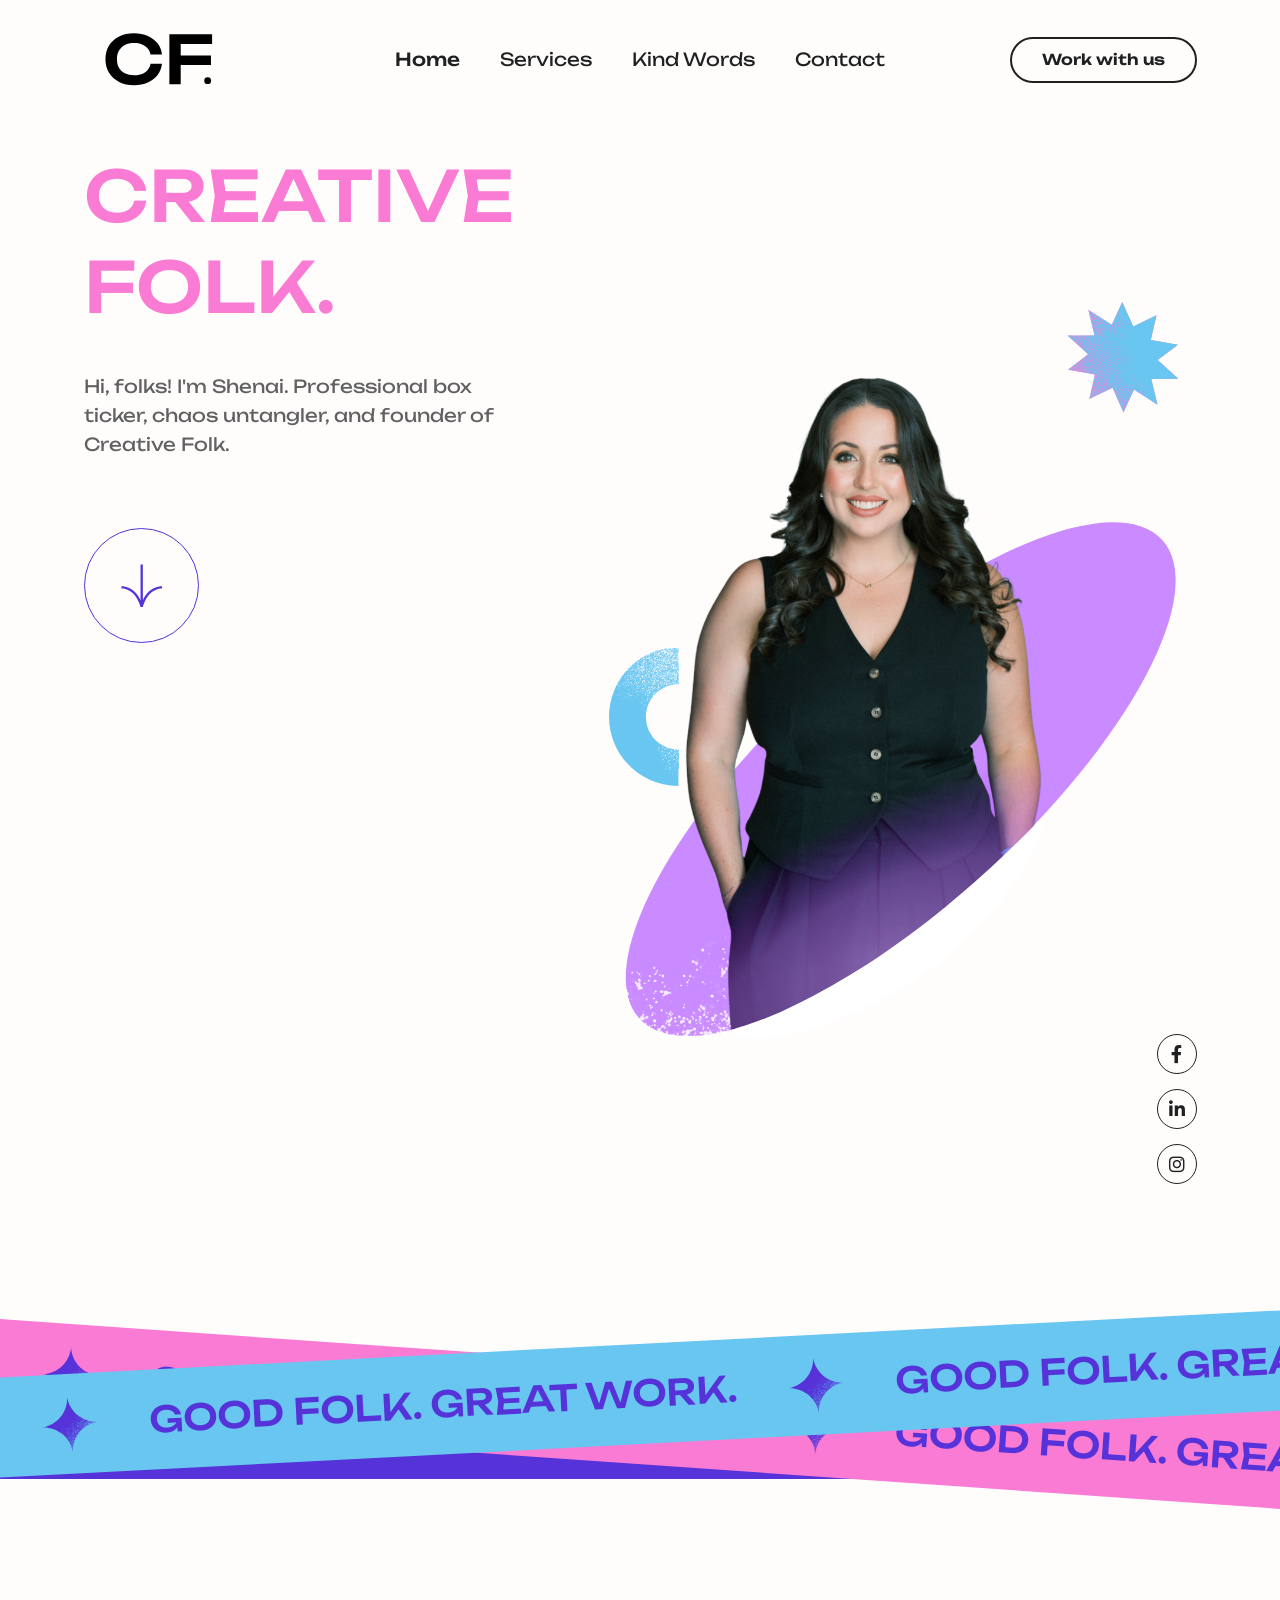
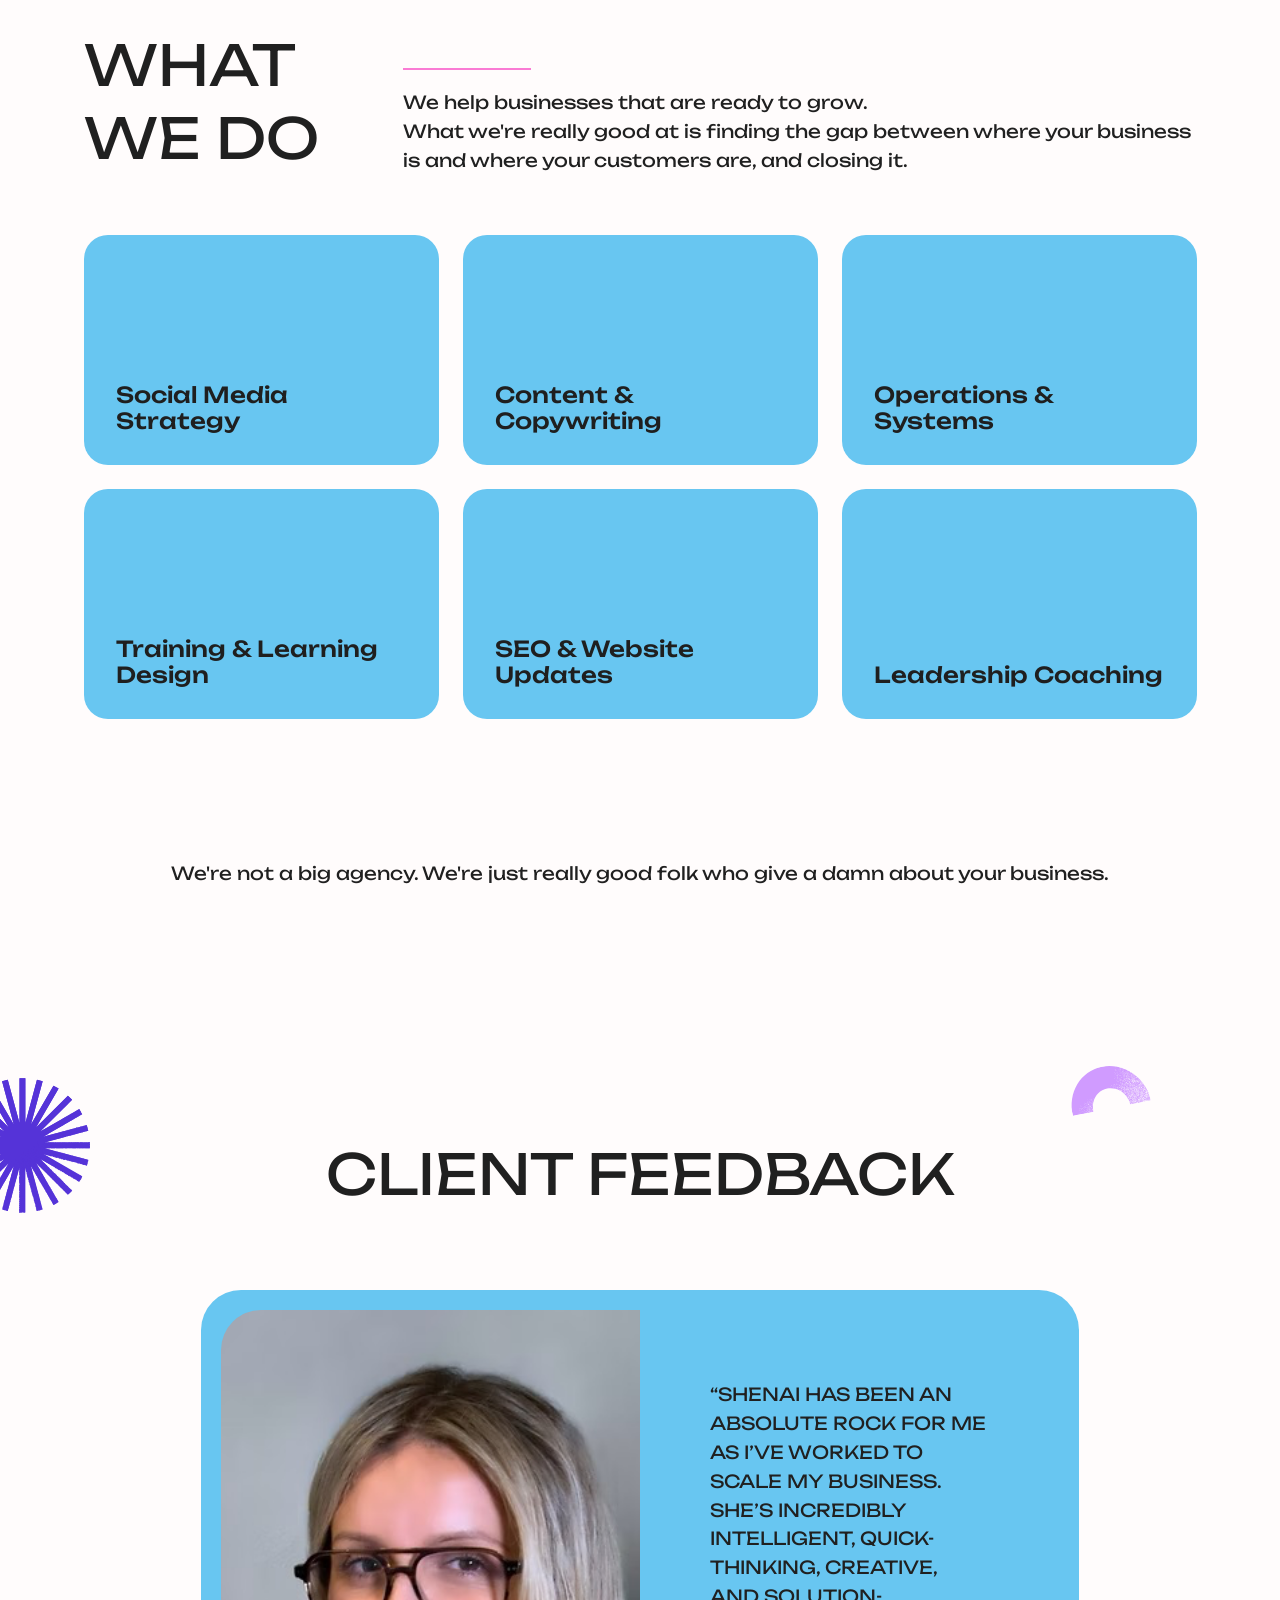
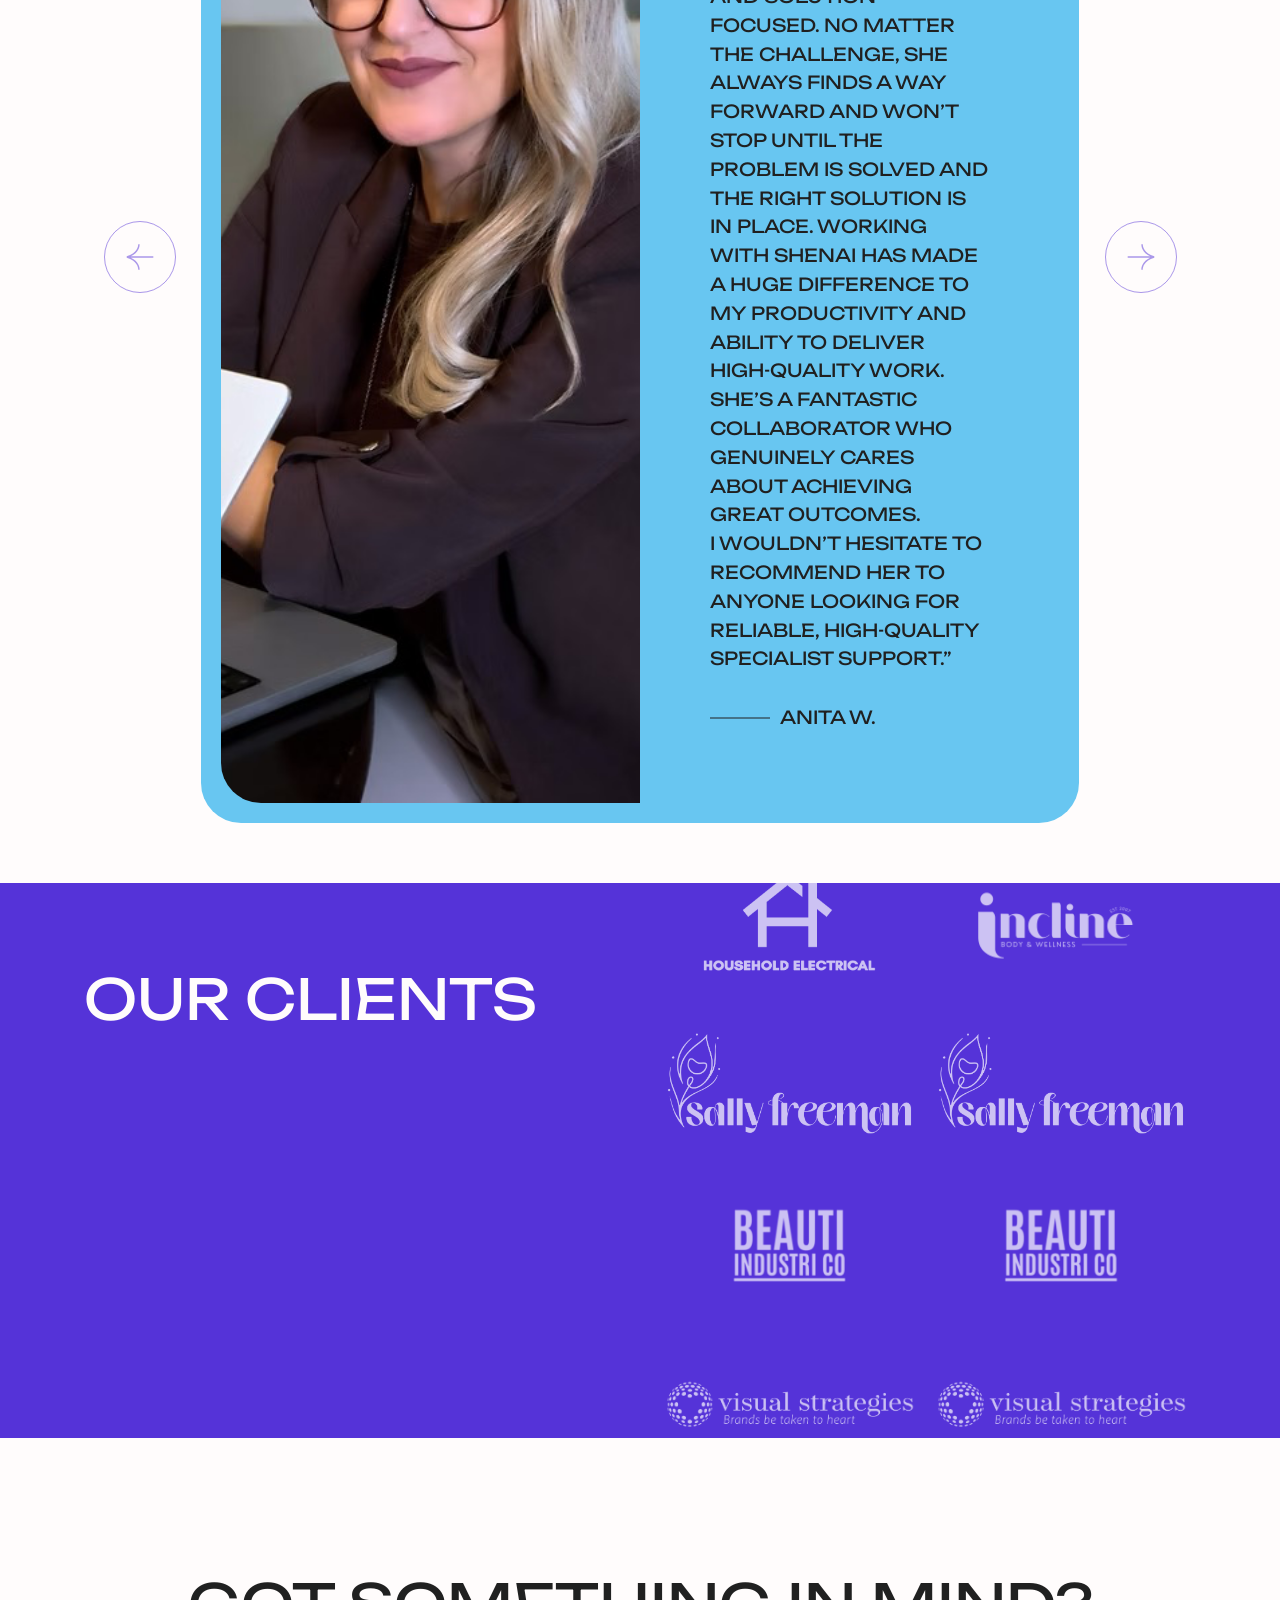
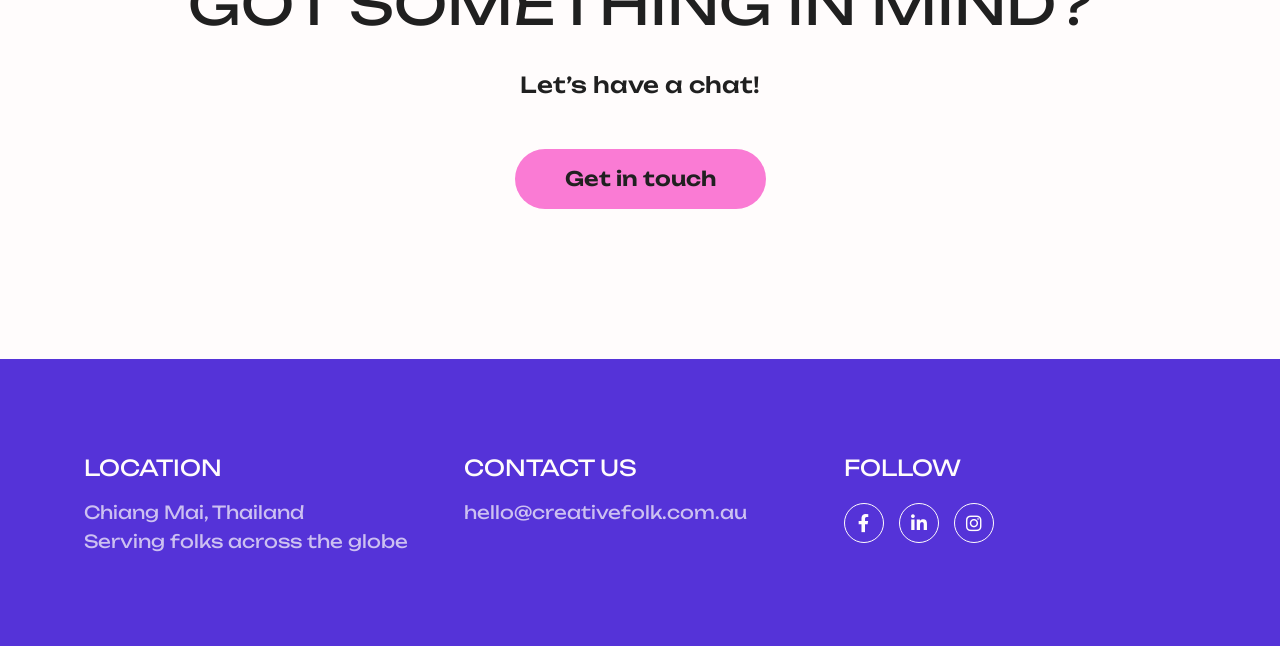
==== commit ff94f3da: "Add files via upload" ====
--- a/index.html
+++ b/index.html
@@ -509,6 +509,18 @@
   </style>
 </head>
 
+<!-- Link Preview Image -->
+<meta property="og:title" content="Creative Folk">
+<meta property="og:description" content="Good folk. Great work.">
+<meta property="og:image" content="https://www.creativefolk.com.au/assets/img/hero/preview.png">
+<meta property="og:url" content="https://www.creativefolk.com.au">
+<meta property="og:type" content="website">
+
+<meta name="twitter:card" content="summary_large_image">
+<meta name="twitter:title" content="Creative Folk">
+<meta name="twitter:description" content="Good folk. Great work.">
+<meta name="twitter:image" content="https://www.creativefolk.com.au/assets/img/hero/preview.png">
+
 <body>
   <div class="cs_preloader cs_center cs_focus_bg">
     <div class="cs_preloader_in position-relative">
@@ -723,14 +735,30 @@
               </div>
 
               <div class="cs_testimonial_in">
-                <p class="cs_testimonial_text cs_font_14 text-uppercase cs_primary_color">
+                <p class="cs_testimonial_text cs_font_12 text-uppercase cs_primary_color">
                   “Shenai has been an absolute rock for me as I’ve worked to scale my business.<br>
-                  She’s incredibly intelligent, quick-thinking, creative, and solution-focused.<br>
-                  No matter the challenge, she always finds a way forward and won’t stop until the problem is solved and the right solution is in place. Working with Shenai has made a huge difference to my productivity and ability to deliver high-quality work.<br>
+                  She’s incredibly intelligent, quick-thinking, creative, and solution-focused. No matter the challenge, she always finds a way forward and won’t stop until the problem is solved and the right solution is in place. Working with Shenai has made a huge difference to my productivity and ability to deliver high-quality work.<br>
                   She’s a fantastic collaborator who genuinely cares about achieving great outcomes.<br>
                   I wouldn’t hesitate to recommend her to anyone looking for reliable, high-quality specialist support.”
                 </p>
-                <div class="cs_testimonial_author cs_font_18 cs_primary_color position-relative text-uppercase">Anita W.</div>
+                <div class="cs_testimonial_author cs_font_14 cs_primary_color position-relative text-uppercase">Anita W.</div>
+              </div>
+            </div>
+          </div>
+           <div class="slick_slide_in">
+            <div class="cs_testimonial cs_style_2 cs_radius_40 d-flex align-items-center justify-content-xl-end position-relative">
+              <div class="cs_testimonial_thumbnail position-absolute">
+                <img src="assets/img/testimonials/HE_1.jpg" alt="">
+              </div>
+
+              <div class="cs_testimonial_in">
+                <p class="cs_testimonial_text cs_font_18 text-uppercase cs_primary_color">
+                  “Shenai was integral for our website and SEO updates.<br>
+                  Within 3 days of updating our SEO, we received enquiries directly from our Google Business Profile.<br>
+                  She helped refine our tone and structure, as well as our future marketing and operational plans.<br>
+                  Shenai’s guidance was invaluable and we are so grateful to her for all her hard work.”
+                </p>
+                <div class="cs_testimonial_author cs_font_14 cs_primary_color position-relative text-uppercase">Daniel M.</div>
               </div>
             </div>
           </div>
@@ -766,7 +794,6 @@
               </div>
             </div>
           </div>
-
         </div>
       </div>
 
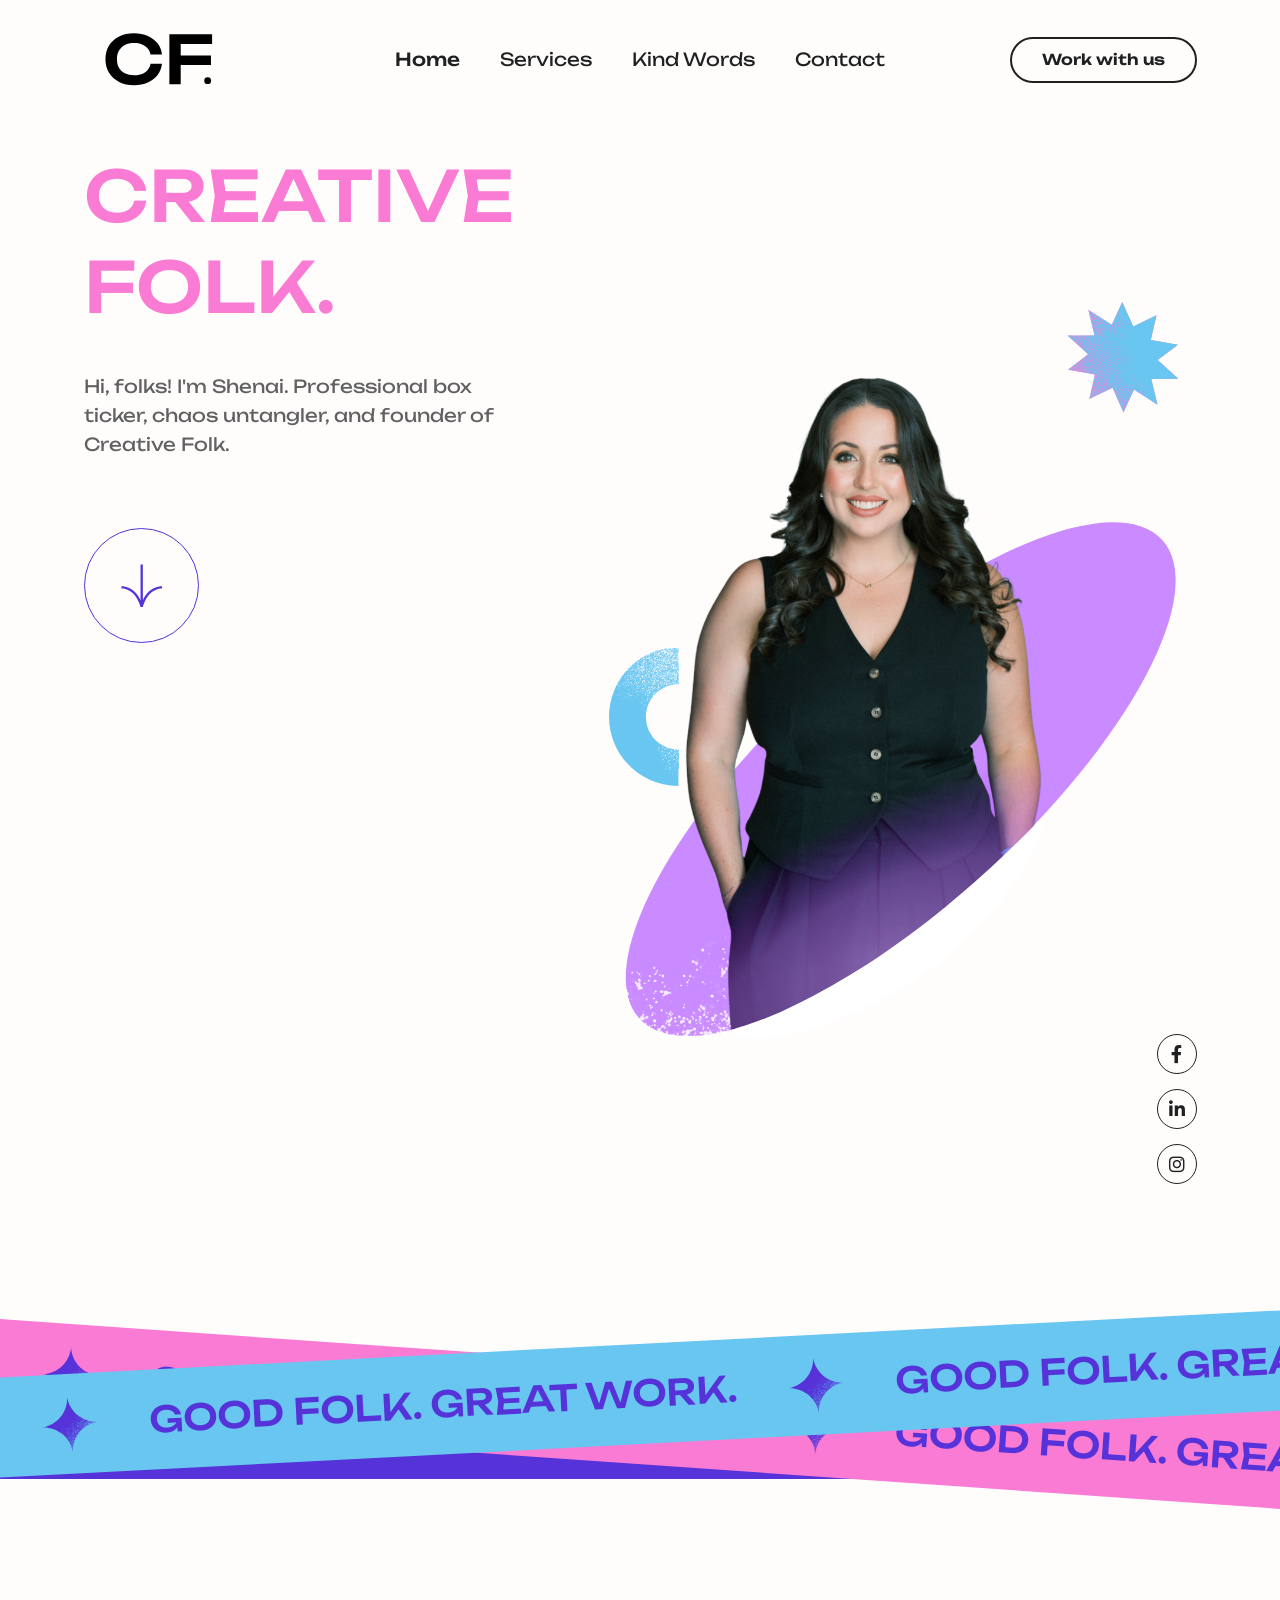
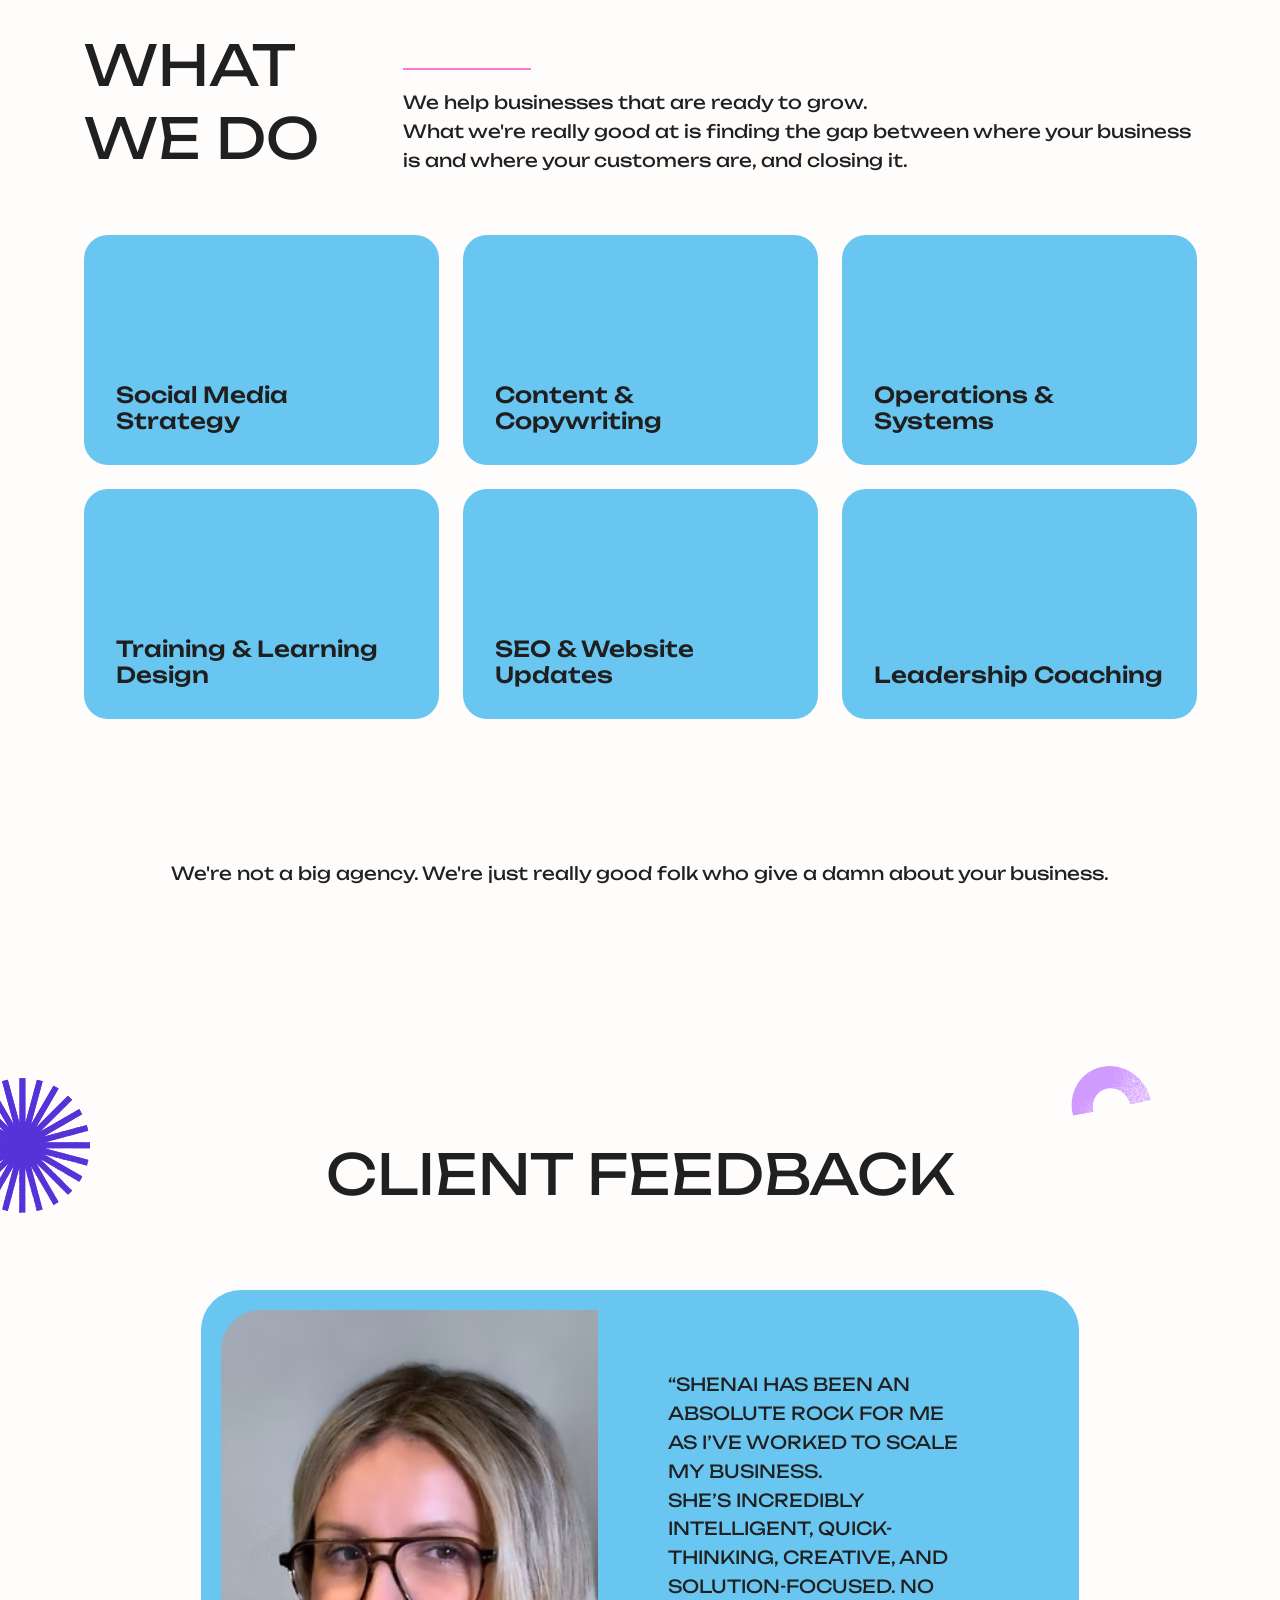
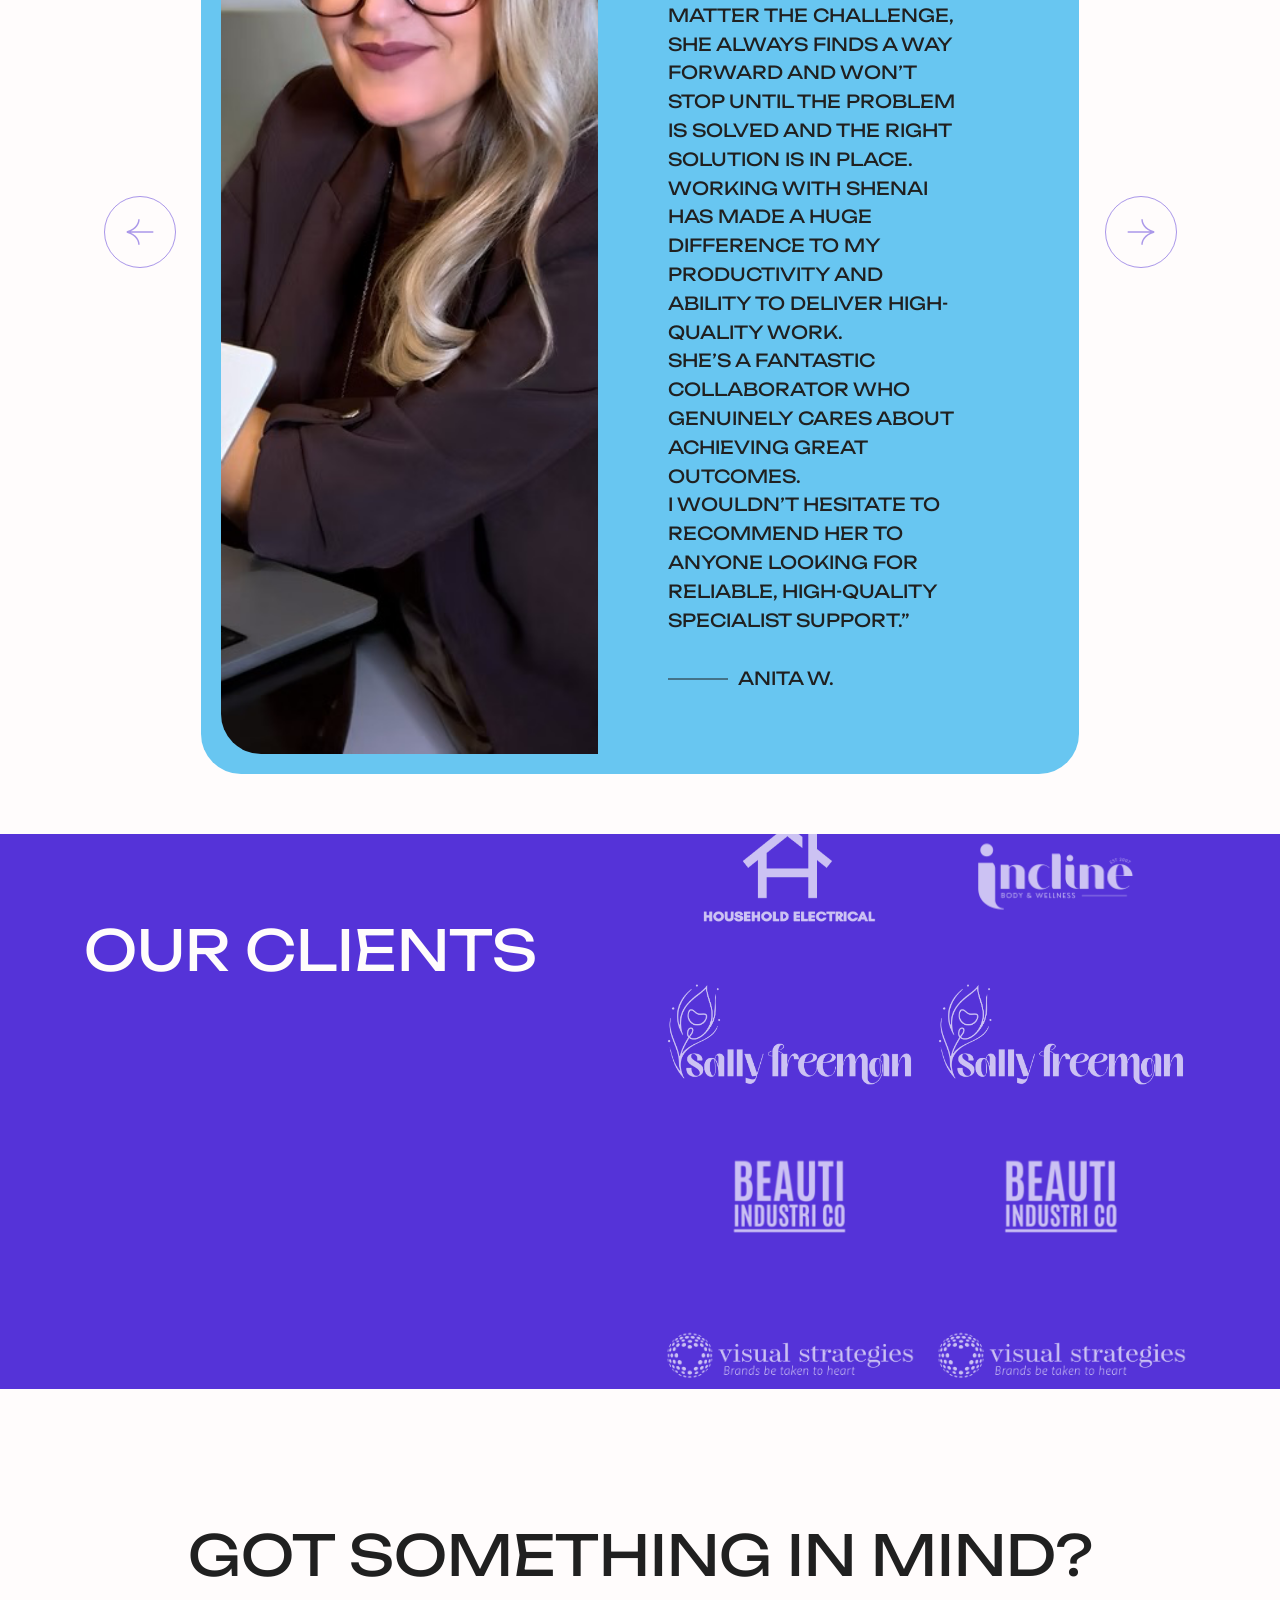
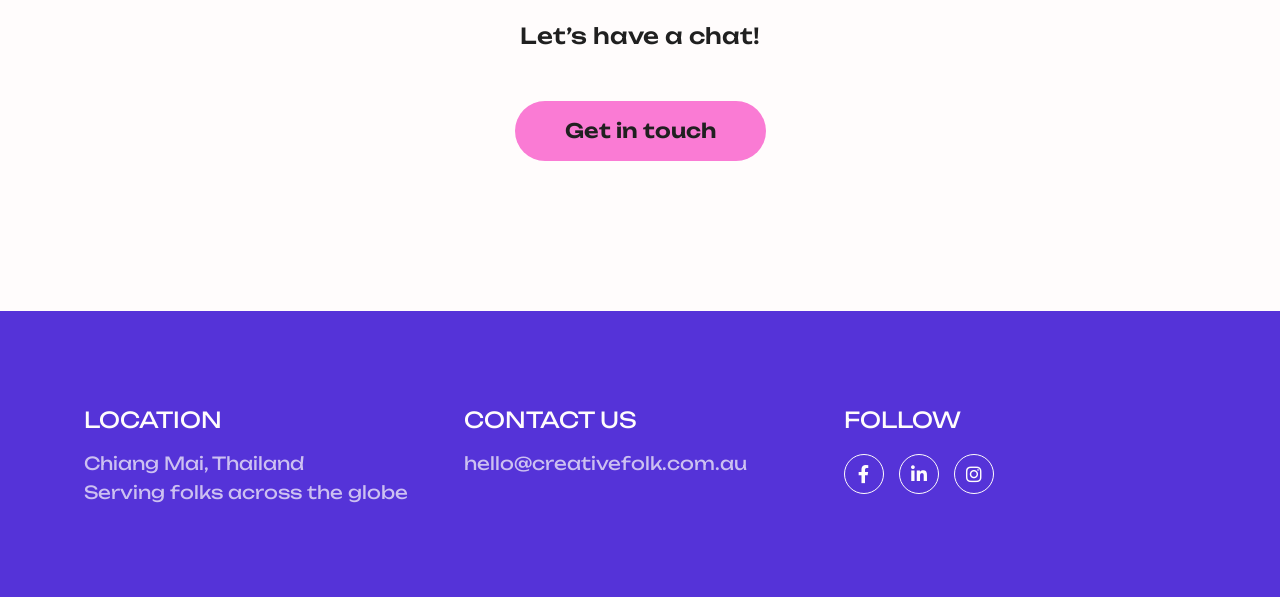
==== commit 5cb85520: "Add files via upload" ====
--- a/index.html
+++ b/index.html
@@ -283,11 +283,14 @@
       }
     }
 
-    /* ============================================================
+   /* ============================================================
    06. CLIENT FEEDBACK, SLIDER LAYOUT
 ============================================================= */
 #feedback .cs_slider {
   position: relative;
+  max-width: 1350px;
+  margin-left: auto;
+  margin-right: auto;
 }
 
 #feedback .cs_slider_container,
@@ -338,10 +341,10 @@
   left: auto !important;
   top: auto !important;
   transform: none !important;
-  width: 50% !important;
+  width: 45% !important;
   height: auto !important;
   min-height: 520px;
-  flex: 0 0 50%;
+  flex: 0 0 45%;
   border-radius: 40px 0 0 40px;
   overflow: hidden;
   background: #f4eeee;
@@ -357,9 +360,9 @@
 }
 
 #feedback .cs_testimonial_in {
-  width: 50% !important;
-  flex: 0 0 50%;
-  padding: 70px;
+  width: 55% !important;
+  flex: 0 0 55%;
+  padding: 60px 70px;
   display: flex;
   flex-direction: column;
   justify-content: center;
@@ -384,6 +387,7 @@
   }
 
   #feedback .cs_slider {
+    max-width: 100%;
     margin-top: 40px !important;
     padding-left: 0 !important;
     padding-right: 0 !important;
@@ -428,6 +432,7 @@
     line-height: 1.35;
   }
 }
+
 /* ============================================================
    07. CLIENT FEEDBACK, SLIDER ARROWS
 ============================================================= */
@@ -735,7 +740,7 @@
               </div>
 
               <div class="cs_testimonial_in">
-                <p class="cs_testimonial_text cs_font_12 text-uppercase cs_primary_color">
+                <p class="cs_testimonial_text cs_font_10 text-uppercase cs_primary_color">
                   “Shenai has been an absolute rock for me as I’ve worked to scale my business.<br>
                   She’s incredibly intelligent, quick-thinking, creative, and solution-focused. No matter the challenge, she always finds a way forward and won’t stop until the problem is solved and the right solution is in place. Working with Shenai has made a huge difference to my productivity and ability to deliver high-quality work.<br>
                   She’s a fantastic collaborator who genuinely cares about achieving great outcomes.<br>
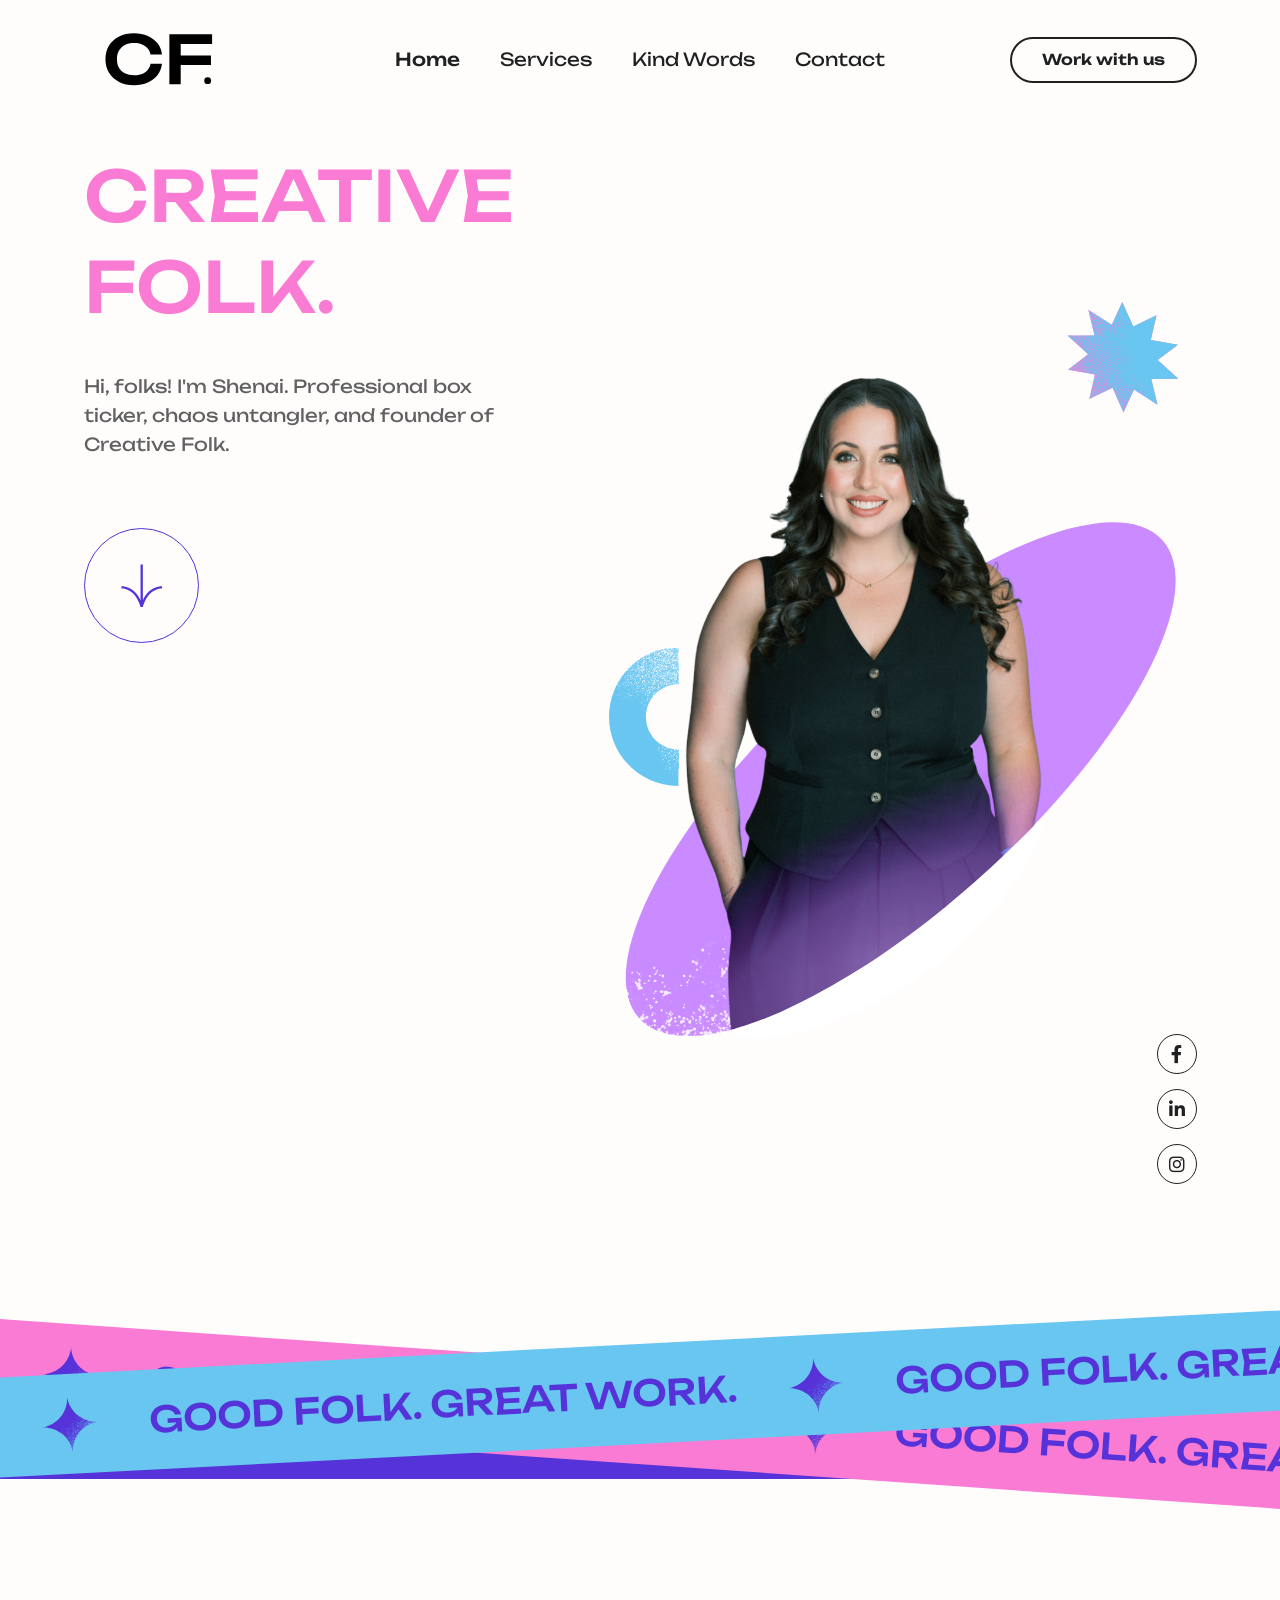
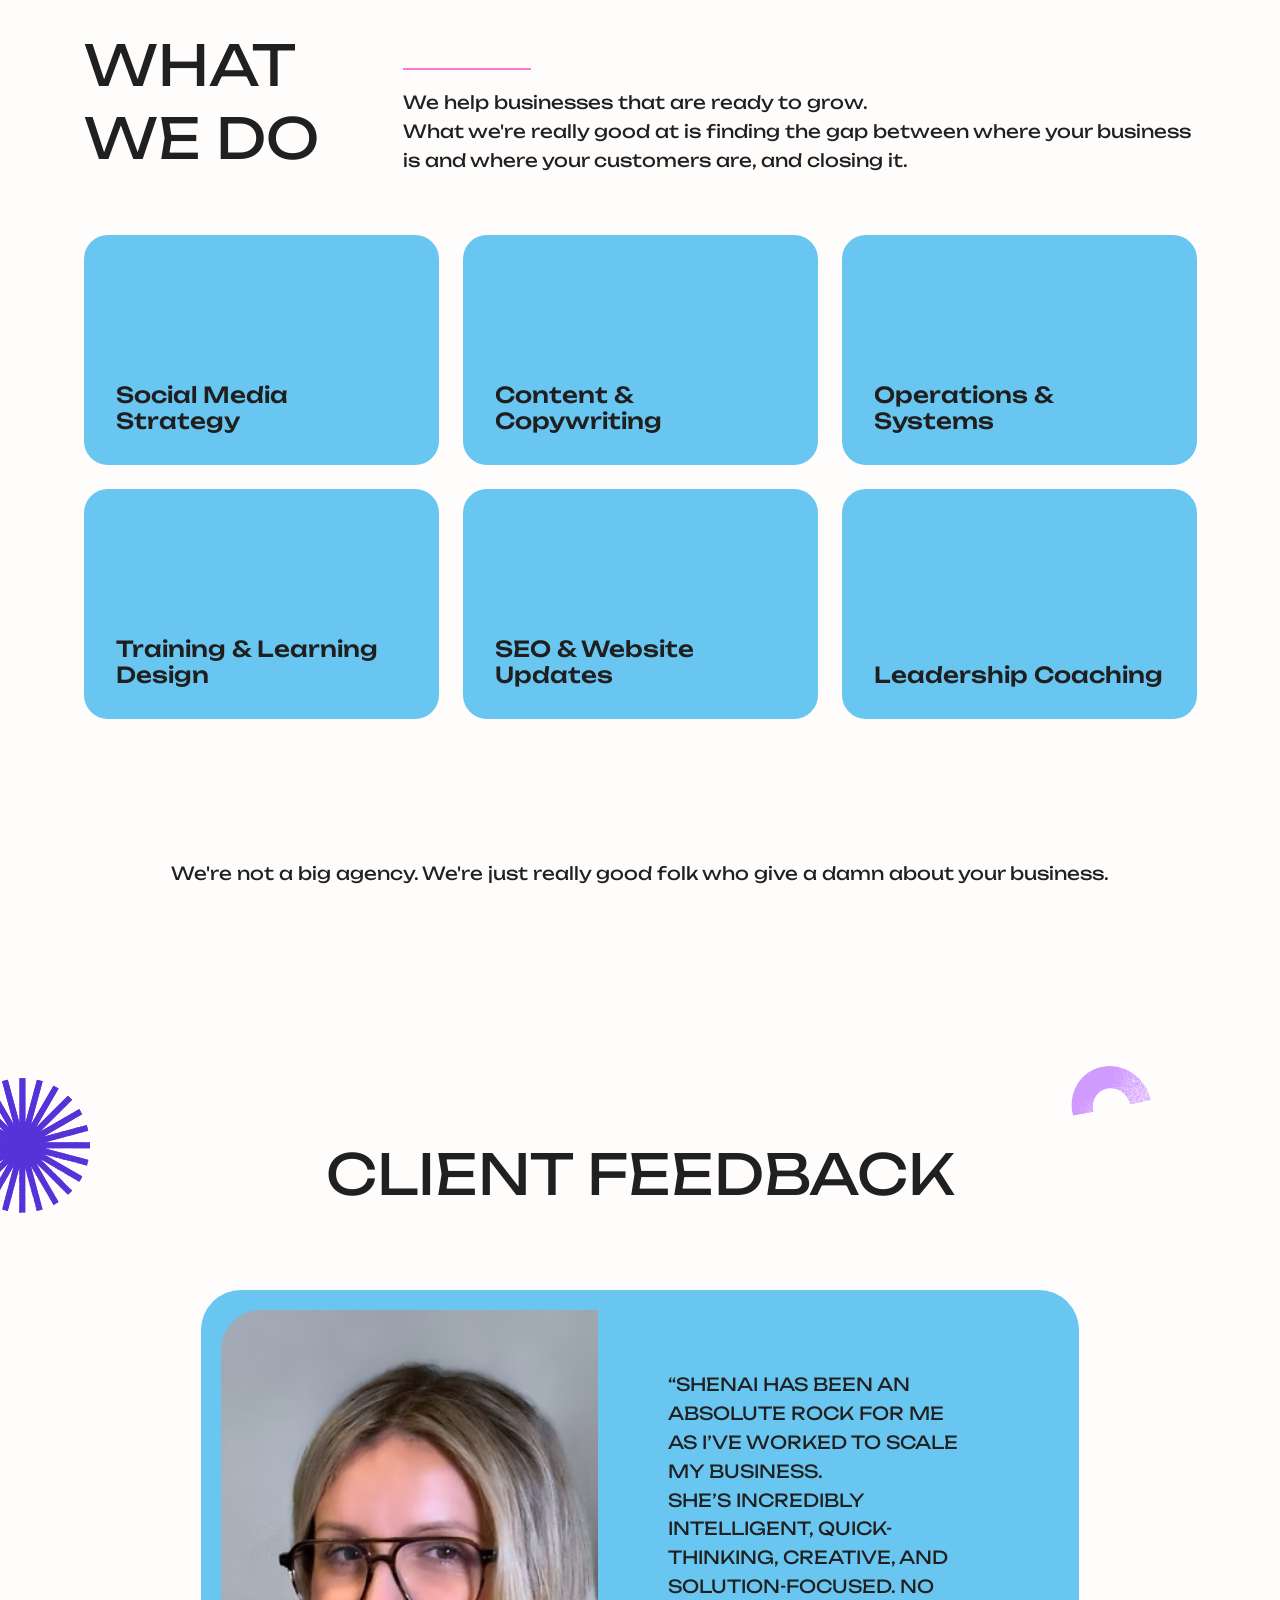
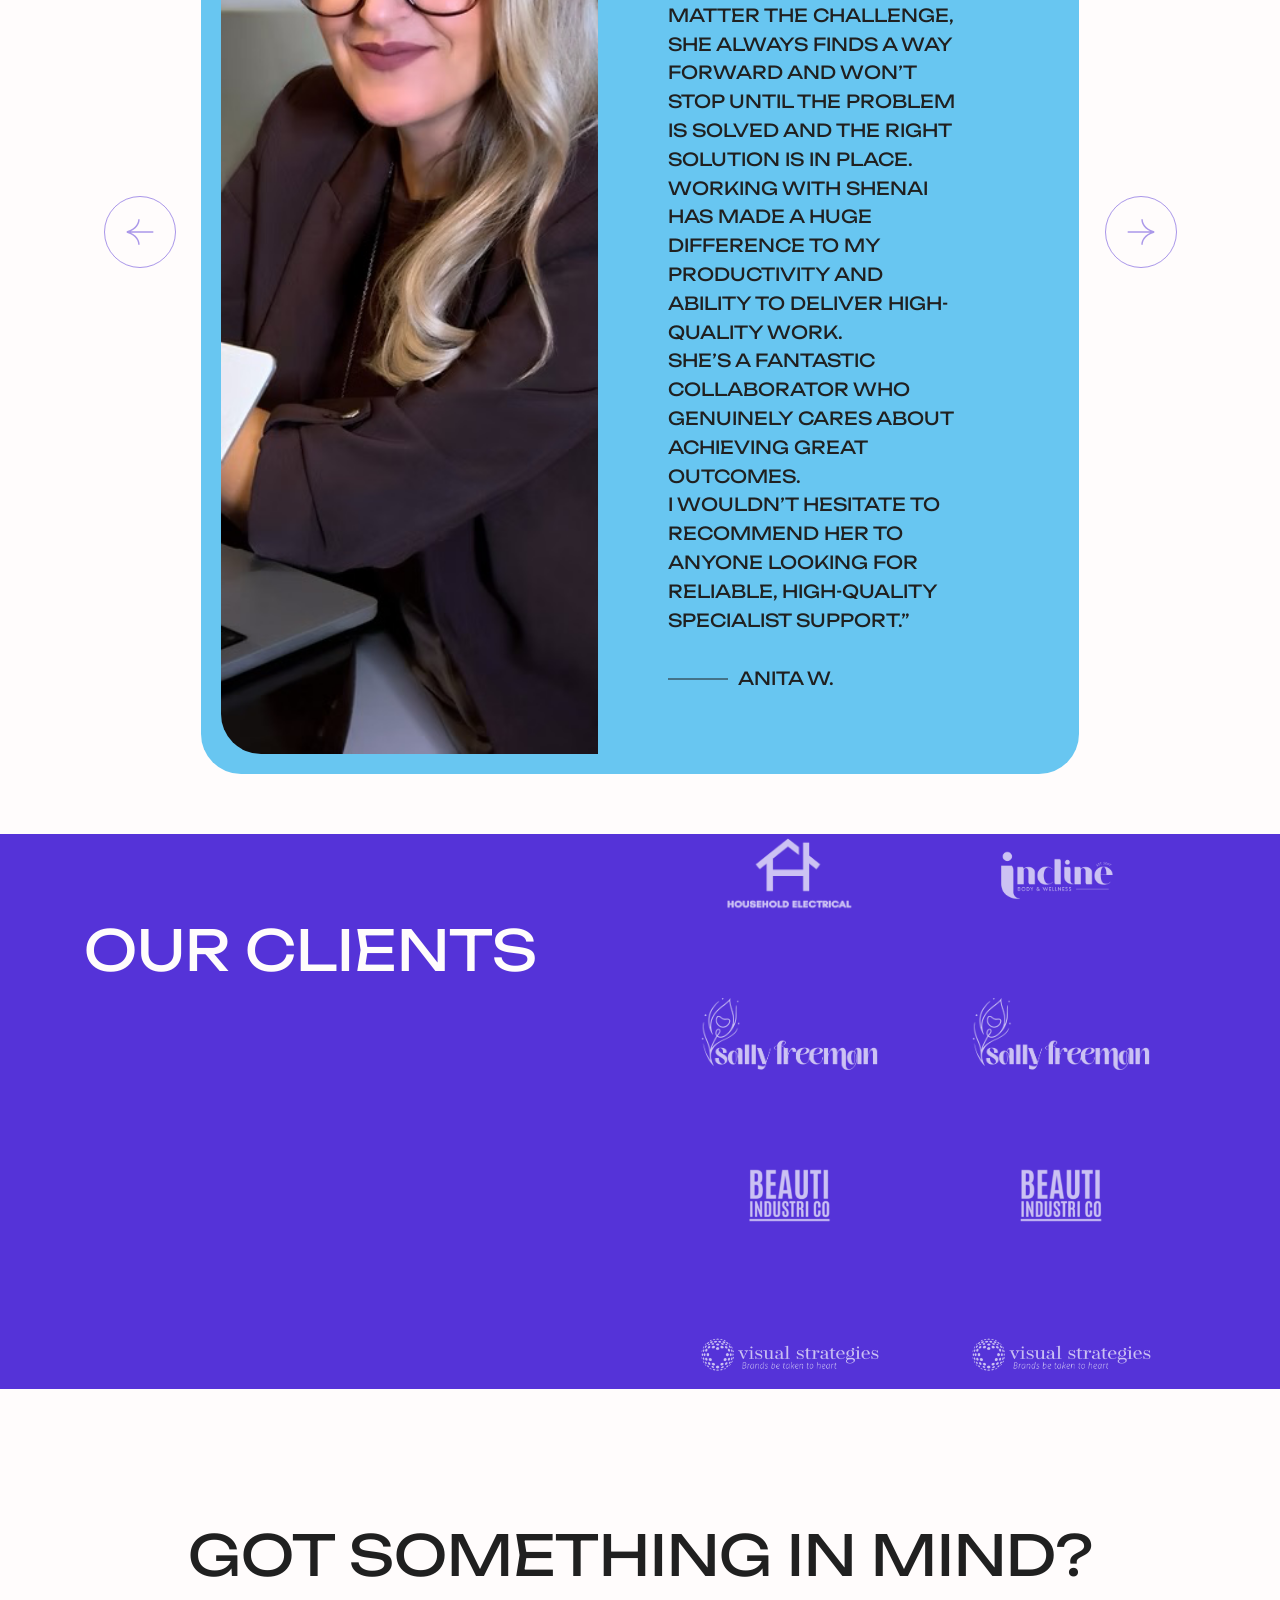
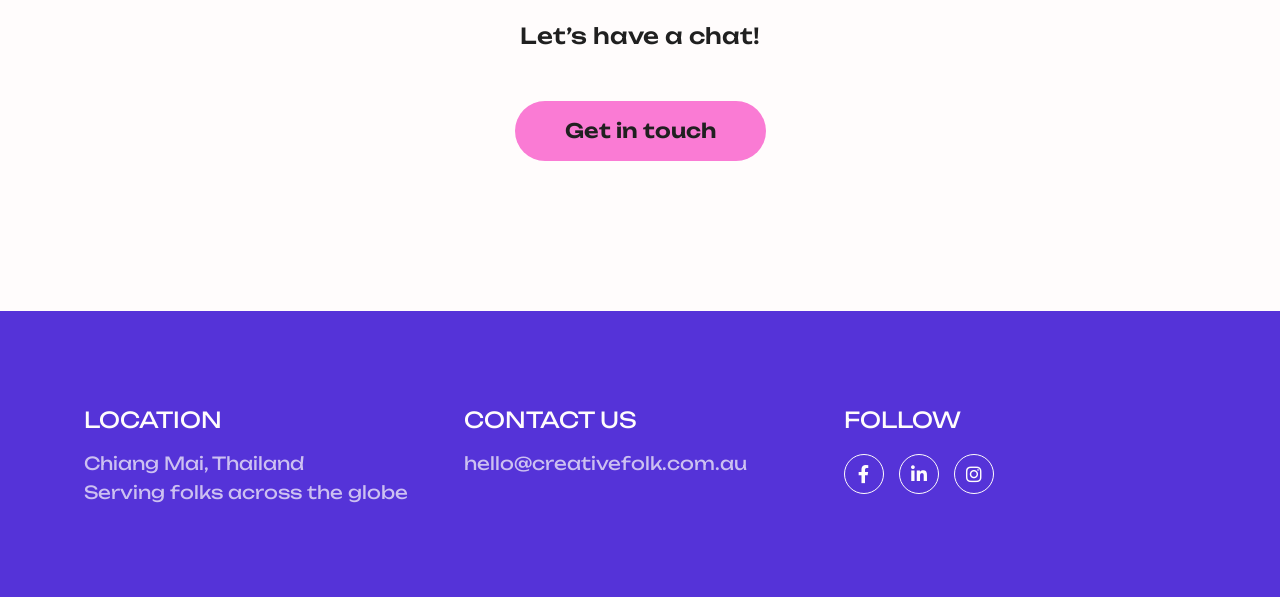
==== commit 803065b7: "Add files via upload" ====
--- a/index.html
+++ b/index.html
@@ -504,9 +504,15 @@
     padding-bottom: 50px;
   }
 }
-
+/* ============================================================
+   08. CLIENT LOGO SECTION, LOGO BREATHING ROOM
+============================================================= */
+.cs_brand_wrap .cs_brand.cs_style_1.cs_type_1 {
+  padding-left: 45px !important;
+  padding-right: 45px !important;
+}
     /* ============================================================
-       08. FOOTER / CONTACT
+       09. FOOTER / CONTACT
     ============================================================= */
     #contact a:hover {
       color: #FA7BD4 !important;
@@ -517,14 +523,14 @@
 <!-- Link Preview Image -->
 <meta property="og:title" content="Creative Folk">
 <meta property="og:description" content="Good folk. Great work.">
-<meta property="og:image" content="https://www.creativefolk.com.au/assets/img/hero/preview.png">
+<meta property="og:image" content="https://www.creativefolk.com.au/assets/img/hero/preview1.png">
 <meta property="og:url" content="https://www.creativefolk.com.au">
 <meta property="og:type" content="website">
 
 <meta name="twitter:card" content="summary_large_image">
 <meta name="twitter:title" content="Creative Folk">
 <meta name="twitter:description" content="Good folk. Great work.">
-<meta name="twitter:image" content="https://www.creativefolk.com.au/assets/img/hero/preview.png">
+<meta name="twitter:image" content="https://www.creativefolk.com.au/assets/img/hero/preview1.png">
 
 <body>
   <div class="cs_preloader cs_center cs_focus_bg">
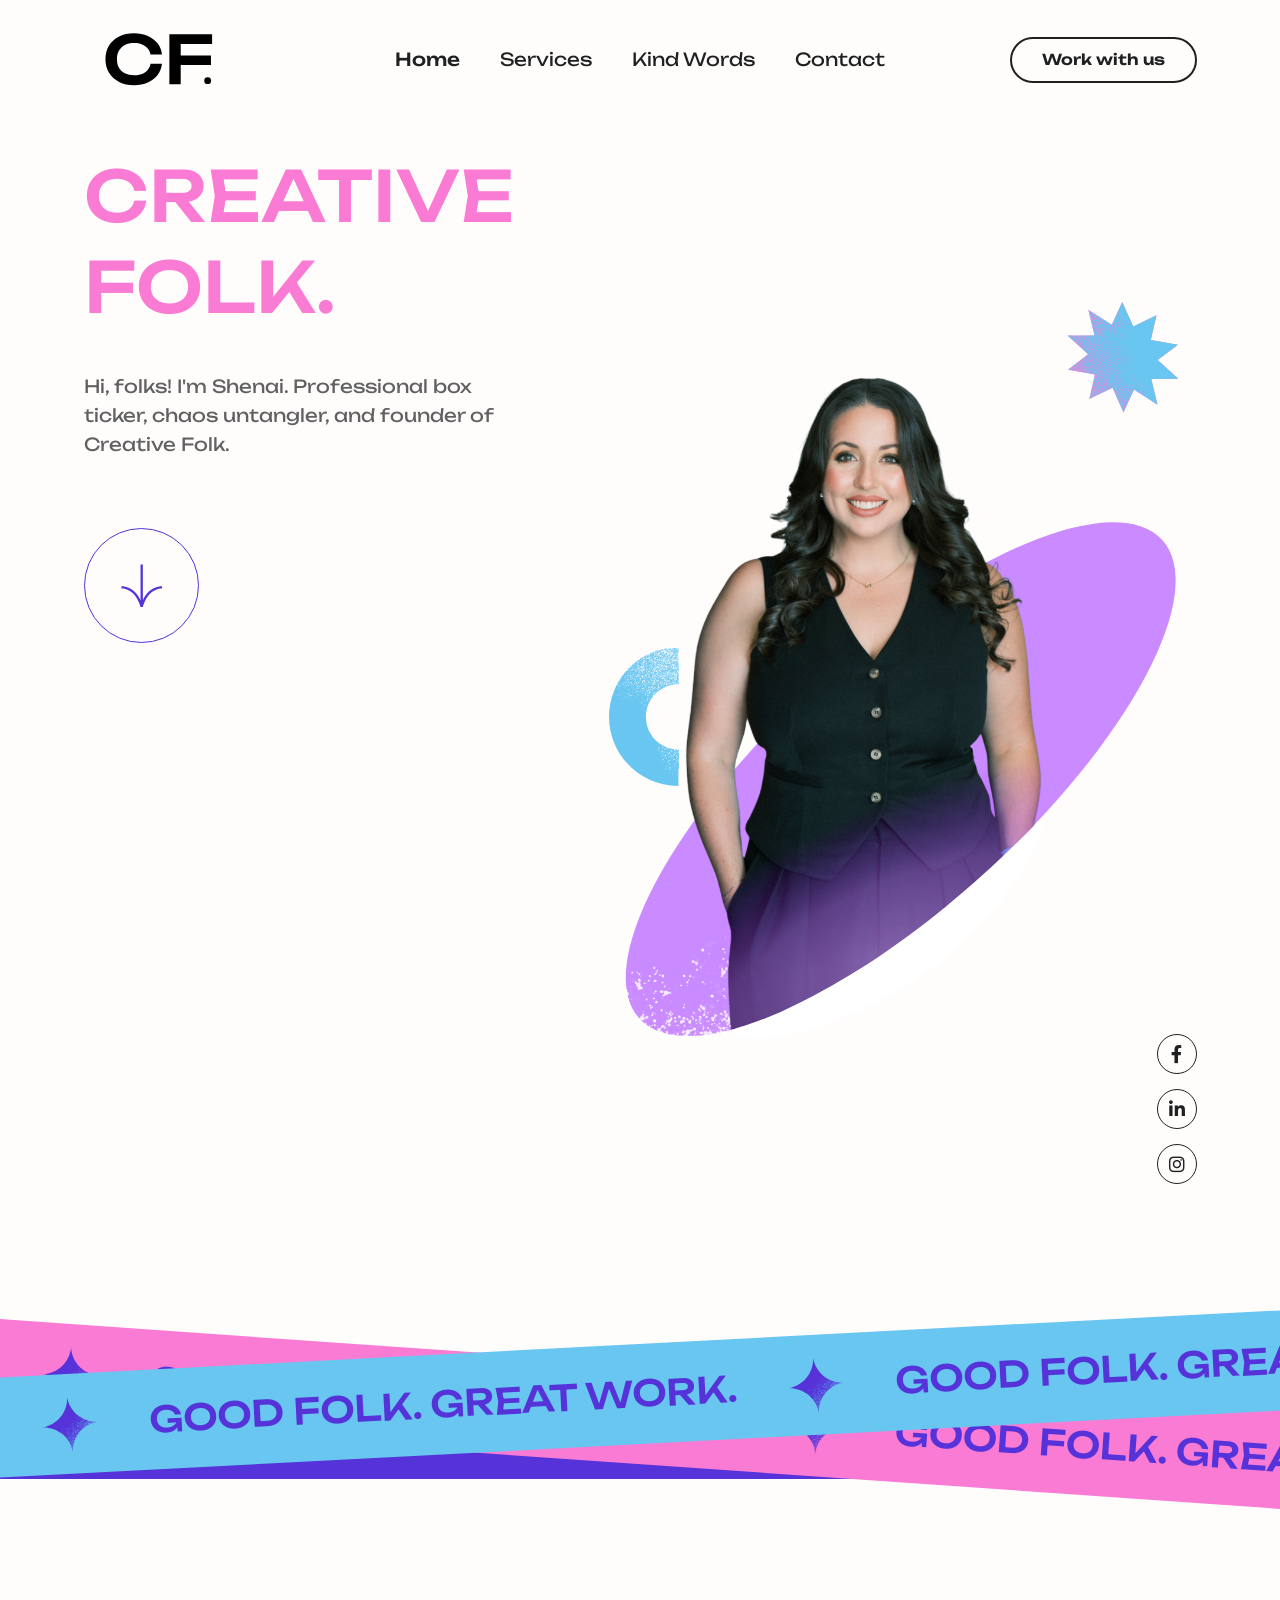
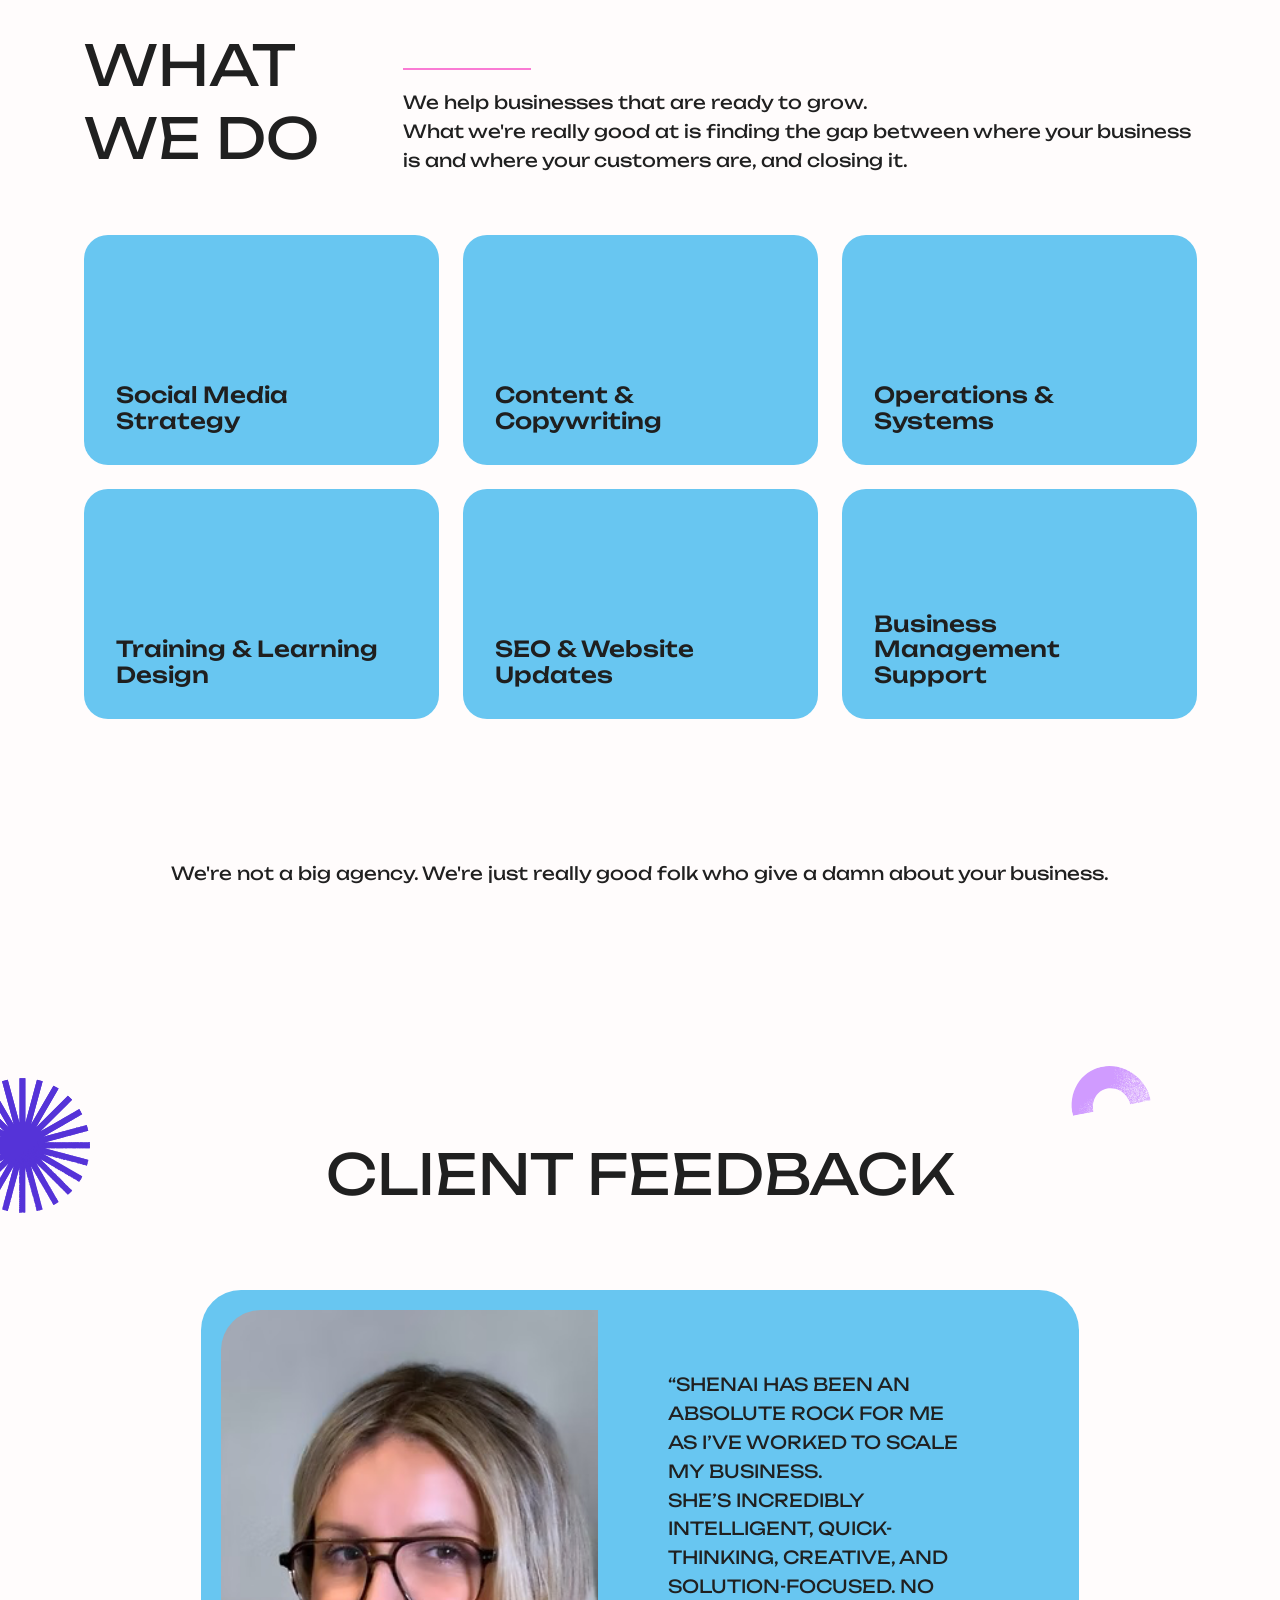
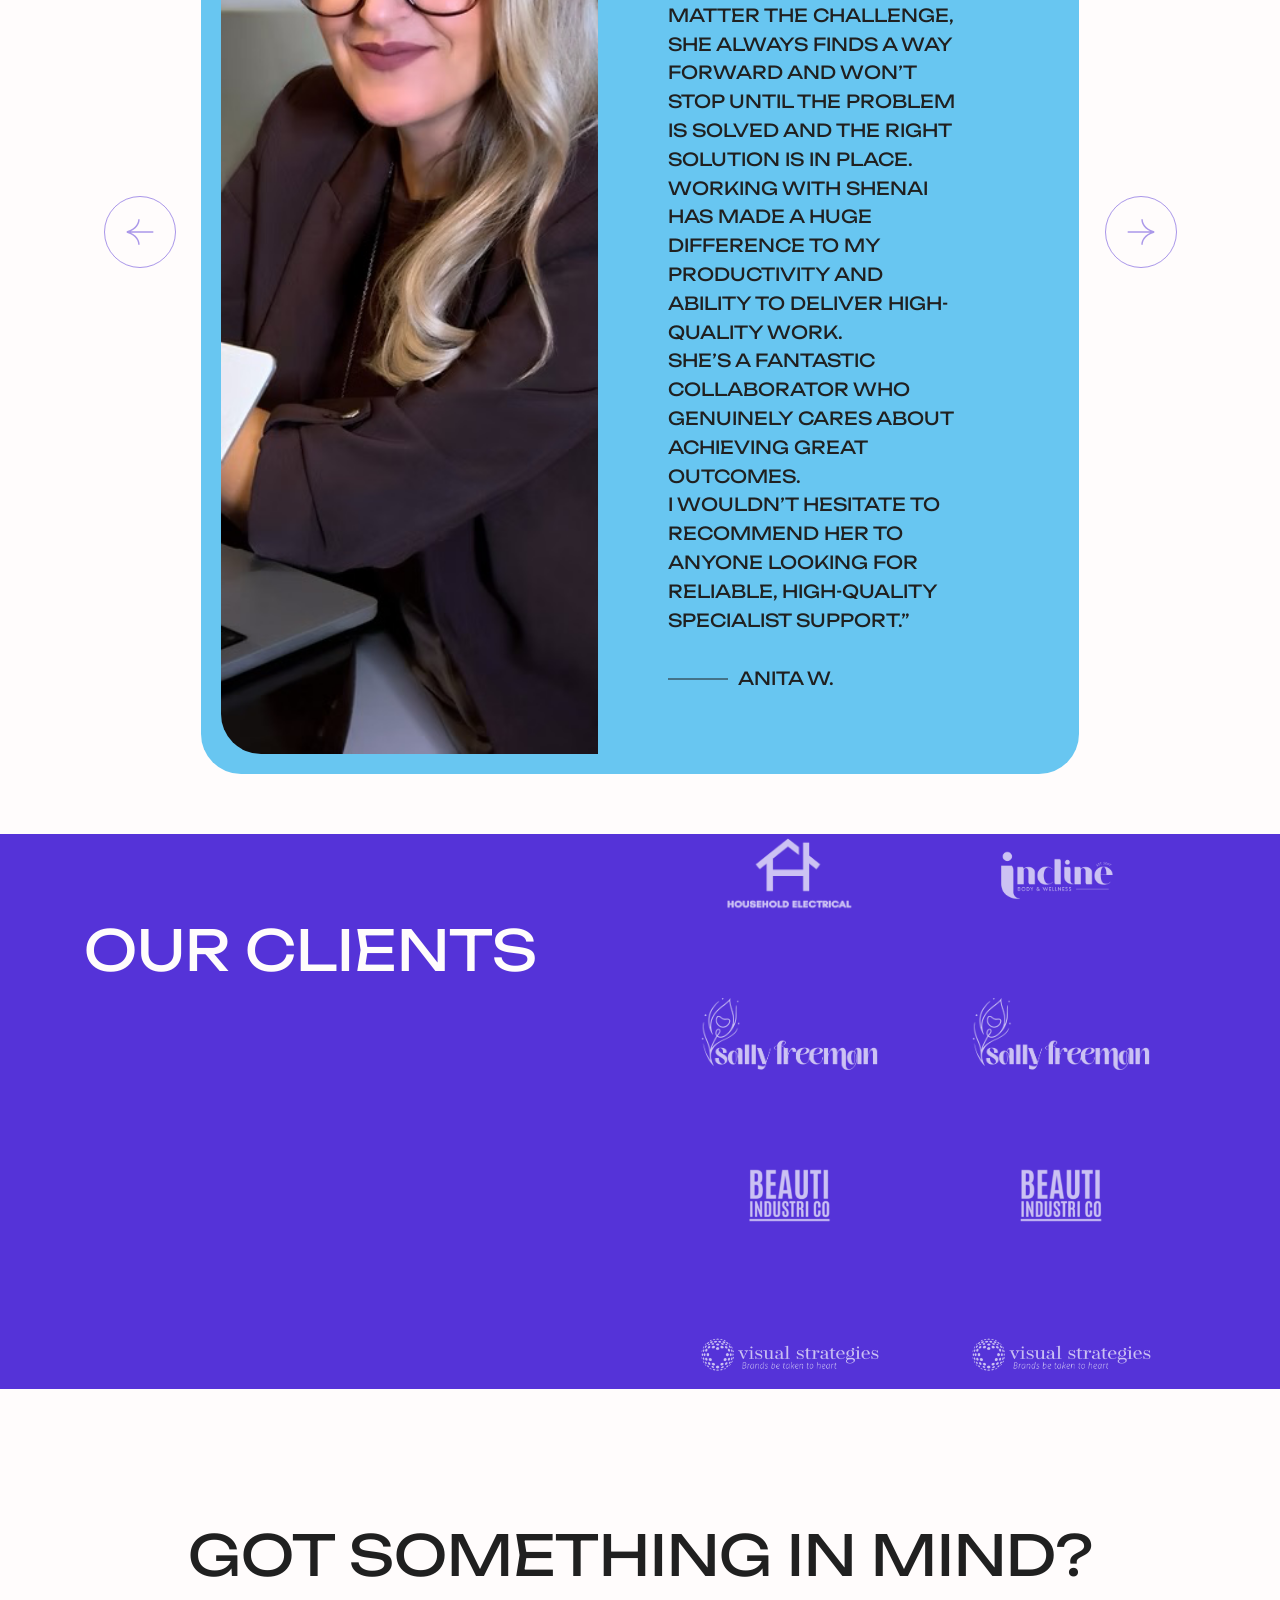
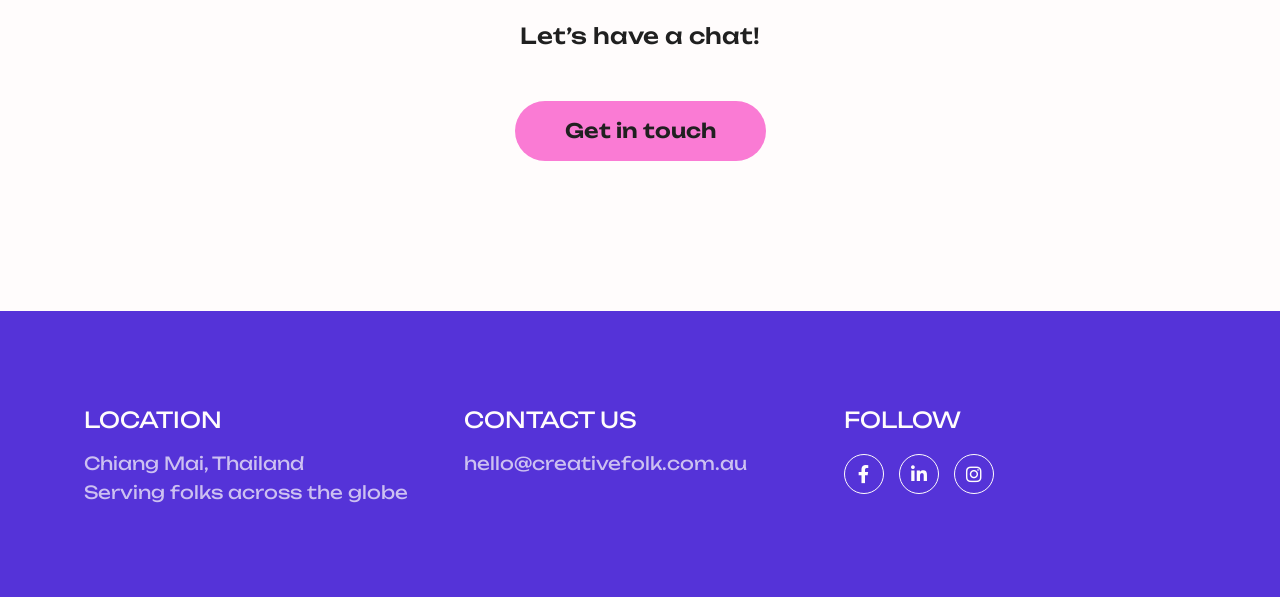
==== commit 497ffb8c: "Add files via upload" ====
--- a/index.html
+++ b/index.html
@@ -713,7 +713,7 @@
       </div>
 
       <div class="cf_service_card">
-        <h5>Leadership Coaching</h5>
+        <h5>Business Management Support</h5>
       </div>
     </div>
   </div>
@@ -756,7 +756,8 @@
               </div>
             </div>
           </div>
-           <div class="slick_slide_in">
+
+          <div class="slick_slide_in">
             <div class="cs_testimonial cs_style_2 cs_radius_40 d-flex align-items-center justify-content-xl-end position-relative">
               <div class="cs_testimonial_thumbnail position-absolute">
                 <img src="assets/img/testimonials/HE_1.jpg" alt="">
@@ -774,37 +775,6 @@
             </div>
           </div>
 
-          <div class="slick_slide_in">
-            <div class="cs_testimonial cs_style_2 cs_radius_40 d-flex align-items-center justify-content-xl-end position-relative">
-              <div class="cs_testimonial_thumbnail position-absolute">
-                <img src="assets/img/testimonials/SF_2.png" alt="">
-              </div>
-
-              <div class="cs_testimonial_in">
-                <p class="cs_testimonial_text cs_font_20 text-uppercase cs_primary_color">
-                  “Wow wow wow! You’ve nailed the brief Shenai, well done.<br>
-                  I'm truly in awe of what you do!”
-                </p>
-                <div class="cs_testimonial_author cs_font_18 cs_primary_color position-relative text-uppercase">Sally F.</div>
-              </div>
-            </div>
-          </div>
-
-          <div class="slick_slide_in">
-            <div class="cs_testimonial cs_style_2 cs_radius_40 d-flex align-items-center justify-content-xl-end position-relative">
-              <div class="cs_testimonial_thumbnail position-absolute">
-                <img src="assets/img/testimonials/KA_1.png" alt="">
-              </div>
-
-              <div class="cs_testimonial_in">
-                <p class="cs_testimonial_text cs_font_20 text-uppercase cs_primary_color">
-                  “Ohh my goodness you are good. These are amazing.<br>
-                  Yes to it all. So good!”
-                </p>
-                <div class="cs_testimonial_author cs_font_18 cs_primary_color position-relative text-uppercase">Karina A.</div>
-              </div>
-            </div>
-          </div>
         </div>
       </div>
 
@@ -825,7 +795,8 @@
       <div class="cs_pagination cs_style_1 cs_mobile_show"></div>
     </div>
   </div>
-<div class="cs_height_60 cs_height_lg_40"></div>
+
+  <div class="cs_height_60 cs_height_lg_40"></div>
 </section>
 <!-- End Client Feedback Section -->
 <!-- Start Brand Section -->
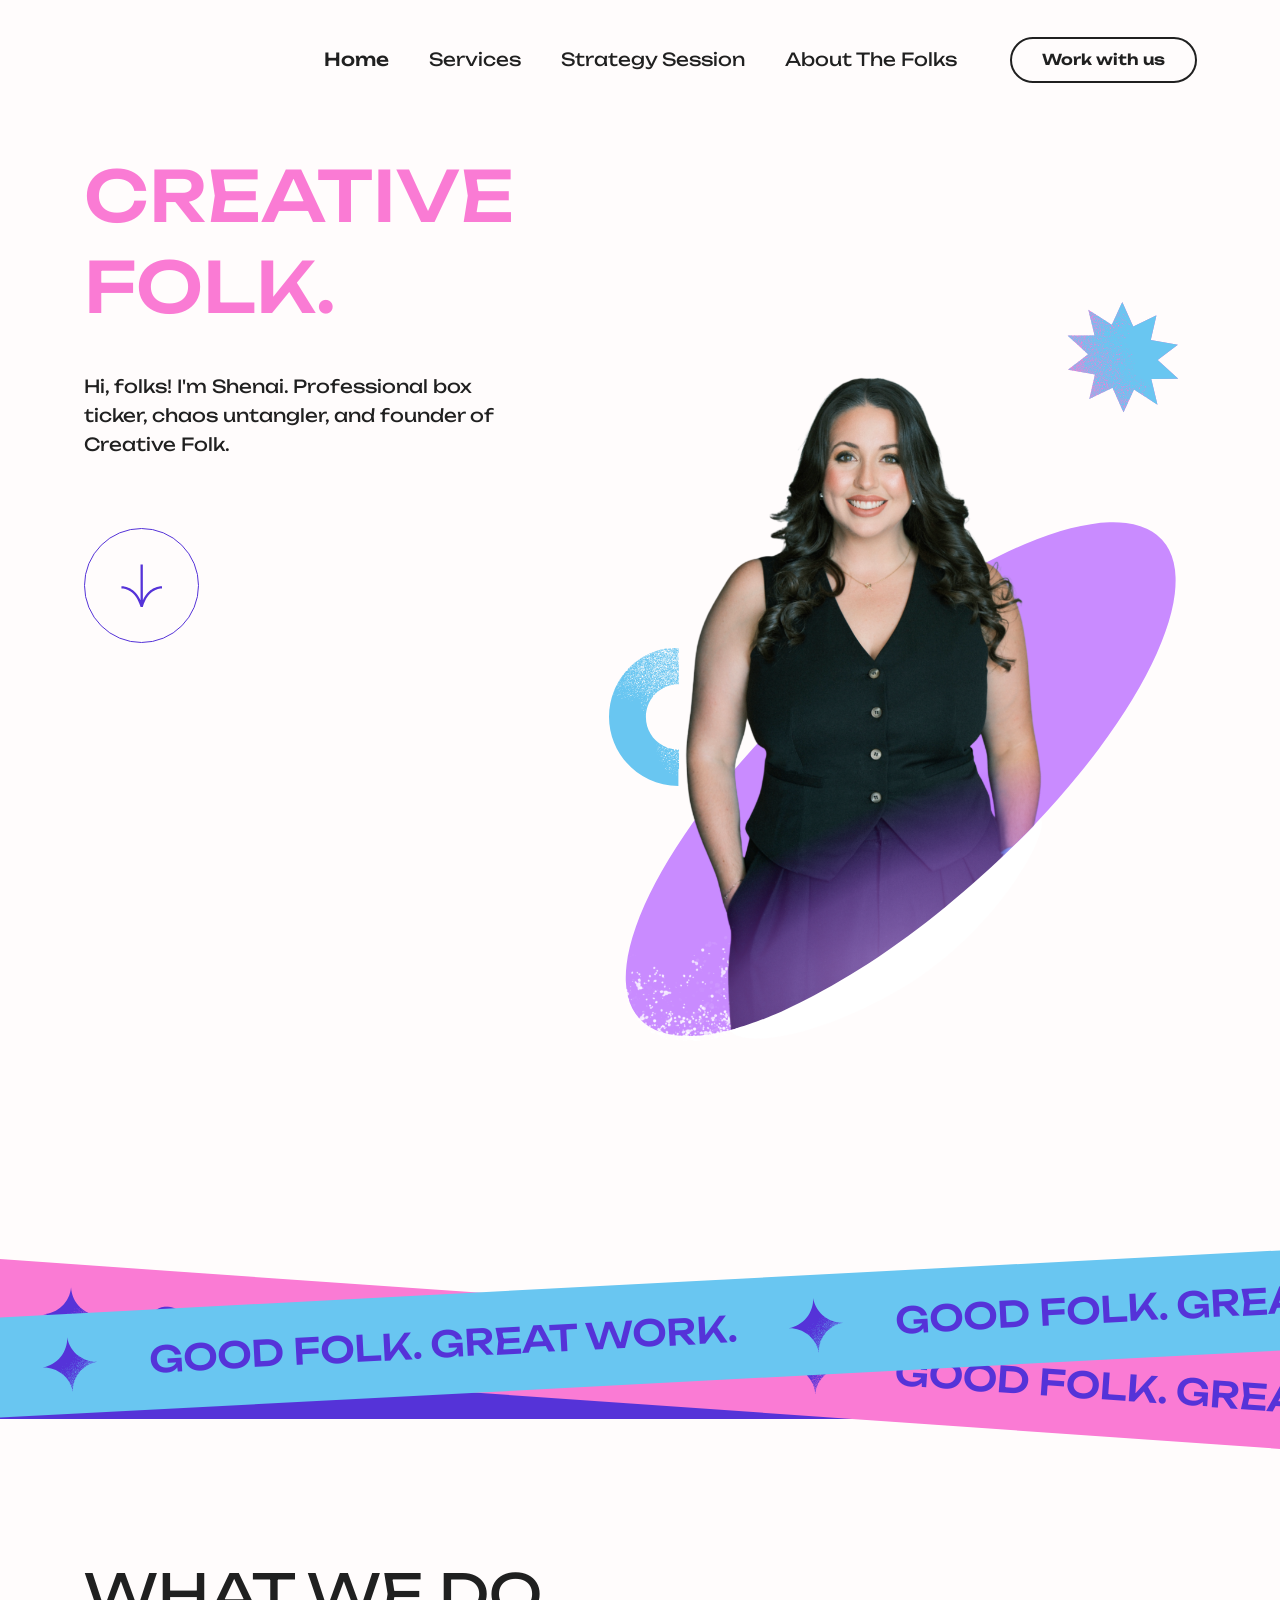
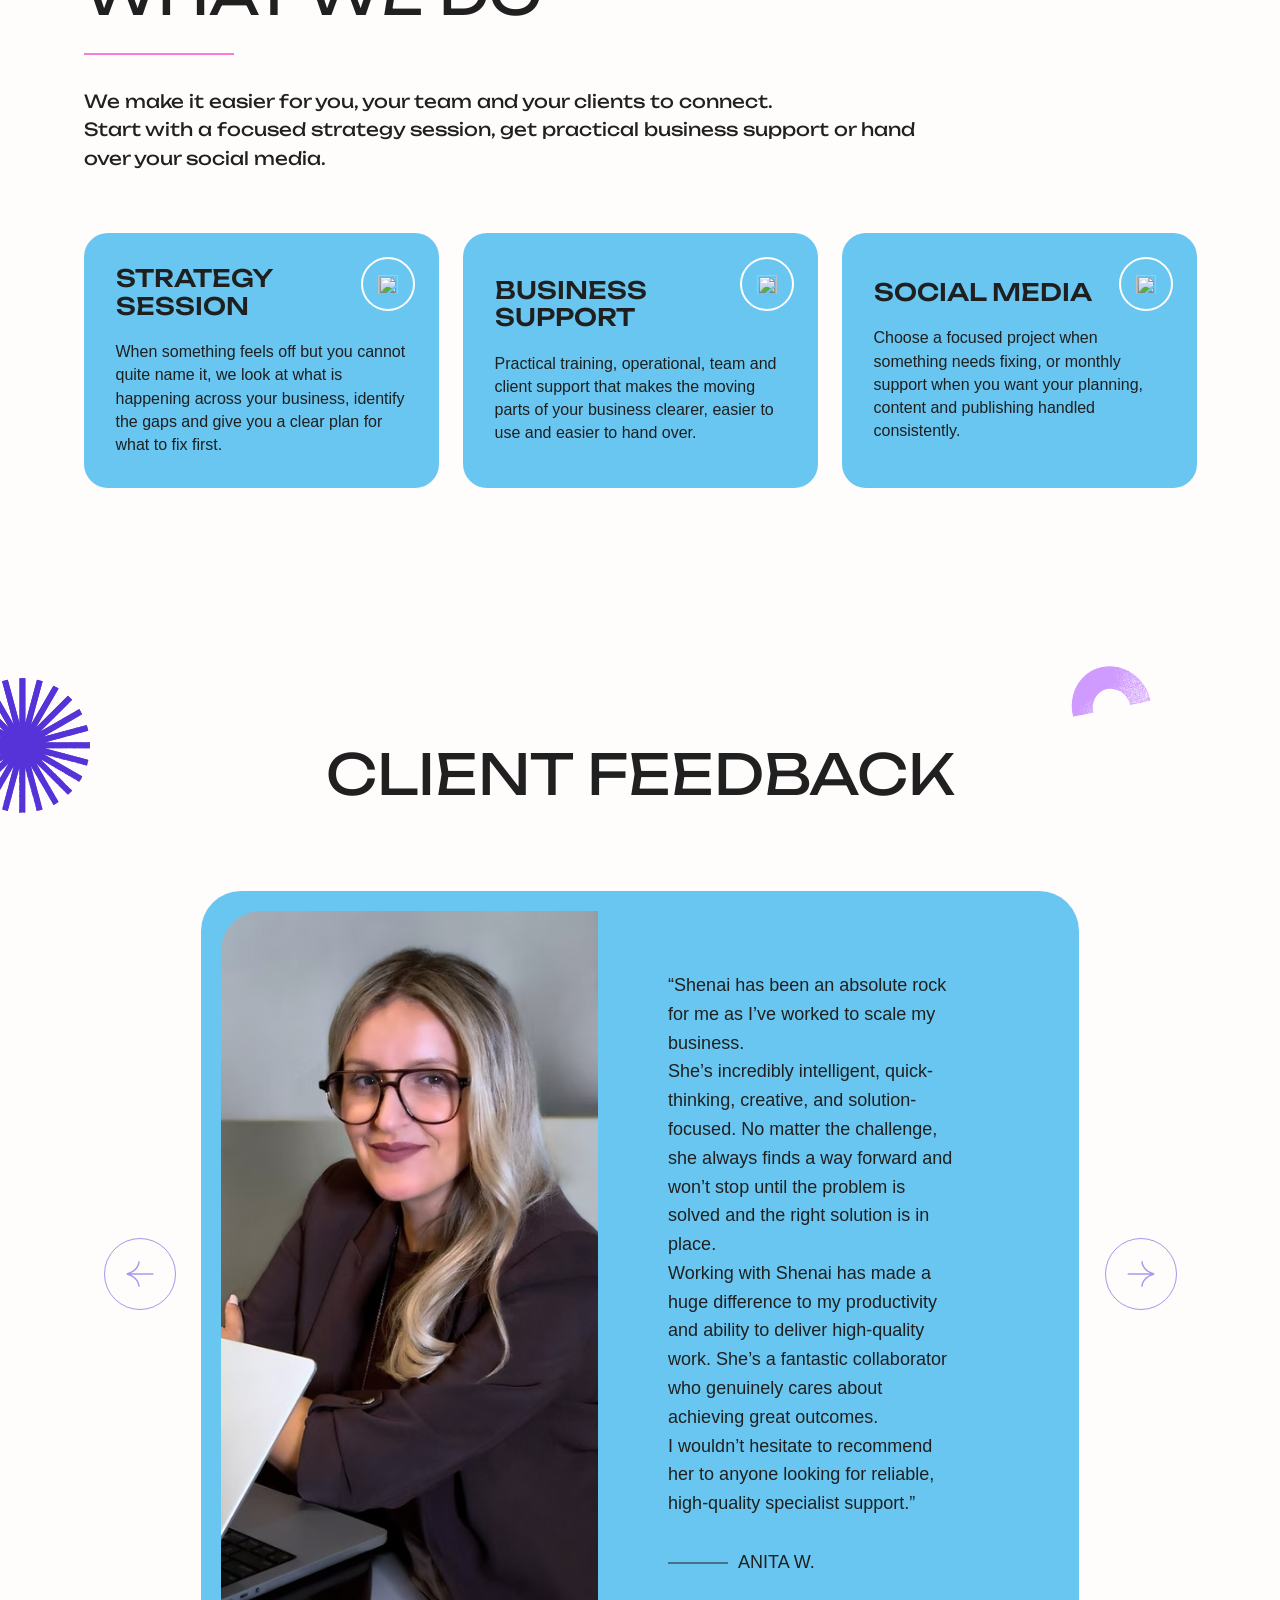
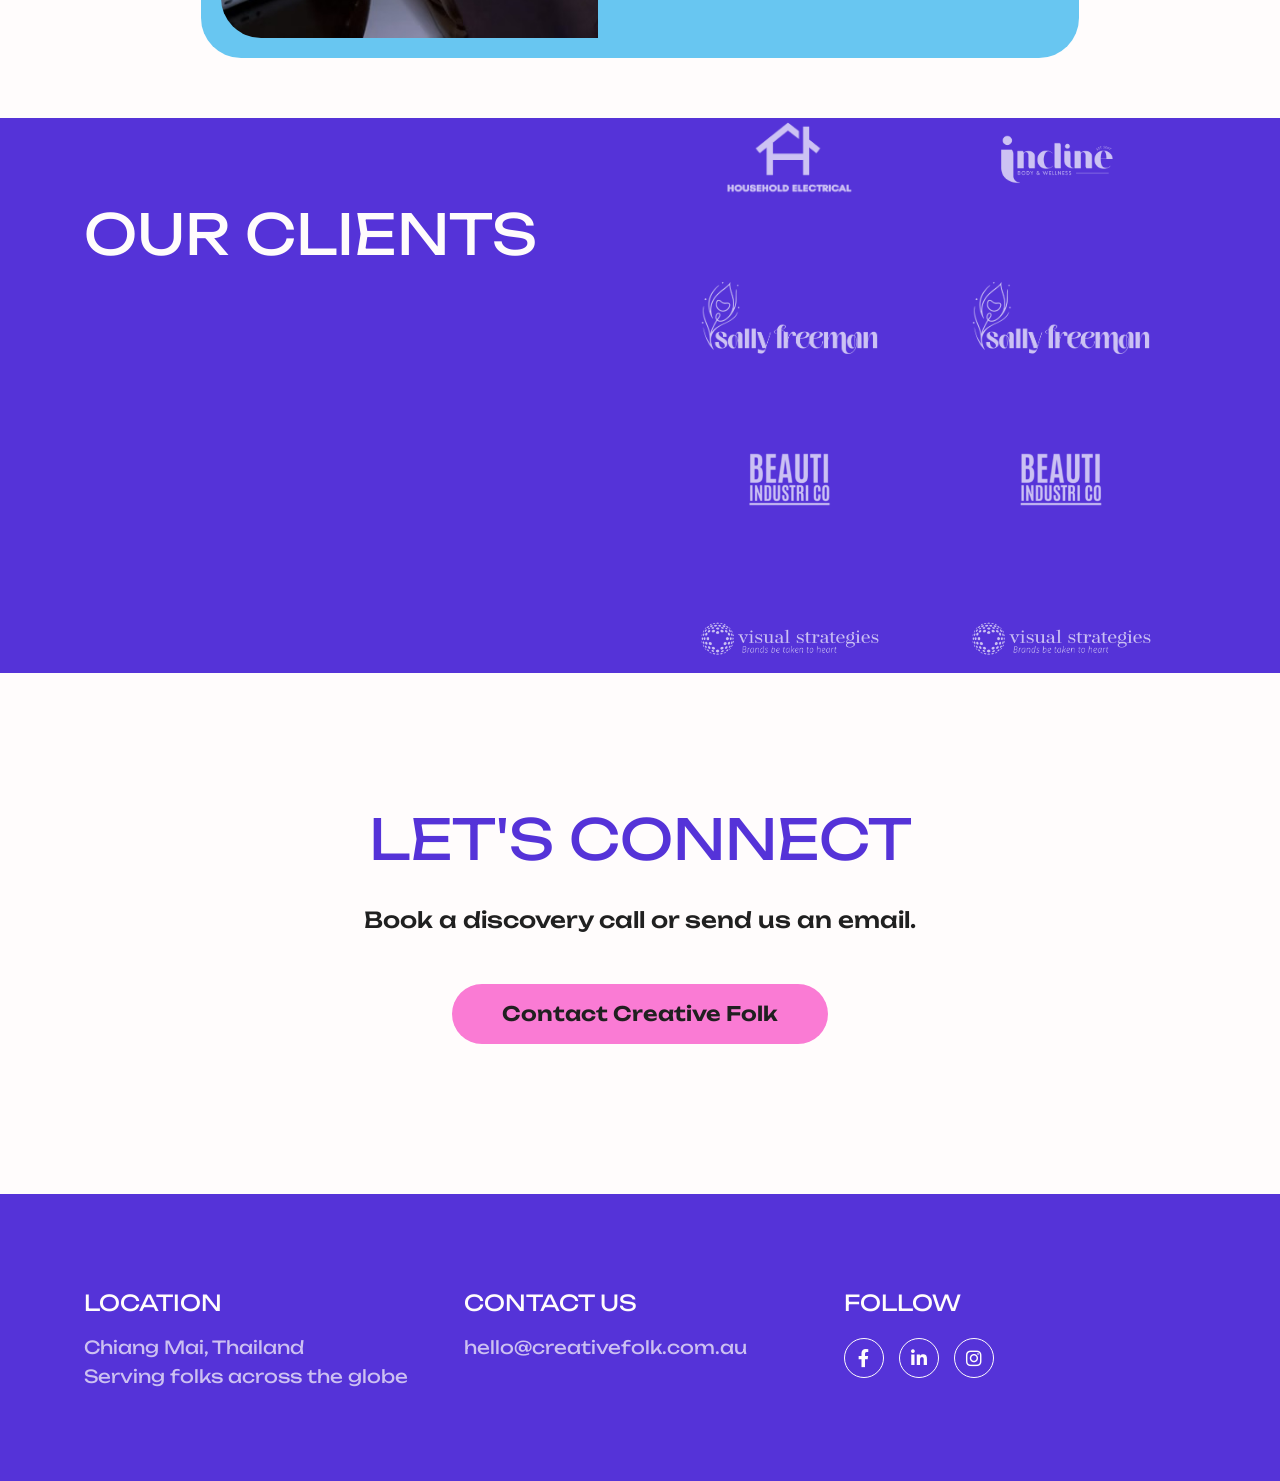
==== commit 03e4d7a6: "Add files via upload" ====
--- a/index.html
+++ b/index.html
@@ -8,13 +8,13 @@
   <meta http-equiv="x-ua-compatible" content="ie=edge">
   <meta name="viewport" content="width=device-width, initial-scale=1">
   <meta name="author" content="Creative Folk">
+  <meta name="description" content="Creative Folk helps small businesses with strategy, business support, systems, training, content and social media.">
   <!-- Favicon Icon -->
   <link rel="icon" href="assets/img/hero/BLACK_Logo_BG.svg">
   <title>Creative Folk | Good folk. Great work.</title>
   <!-- Plugins Links -->
   <link rel="stylesheet" href="assets/css/bootstrap.min.css">
   <link rel="stylesheet" href="assets/css/fontawesome.min.css">
-  <link rel="stylesheet" href="assets/css/odometer-theme-default.css">
   <link rel="stylesheet" href="assets/css/slick.css">
   <!-- Style Links -->
   <link rel="stylesheet" href="assets/css/style.css">
@@ -26,36 +26,9 @@
   ============================================================= -->
   <style>
     /* ============================================================
-       01. HEADER / LOGO
-    ============================================================= */
-    .cs_main_header_left {
-      display: flex !important;
-      align-items: center !important;
-      min-width: 150px !important;
-      overflow: visible !important;
-    }
-
-    .cs_site_branding {
-      display: flex !important;
-      align-items: center !important;
-      width: 120px !important;
-      max-width: 120px !important;
-      height: auto !important;
-      overflow: visible !important;
-    }
-
-    .cs_site_branding img {
-      display: block !important;
-      width: 130px !important;
-      max-width: 130px !important;
-      height: auto !important;
-      opacity: 1 !important;
-      visibility: visible !important;
-    }
-
-    /* ============================================================
        02. HERO SECTION, MOBILE POSITIONING
     ============================================================= */
+    
     @media (max-width: 767px) {
       .cs_site_header,
       .cs_main_header {
@@ -67,11 +40,6 @@
         padding-top: 20px !important;
         padding-bottom: 0 !important;
         align-items: center !important;
-      }
-
-      .cs_site_branding img {
-        width: 95px !important;
-        max-width: 95px !important;
       }
 
       #hero .cs_height_150,
@@ -164,6 +132,43 @@
     /* ============================================================
        04. SERVICES SECTION
     ============================================================= */
+ /* ============================================================
+   SERVICES INTRO POSITIONING
+============================================================= */
+#services .cs_services_intro {
+  display: block !important;
+}
+
+#services .cs_services_intro h2 {
+  display: inline-block;
+  position: relative;
+  line-height: 0.9 !important;
+  padding-bottom: 35px;
+  margin-bottom: 32px !important;
+}
+
+#services .cs_services_intro h2::after {
+  content: "";
+  position: absolute;
+  left: 0;
+  bottom: 0;
+  width: 150px;
+  height: 2px;
+  background: #FA7BD4;
+}
+
+#services .cs_services_intro p {
+  display: block !important;
+  max-width: 850px;
+  margin: 0 !important;
+}
+    /* ============================================================
+   SERVICE CARD FONTS
+============================================================= */
+
+.cf_service_card p {
+  font-family: 'Bricolage Grotesque', sans-serif !important;
+}
     .cs_services_intro {
       display: flex;
       justify-content: space-between;
@@ -178,21 +183,32 @@
     }
 
     .cf_service_card {
+      position: relative;
       min-height: 230px;
       border-radius: 24px;
       background: #68C6F1;
       padding: 32px;
       display: flex;
       align-items: flex-end;
+      color: #1f1f1f;
+      cursor: pointer;
+      text-decoration: none;
       transition: 0.3s ease;
     }
 
     .cf_service_card:hover {
       background: #FA7BD4;
+      color: #1f1f1f;
+      transform: translateY(-4px);
+    }
+
+    .cf_service_card:focus-visible {
+      outline: 3px solid #5533d8;
+      outline-offset: 4px;
     }
 
     .cf_service_card h5 {
-      font-size: 22px;
+      font-size: 24px;
       line-height: 1.15;
       color: #1f1f1f;
       margin: 0;
@@ -227,7 +243,108 @@
         line-height: 1.15;
       }
     }
-
+.cf_services_grid_three {
+  grid-template-columns: repeat(3, 1fr);
+}
+
+.cf_service_card_large {
+  min-height: 250px;
+  align-items: flex-start;
+  justify-content: center;
+  flex-direction: column;
+}
+
+.cf_service_card_large h5 {
+  margin-bottom: 20px;
+}
+
+.cf_service_card_large p {
+  font-size: 16px;
+  line-height: 1.45;
+  color: #1f1f1f;
+  margin: 0;
+}
+
+.cf_service_card_arrow {
+  position: absolute;
+  top: 24px;
+  right: 24px;
+  display: flex;
+  align-items: center;
+  justify-content: center;
+  width: 54px;
+  height: 54px;
+  overflow: hidden;
+  border: 2px solid #ffffff;
+  border-radius: 50%;
+}
+
+.cf_service_card_arrow span {
+  position: relative;
+  display: block;
+  width: 20px;
+  height: 20px;
+}
+
+.cf_service_card_arrow img {
+  position: absolute;
+  display: block;
+  width: 20px;
+  height: 20px;
+  transition: transform 0.3s ease;
+}
+
+.cf_service_card_arrow img:first-child {
+  transform: translate(0, 0);
+}
+
+.cf_service_card_arrow img:last-child {
+  transform: translate(-30px, 30px);
+}
+
+.cf_service_card:hover .cf_service_card_arrow img:first-child,
+.cf_service_card:focus-visible .cf_service_card_arrow img:first-child {
+  transform: translate(30px, -30px);
+}
+
+.cf_service_card:hover .cf_service_card_arrow img:last-child,
+.cf_service_card:focus-visible .cf_service_card_arrow img:last-child {
+  transform: translate(0, 0);
+}
+
+@media (max-width: 991px) {
+  .cf_services_grid_three {
+    grid-template-columns: 1fr;
+  }
+
+  .cf_service_card_large {
+    min-height: 260px;
+  }
+}
+
+@media (max-width: 575px) {
+  .cf_service_card_large {
+    min-height: 230px;
+  }
+
+  .cf_service_card_large p {
+    font-size: 14px;
+    line-height: 1.4;
+  }
+
+  .cf_service_card_arrow {
+    top: 18px;
+    right: 18px;
+    width: 46px;
+    height: 46px;
+  }
+
+  .cf_service_card_arrow span,
+  .cf_service_card_arrow img {
+    width: 17px;
+    height: 17px;
+  }
+}
     /* ============================================================
        05. CLIENT FEEDBACK, DECORATIVE SHAPES
     ============================================================= */
@@ -286,6 +403,13 @@
    /* ============================================================
    06. CLIENT FEEDBACK, SLIDER LAYOUT
 ============================================================= */
+/* ============================================================
+   TESTIMONIAL FONTS
+============================================================= */
+#feedback .cs_testimonial_text,
+#feedback .cs_testimonial_author {
+  font-family: 'Bricolage Grotesque', sans-serif !important;
+}
 #feedback .cs_slider {
   position: relative;
   max-width: 1350px;
@@ -511,32 +635,15 @@
   padding-left: 45px !important;
   padding-right: 45px !important;
 }
-    /* ============================================================
-       09. FOOTER / CONTACT
-    ============================================================= */
-    #contact a:hover {
-      color: #FA7BD4 !important;
-    }
+
   </style>
 </head>
-
-<!-- Link Preview Image -->
-<meta property="og:title" content="Creative Folk">
-<meta property="og:description" content="Good folk. Great work.">
-<meta property="og:image" content="https://www.creativefolk.com.au/assets/img/hero/preview1.png">
-<meta property="og:url" content="https://www.creativefolk.com.au">
-<meta property="og:type" content="website">
-
-<meta name="twitter:card" content="summary_large_image">
-<meta name="twitter:title" content="Creative Folk">
-<meta name="twitter:description" content="Good folk. Great work.">
-<meta name="twitter:image" content="https://www.creativefolk.com.au/assets/img/hero/preview1.png">
 
 <body>
   <div class="cs_preloader cs_center cs_focus_bg">
     <div class="cs_preloader_in position-relative">
-      <img class="cs_half_circle_shape cs_rotate_reverse position-absolute" src="assets/img/shapes/half_circel_3.svg" alt="Circla_shape">
-      <img class="cs_half_circle_shape position-absolute" src="assets/img/shapes/half_circel_2.svg" alt="Circla_shape">
+      <img class="cs_half_circle_shape cs_rotate_reverse position-absolute" src="assets/img/shapes/half_circel_3.svg" alt="">
+      <img class="cs_half_circle_shape position-absolute" src="assets/img/shapes/half_circel_2.svg" alt="">
     </div>
     <span class="cs_perloader_text">Loading...</span>
   </div>
@@ -547,21 +654,27 @@
         <div class="cs_main_header_in">
           <div class="cs_main_header_left">
             <a class="cs_site_branding" href="#hero">
-              <img src="assets/img/hero/BLACK_Logo_BG.svg" alt="Logo">
+              <img src="assets/img/hero/BLACK_Logo_BG.svg" alt="Creative Folk">
             </a>
           </div>
           <div class="cs_main_header_center">
-            <div class="cs_nav">
+            <nav class="cs_nav" aria-label="Main navigation">
               <ul class="cs_nav_list">
                 <li class="active"><a href="#hero">Home</a></li>
-                <li><a href="#services">Services</a></li>
-                <li><a href="#feedback">Kind words</a></li>
-                <li><a href="#contact">Contact</a></li>
+                <li class="menu-item-has-children">
+                  <a href="services.html">Services</a>
+                  <ul>
+                    <li><a href="business-support.html">Business Support</a></li>
+                    <li><a href="social-media-services.html">Social Media</a></li>
+                  </ul>
+                </li>
+                <li><a href="strategy-session.html">Strategy Session</a></li>
+                <li><a href="about-us.html">About the Folks</a></li>
               </ul>
-            </div>
+            </nav>
           </div>
           <div class="cs_main_header_right">
-            <a href="#contact" class="cs_btn cs_style_1 cs_border_btn"><span>Work with us</span></a>
+            <a href="contact.html" class="cs_btn cs_style_1 cs_border_btn"><span>Work with us</span></a>
           </div>
         </div>
       </div>
@@ -577,7 +690,7 @@
           <div class="col-xl-5 col-lg-6">
             <div>
               <h1 class="cs_hero_title text-uppercase cs_font_90 cs_medium cs_focus_color_2">CREATIVE FOLK.</h1>
-              <p class="cs_hero_text cs_font_18 cs_primary_color cs_opacity_07">Hi, folks! I'm Shenai. Professional box ticker, chaos untangler, and founder of Creative Folk.</p>
+              <p class="cs_hero_text cs_font_18 cs_primary_color">Hi, folks! I'm Shenai. Professional box ticker, chaos untangler, and founder of Creative Folk.</p>
               <a class="cs_btn cs_style_3" href="#about">
                 <img src="assets/img/icons/arrow_down_f1.svg" alt="">
                 <img src="assets/img/icons/arrow_down_f1.svg" alt="">
@@ -587,21 +700,16 @@
           <div class="col-xl-7 col-lg-6">
             <div class="cs_imagebox cs_style_2 position-relative">
               <div class="cs_imagebox_in position-relative">
-                <img src="assets/img/about/sm_1.svg" alt="hero-img">
-                <img class="cs_circle_shape" src="assets/img/shapes/half_circel.svg" alt="hero-shape">
-                <img class="cs_sprin_animation" src="assets/img/shapes/star_shape_7.svg" alt="hero-shape">
-              </div>
-              <div class="cs_social cs_style_1 cs_type_1">
-                <a class="cs_center" href="https://www.facebook.com/creativefolkau" target="_blank" rel="noopener"><i class="fa-brands fa-facebook-f"></i></a>
-                <a class="cs_center" href="https://www.linkedin.com/company/creativefolkau" target="_blank" rel="noopener"><i class="fa-brands fa-linkedin-in"></i></a>
-                <a class="cs_center" href="https://www.instagram.com/creativefolkau" target="_blank" rel="noopener"><i class="fa-brands fa-instagram"></i></a>
+                <img src="assets/img/about/sm_1.svg" alt="Shenai from Creative Folk">
+                <img class="cs_circle_shape" src="assets/img/shapes/half_circel.svg" alt="">
+                <img class="cs_sprin_animation" src="assets/img/shapes/star_shape_7.svg" alt="">
               </div>
             </div>
             <div class="cs_height_lg_10"></div>
           </div>
         </div>
       </div>
-      <div class="cs_height_80 cs_height_lg_60"></div>
+      <div class="cs_height_20 cs_height_lg_60"></div>
     </section>
     <!-- End Hero Section -->
     <!-- Start About Section -->
@@ -611,29 +719,29 @@
           <div class="cs_moving_container_in">
             <div class="cs_moving_content cs_slide_left">
               <div class="d-flex align-items-center">
-                <img class="cs_sprin_animation cs_sprin_animation_10" src="assets/img/shapes/star_shape_4.svg" alt="brand image">
+                <img class="cs_sprin_animation cs_sprin_animation_10" src="assets/img/shapes/star_shape_4.svg" alt="">
                 <h3 class="cs_focus_color cs_font_40 cs_medium mb-0">GOOD FOLK. GREAT WORK.</h3>
               </div>
               <div class="d-flex align-items-center">
-                <img class="cs_sprin_animation cs_sprin_animation_10" src="assets/img/shapes/star_shape_4.svg" alt="brand image">
+                <img class="cs_sprin_animation cs_sprin_animation_10" src="assets/img/shapes/star_shape_4.svg" alt="">
                 <h3 class="cs_focus_color cs_font_40 cs_medium mb-0">GOOD FOLK. GREAT WORK.</h3>
               </div>
               <div class="d-flex align-items-center">
-                <img class="cs_sprin_animation cs_sprin_animation_10" src="assets/img/shapes/star_shape_4.svg" alt="brand image">
+                <img class="cs_sprin_animation cs_sprin_animation_10" src="assets/img/shapes/star_shape_4.svg" alt="">
                 <h3 class="cs_focus_color cs_font_40 cs_medium mb-0">GOOD FOLK. GREAT WORK.</h3>
               </div>
             </div>
             <div class="cs_moving_content cs_slide_left">
               <div class="d-flex align-items-center">
-                <img class="cs_sprin_animation cs_sprin_animation_10" src="assets/img/shapes/star_shape_4.svg" alt="brand image">
+                <img class="cs_sprin_animation cs_sprin_animation_10" src="assets/img/shapes/star_shape_4.svg" alt="">
                 <h3 class="cs_focus_color cs_font_40 cs_medium mb-0">GOOD FOLK. GREAT WORK.</h3>
               </div>
               <div class="d-flex align-items-center">
-                <img class="cs_sprin_animation cs_sprin_animation_10" src="assets/img/shapes/star_shape_4.svg" alt="brand image">
+                <img class="cs_sprin_animation cs_sprin_animation_10" src="assets/img/shapes/star_shape_4.svg" alt="">
                 <h3 class="cs_focus_color cs_font_40 cs_medium mb-0">GOOD FOLK. GREAT WORK.</h3>
               </div>
               <div class="d-flex align-items-center">
-                <img class="cs_sprin_animation cs_sprin_animation_10" src="assets/img/shapes/star_shape_4.svg" alt="brand image">
+                <img class="cs_sprin_animation cs_sprin_animation_10" src="assets/img/shapes/star_shape_4.svg" alt="">
                 <h3 class="cs_focus_color cs_font_40 cs_medium mb-0">GOOD FOLK. GREAT WORK.</h3>
               </div>
             </div>
@@ -643,29 +751,29 @@
           <div class="cs_moving_container_in">
             <div class="cs_moving_content cs_slide_left">
               <div class="d-flex align-items-center">
-                <img class="cs_sprin_animation cs_sprin_animation_10" src="assets/img/shapes/star_shape_4.svg" alt="brand image">
+                <img class="cs_sprin_animation cs_sprin_animation_10" src="assets/img/shapes/star_shape_4.svg" alt="">
                 <h3 class="cs_focus_color cs_font_40 cs_medium mb-0">GOOD FOLK. GREAT WORK.</h3>
               </div>
               <div class="d-flex align-items-center">
-                <img class="cs_sprin_animation cs_sprin_animation_10" src="assets/img/shapes/star_shape_4.svg" alt="brand image">
+                <img class="cs_sprin_animation cs_sprin_animation_10" src="assets/img/shapes/star_shape_4.svg" alt="">
                 <h3 class="cs_focus_color cs_font_40 cs_medium mb-0">GOOD FOLK. GREAT WORK.</h3>
               </div>
               <div class="d-flex align-items-center">
-                <img class="cs_sprin_animation cs_sprin_animation_10" src="assets/img/shapes/star_shape_4.svg" alt="brand image">
+                <img class="cs_sprin_animation cs_sprin_animation_10" src="assets/img/shapes/star_shape_4.svg" alt="">
                 <h3 class="cs_focus_color cs_font_40 cs_medium mb-0">GOOD FOLK. GREAT WORK.</h3>
               </div>
             </div>
             <div class="cs_moving_content cs_slide_left">
               <div class="d-flex align-items-center">
-                <img class="cs_sprin_animation cs_sprin_animation_10" src="assets/img/shapes/star_shape_4.svg" alt="brand image">
+                <img class="cs_sprin_animation cs_sprin_animation_10" src="assets/img/shapes/star_shape_4.svg" alt="">
                 <h3 class="cs_focus_color cs_font_40 cs_medium mb-0">GOOD FOLK. GREAT WORK.</h3>
               </div>
               <div class="d-flex align-items-center">
-                <img class="cs_sprin_animation cs_sprin_animation_10" src="assets/img/shapes/star_shape_4.svg" alt="brand image">
+                <img class="cs_sprin_animation cs_sprin_animation_10" src="assets/img/shapes/star_shape_4.svg" alt="">
                 <h3 class="cs_focus_color cs_font_40 cs_medium mb-0">GOOD FOLK. GREAT WORK.</h3>
               </div>
               <div class="d-flex align-items-center">
-                <img class="cs_sprin_animation cs_sprin_animation_10" src="assets/img/shapes/star_shape_4.svg" alt="brand image">
+                <img class="cs_sprin_animation cs_sprin_animation_10" src="assets/img/shapes/star_shape_4.svg" alt="">
                 <h3 class="cs_focus_color cs_font_40 cs_medium mb-0">GOOD FOLK. GREAT WORK.</h3>
               </div>
             </div>
@@ -683,44 +791,57 @@
   <div class="container">
     <div class="cs_services_intro">
       <h2 class="cs_section_title text-uppercase cs_font_70 cs_normal mb-0">WHAT WE DO</h2>
-      <p class="cs_line_top_2 cs_font_18 cs_primary_color mb-0">
-        We help businesses that are ready to grow.<br>
-        What we're really good at is finding the gap between where your business is and where your customers are, and closing it.
+      <p class="cs_font_18 cs_primary_color mb-0">
+        We make it easier for you, your team and your clients to connect.<br>
+        Start with a focused strategy session, get practical business support or hand over your social media.
       </p>
     </div>
 
     <div class="cs_height_60 cs_height_lg_40"></div>
 
-    <div class="cf_services_grid">
-      <div class="cf_service_card">
-        <h5>Social Media Strategy</h5>
-      </div>
-
-      <div class="cf_service_card">
-        <h5>Content &amp; Copywriting</h5>
-      </div>
-
-      <div class="cf_service_card">
-        <h5>Operations &amp; Systems</h5>
-      </div>
-
-      <div class="cf_service_card">
-        <h5>Training &amp; Learning Design</h5>
-      </div>
-
-      <div class="cf_service_card">
-        <h5>SEO &amp; Website Updates</h5>
-      </div>
-
-      <div class="cf_service_card">
-        <h5>Business Management Support</h5>
-      </div>
+    <div class="cf_services_grid cf_services_grid_three">
+      <a class="cf_service_card cf_service_card_large" href="strategy-session.html">
+        <span class="cf_service_card_arrow" aria-hidden="true">
+          <span>
+            <img src="assets/img/icons/arrow_diag_right_white.svg" alt="">
+            <img src="assets/img/icons/arrow_diag_right_white.svg" alt="">
+          </span>
+        </span>
+        <h5>STRATEGY SESSION</h5>
+        <p>
+          When something feels off but you cannot quite name it, we look at what is happening across your business, identify the gaps and give you a clear plan for what to fix first.
+        </p>
+      </a>
+
+      <a class="cf_service_card cf_service_card_large" href="business-support.html">
+        <span class="cf_service_card_arrow" aria-hidden="true">
+          <span>
+            <img src="assets/img/icons/arrow_diag_right_white.svg" alt="">
+            <img src="assets/img/icons/arrow_diag_right_white.svg" alt="">
+          </span>
+        </span>
+        <h5>BUSINESS SUPPORT</h5>
+        <p>
+          Practical training, operational, team and client support that makes the moving parts of your business clearer, easier to use and easier to hand over.
+        </p>
+      </a>
+
+      <a class="cf_service_card cf_service_card_large" href="social-media-services.html">
+        <span class="cf_service_card_arrow" aria-hidden="true">
+          <span>
+            <img src="assets/img/icons/arrow_diag_right_white.svg" alt="">
+            <img src="assets/img/icons/arrow_diag_right_white.svg" alt="">
+          </span>
+        </span>
+        <h5>SOCIAL MEDIA</h5>
+        <p>
+          Choose a focused project when something needs fixing, or monthly support when you want your planning, content and publishing handled consistently.
+        </p>
+      </a>
+      
     </div>
   </div>
-  <div class="cs_height_140 cs_height_lg_80"></div>
-  <p class="cs_font_18 cs_primary_color mb-0 text-center">
-    We're not a big agency. We're just really good folk who give a damn about your business.
-  </p>
+
   <div class="cs_height_130 cs_height_lg_80"></div>
 </section>
 <!-- End Service Section -->
@@ -746,9 +867,9 @@
               </div>
 
               <div class="cs_testimonial_in">
-                <p class="cs_testimonial_text cs_font_10 text-uppercase cs_primary_color">
+                <p class="cs_testimonial_text cs_font_10 cs_primary_color">
                   “Shenai has been an absolute rock for me as I’ve worked to scale my business.<br>
-                  She’s incredibly intelligent, quick-thinking, creative, and solution-focused. No matter the challenge, she always finds a way forward and won’t stop until the problem is solved and the right solution is in place. Working with Shenai has made a huge difference to my productivity and ability to deliver high-quality work.<br>
+                  She’s incredibly intelligent, quick-thinking, creative, and solution-focused. No matter the challenge, she always finds a way forward and won’t stop until the problem is solved and the right solution is in place.<br>Working with Shenai has made a huge difference to my productivity and ability to deliver high-quality work.
                   She’s a fantastic collaborator who genuinely cares about achieving great outcomes.<br>
                   I wouldn’t hesitate to recommend her to anyone looking for reliable, high-quality specialist support.”
                 </p>
@@ -764,7 +885,7 @@
               </div>
 
               <div class="cs_testimonial_in">
-                <p class="cs_testimonial_text cs_font_18 text-uppercase cs_primary_color">
+                <p class="cs_testimonial_text cs_font_18 cs_primary_color">
                   “Shenai was integral for our website and SEO updates.<br>
                   Within 3 days of updating our SEO, we received enquiries directly from our Google Business Profile.<br>
                   She helped refine our tone and structure, as well as our future marketing and operational plans.<br>
@@ -922,13 +1043,17 @@
     <!-- Start Cta Section -->
     <section>
       <div class="container">
-        <div class="cs_cta cs_style_1 text-center">
+        <div class="cs_cta cs_style_1 text-center cf_booking_cta">
           <div class="cs_height_130 cs_height_lg_70"></div>
           <div class="cs_cta_info">
-            <h2 class="cs_cta_title cs_normal text-uppercase cs_primary_color cs_font_70">GOT SOMETHING IN MIND?</h2>
-            <h3 class="cs_cta_subtitle cs_medium cs_primary_color cs_font_25">Let’s have a chat!</h3>
-<div style="height: 20px;"></div>
-<a class="cs_btn cs_style_1 cs_focus_2" href="mailto:hello@creativefolk.com.au?subject=Website%20enquiry"><span>Get in touch</span></a>
+            <h2 class="cs_cta_title cs_normal text-uppercase cs_focus_color cs_font_70">Let's Connect</h2>
+            <h3 class="cs_cta_subtitle cs_medium cs_primary_color cs_font_25">
+              Book a discovery call or send us an email.
+            </h3>
+            <div class="cs_height_20" aria-hidden="true"></div>
+            <a class="cs_btn cs_style_1 cs_focus_2" href="contact.html">
+              <span>Contact Creative Folk</span>
+            </a>
           </div>
           <div class="cs_height_150 cs_height_lg_80"></div>
         </div>
@@ -967,9 +1092,15 @@
         <div class="cs_widget_wrap">
           <h4 class="cs_widget_title cs_white_color cs_font_25 text-uppercase cs_normal">FOLLOW</h4>
           <div class="cs_social cs_style_1">
-            <a class="cs_center cs_font_18" href="https://www.facebook.com/creativefolkau" target="_blank" rel="noopener"><i class="fa-brands fa-facebook-f"></i></a>
-            <a class="cs_center cs_font_18" href="https://www.linkedin.com/company/creativefolkau" target="_blank" rel="noopener"><i class="fa-brands fa-linkedin-in"></i></a>
-            <a class="cs_center cs_font_18" href="https://www.instagram.com/creativefolkau" target="_blank" rel="noopener"><i class="fa-brands fa-instagram"></i></a>
+            <a class="cs_center cs_font_18" href="https://www.facebook.com/creativefolkau" target="_blank" rel="noopener noreferrer" aria-label="Creative Folk on Facebook">
+              <i class="fa-brands fa-facebook-f" aria-hidden="true"></i>
+            </a>
+            <a class="cs_center cs_font_18" href="https://www.linkedin.com/company/creativefolkau" target="_blank" rel="noopener noreferrer" aria-label="Creative Folk on LinkedIn">
+              <i class="fa-brands fa-linkedin-in" aria-hidden="true"></i>
+            </a>
+            <a class="cs_center cs_font_18" href="https://www.instagram.com/creativefolkau" target="_blank" rel="noopener noreferrer" aria-label="Creative Folk on Instagram">
+              <i class="fa-brands fa-instagram" aria-hidden="true"></i>
+            </a>
           </div>
         </div>
       </div>
@@ -981,8 +1112,6 @@
   <!-- Scripts -->
 <script src="assets/js/plugins/jquery-3.6.0.min.js"></script>
 <script src="assets/js/plugins/slick.min.js"></script>
-<script src="assets/js/plugins/odometer.min.js"></script>
-<script src="assets/js/plugins/isotope.pkg.min.js"></script>
 <script src="assets/js/main.js"></script>
 <!-- Creative Folk testimonial slider fix JS -->
 
@@ -1028,4 +1157,4 @@
 </script>
 
 </body>
-</html>+</html>
